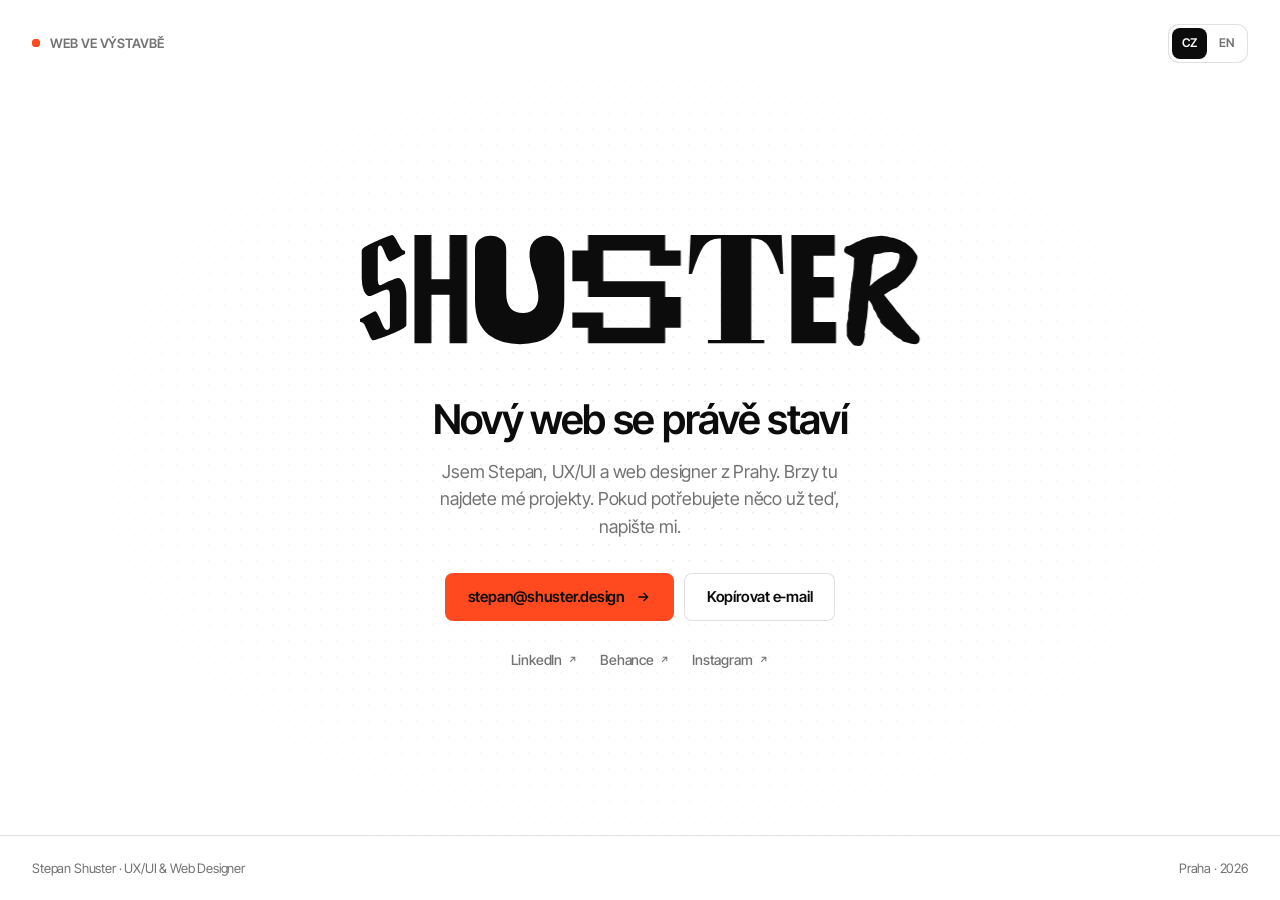
==== index.html @ be5eacfd "Maintenance page" ====
<!DOCTYPE html>
<html lang="cs">
<head>
<meta charset="UTF-8">
<meta name="viewport" content="width=device-width, initial-scale=1.0">
<meta name="theme-color" content="#ffffff">
<title>Stepan Shuster · UX/UI a web designer</title>
<meta name="description" content="Stepan Shuster, UX/UI a web designer z Prahy. Nový web se právě staví.">
<meta property="og:title" content="Stepan Shuster · UX/UI a web designer">
<meta property="og:description" content="Nový web se právě staví. Napište mi na stepan@shuster.design">
<meta property="og:url" content="https://shuster.design/">
<link rel="icon" type="image/svg+xml" href="data:image/svg+xml,<svg xmlns='http://www.w3.org/2000/svg' viewBox='0 0 100 100'><rect width='100' height='100' rx='22' fill='%23ff4a1f'/><text y='.85em' font-size='78' font-family='Arial Black,sans-serif' font-weight='900' fill='%230c0c0c' x='14'>S</text></svg>">
<link rel="preconnect" href="https://fonts.googleapis.com">
<link rel="preconnect" href="https://fonts.gstatic.com" crossorigin>
<link href="https://fonts.googleapis.com/css2?family=Inter+Tight:wght@400;500;600;700&display=swap" rel="stylesheet">
<style>
*,*::before,*::after{margin:0;padding:0;box-sizing:border-box}
:root{
  --bg:#fff;--fg:#0c0c0c;--fg-rgb:12,12,12;--dim:rgba(12,12,12,.58);--border:rgba(12,12,12,.12);
  --accent:#ff4a1f;--r:8px;--edge:32px;
  --dots:url("data:image/svg+xml,%3Csvg xmlns='http://www.w3.org/2000/svg' width='16' height='16'%3E%3Ccircle cx='1' cy='1' r='1' fill='%23a3a3a3' fill-opacity='.2'/%3E%3C/svg%3E");
  --spring:cubic-bezier(.3,1.5,.5,1);--out:cubic-bezier(.16,1,.3,1);
}
html,body{height:100%}
body{
  min-height:100svh;display:flex;flex-direction:column;
  background:radial-gradient(ellipse at center,rgba(255,255,255,0) 12%,#fff 70%),var(--dots),var(--bg);
  color:var(--fg);font-family:'Inter Tight',-apple-system,BlinkMacSystemFont,'Segoe UI',Helvetica,Arial,sans-serif;
  font-size:15px;line-height:1.55;letter-spacing:-.011em;-webkit-font-smoothing:antialiased;
}
::selection{background:var(--accent);color:var(--fg)}
a{color:inherit}

/* ═══ Верх: статус и язык ═══ */
.top{display:flex;justify-content:space-between;align-items:center;gap:16px;padding:24px var(--edge)}
.status{display:inline-flex;align-items:center;gap:10px;font-size:13px;font-weight:600;letter-spacing:-.005em;text-transform:uppercase;color:var(--dim)}
.status i{position:relative;width:8px;height:8px;border-radius:50%;background:var(--accent)}
.status i::after{content:'';position:absolute;inset:0;border-radius:50%;background:var(--accent);animation:ping 2s var(--out) infinite}
@keyframes ping{from{transform:scale(1);opacity:.6}to{transform:scale(3);opacity:0}}
.lang{display:flex;gap:2px;padding:3px;border:1px solid var(--border);border-radius:calc(var(--r) + 3px);background:rgba(255,255,255,.8);backdrop-filter:blur(8px)}
.lang button{font:inherit;font-size:12px;font-weight:600;color:var(--dim);background:none;border:0;border-radius:var(--r);padding:6px 10px;cursor:pointer;transition:color .25s,background .25s,transform .3s var(--spring)}
.lang button:hover{color:var(--fg)}
.lang button:active{transform:scale(.9)}
.lang button.on{color:#fff;background:var(--fg)}

/* ═══ Середина ═══ */
main{flex:1;display:flex;flex-direction:column;align-items:center;justify-content:center;text-align:center;padding:24px var(--edge) 40px}
.logo{font-size:min(calc(min(62vw,560px) / 5.168),14vh);color:var(--fg);line-height:1;margin-bottom:clamp(36px,6vh,64px);opacity:0;transform:translateY(12px);animation:rise .9s var(--out) .1s forwards}
/* стили логотипа те же, что в навбаре сайта */
.sh-logo{position:relative;display:block;width:5.168em;height:1em}
.sh-l{position:absolute;left:0;top:0;height:1em;will-change:transform}
.sh-on .sh-l{transition:transform .55s var(--out)}
.sh-l svg{display:block;height:1em;overflow:visible;fill:currentColor;transform-origin:50% 100%}

h1{font-size:clamp(26px,3.2vw,42px);font-weight:600;line-height:1.08;letter-spacing:-.032em;max-width:20ch}
.lede{margin-top:16px;max-width:42ch;font-size:clamp(16px,1.4vw,18px);line-height:1.55;color:var(--dim)}
h1,.lede,.actions,.links{opacity:0;transform:translateY(12px);animation:rise .9s var(--out) forwards}
h1{animation-delay:.25s}.lede{animation-delay:.35s}.actions{animation-delay:.45s}.links{animation-delay:.55s}
@keyframes rise{to{opacity:1;transform:none}}

.actions{display:flex;flex-wrap:wrap;justify-content:center;gap:10px;margin-top:32px}
.btn{display:inline-flex;align-items:center;justify-content:center;gap:10px;height:48px;padding:0 22px;border-radius:var(--r);font:inherit;font-size:15px;font-weight:600;letter-spacing:-.015em;text-decoration:none;cursor:pointer;border:1px solid transparent;transition:background .25s,color .25s,border-color .25s,transform .35s var(--spring)}
.btn svg{width:16px;height:16px;fill:none;stroke:currentColor;stroke-width:2}
.btn-solid{background:var(--accent);color:var(--fg)}
.btn-solid:hover{background:var(--fg);color:#fff}
.btn-ghost{background:#fff;color:var(--fg);border-color:var(--border)}
.btn-ghost:hover{border-color:rgba(var(--fg-rgb),.45)}
@media(hover:hover){.btn:hover{transform:scale(.95)}}
.btn:active{transform:scale(.91);transition-duration:.25s,.25s,.25s,.12s}
.btn-ghost.done{border-color:var(--fg)}

.links{display:flex;flex-wrap:wrap;justify-content:center;gap:6px 22px;margin-top:28px}
.links a{font-size:14px;font-weight:500;color:var(--dim);text-decoration:none;display:inline-flex;align-items:center;gap:5px;transition:color .2s}
.links a:hover{color:var(--fg)}
.links svg{width:11px;height:11px;fill:none;stroke:currentColor;stroke-width:2.2;transition:transform .3s var(--out)}
.links a:hover svg{transform:translate(2px,-2px)}

/* ═══ Низ ═══ */
footer{display:flex;justify-content:space-between;gap:16px;padding:22px var(--edge);font-size:13px;color:var(--dim);border-top:1px solid var(--border)}

@media(max-width:600px){
  :root{--edge:20px}
  .top{padding-top:18px}
  .logo{font-size:min(calc(84vw / 5.168),14vh)}
  .actions{width:100%;max-width:360px}
  .btn{width:100%}
  footer{flex-direction:column;align-items:center;text-align:center;gap:4px}
}
@media(max-height:560px) and (min-width:601px){.logo{margin-bottom:24px}main{padding-top:8px}}
@media(prefers-reduced-motion:reduce){
  *{animation-duration:.01s!important;animation-delay:0s!important}
  .status i::after{display:none}
}
</style>
</head>
<body>

<header class="top">
  <span class="status"><i></i><span data-cs="Web ve výstavbě" data-en="Under construction">Web ve výstavbě</span></span>
  <div class="lang" role="group" aria-label="Jazyk / Language">
    <button type="button" data-l="cs" class="on">CZ</button>
    <button type="button" data-l="en">EN</button>
  </div>
</header>

<main>
  <div class="logo" id="logo" role="img" aria-label="SHUSTER"></div>
  <h1 data-cs="Nový web se právě staví" data-en="A new website is on its way">Nový web se právě staví</h1>
  <p class="lede"
     data-cs="Jsem Stepan, UX/UI a web designer z Prahy. Brzy tu najdete mé projekty. Pokud potřebujete něco už teď, napište mi."
     data-en="I’m Stepan, a UX/UI and web designer based in Prague. My projects will be here soon. If you need something now, drop me a line.">Jsem Stepan, UX/UI a web designer z Prahy. Brzy tu najdete mé projekty. Pokud potřebujete něco už teď, napište mi.</p>
  <div class="actions">
    <a class="btn btn-solid" href="mailto:stepan@shuster.design">stepan@shuster.design
      <svg viewBox="0 0 24 24"><path d="M5 12h14M13 6l6 6-6 6"/></svg></a>
    <button class="btn btn-ghost" type="button" id="copy" data-cs="Kopírovat e‑mail" data-en="Copy email">Kopírovat e‑mail</button>
  </div>
  <nav class="links" aria-label="Profily">
    <a href="https://www.linkedin.com/in/shusterdesign/" target="_blank" rel="noopener">LinkedIn<svg viewBox="0 0 24 24"><path d="M7 17 17 7M8 7h9v9"/></svg></a>
    <a href="https://www.behance.net/shusters" target="_blank" rel="noopener">Behance<svg viewBox="0 0 24 24"><path d="M7 17 17 7M8 7h9v9"/></svg></a>
    <a href="https://www.instagram.com/stepamonstaxd/" target="_blank" rel="noopener">Instagram<svg viewBox="0 0 24 24"><path d="M7 17 17 7M8 7h9v9"/></svg></a>
  </nav>
</main>

<footer>
  <span>Stepan Shuster · UX/UI &amp; Web Designer</span>
  <span data-cs="Praha · 2026" data-en="Prague · 2026">Praha · 2026</span>
</footer>

<script src="logo.js"></script>
<script>
(function(){
  // логотип: буквы по одной меняют шрифт, как в навбаре и прелоадере сайта
  var el = document.getElementById('logo');
  var calm = window.matchMedia('(prefers-reduced-motion:reduce)').matches;
  if (window.ShusterLogo) calm ? ShusterLogo.mount(el) : ShusterLogo.spin(el, 150);

  // язык: чешский главный, английский по кнопке; выбор запоминается
  var btns = document.querySelectorAll('.lang button'), copyBtn = document.getElementById('copy');
  function setLang(l){
    document.documentElement.lang = l;
    document.querySelectorAll('[data-cs]').forEach(function(n){ n.textContent = n.getAttribute('data-' + l); });
    btns.forEach(function(b){ b.classList.toggle('on', b.dataset.l === l); });
    try { localStorage.setItem('lang', l); } catch(e){}
  }
  btns.forEach(function(b){ b.addEventListener('click', function(){ setLang(b.dataset.l); }); });
  var saved = null; try { saved = localStorage.getItem('lang'); } catch(e){}
  if (saved === 'en') setLang('en');

  // скопировать почту
  copyBtn.addEventListener('click', function(){
    var mail = 'stepan@shuster.design', l = document.documentElement.lang;
    function done(){
      copyBtn.textContent = l === 'en' ? 'Copied' : 'Zkopírováno';
      copyBtn.classList.add('done');
      setTimeout(function(){ copyBtn.textContent = copyBtn.getAttribute('data-' + document.documentElement.lang); copyBtn.classList.remove('done'); }, 1800);
    }
    if (navigator.clipboard && window.isSecureContext) navigator.clipboard.writeText(mail).then(done, fallback); else fallback();
    function fallback(){
      var t = document.createElement('textarea'); t.value = mail; t.style.cssText = 'position:fixed;opacity:0';
      document.body.appendChild(t); t.select(); try { document.execCommand('copy'); done(); } catch(e){} t.remove();
    }
  });
})();
</script>
</body>
</html>
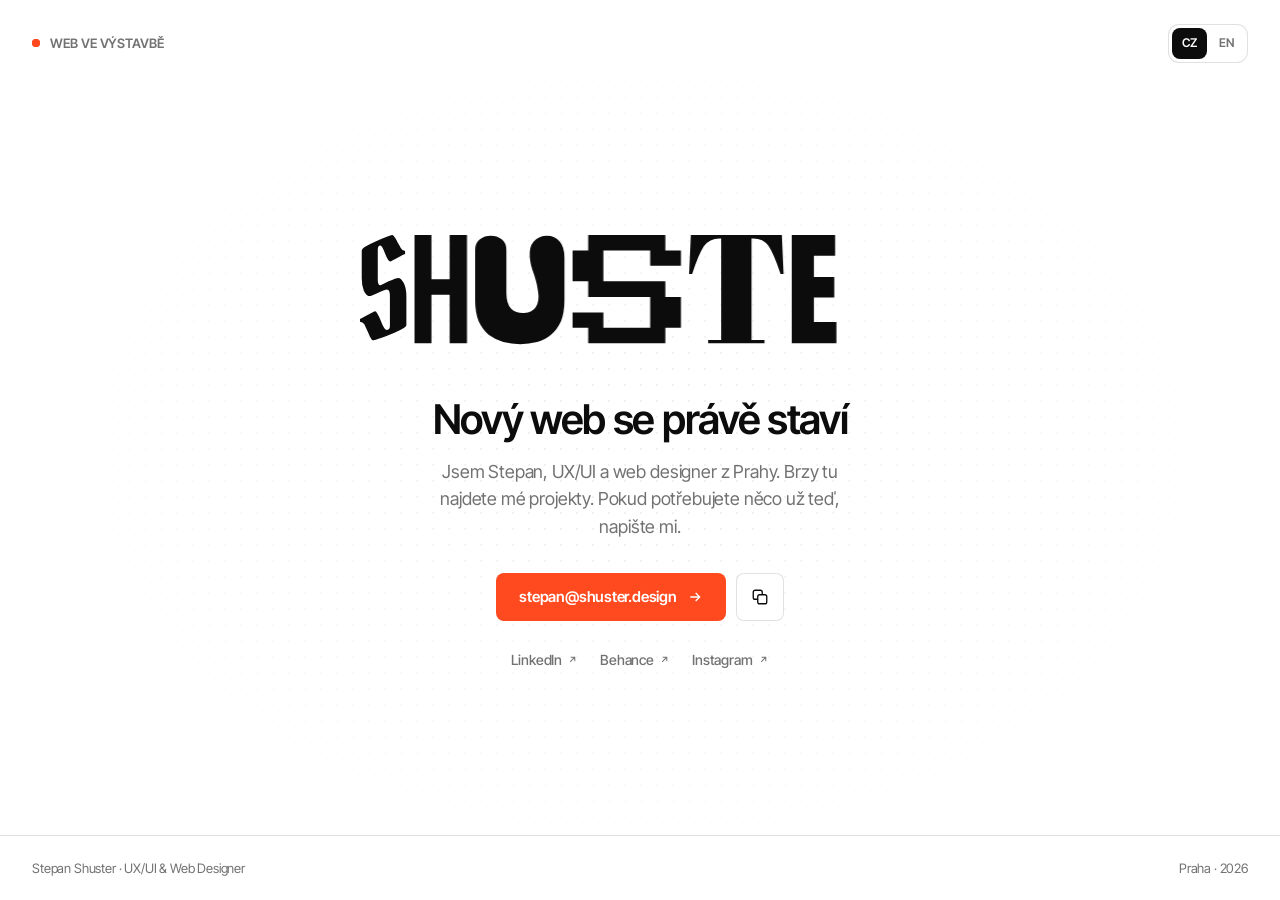
==== commit 4b1b5e87: "Copy icon, white button text, animated faviconCopy icon, white button text, animated favicon" ====
--- a/index.html
+++ b/index.html
@@ -9,7 +9,7 @@
 <meta property="og:title" content="Stepan Shuster · UX/UI a web designer">
 <meta property="og:description" content="Nový web se právě staví. Napište mi na stepan@shuster.design">
 <meta property="og:url" content="https://shuster.design/">
-<link rel="icon" type="image/svg+xml" href="data:image/svg+xml,<svg xmlns='http://www.w3.org/2000/svg' viewBox='0 0 100 100'><rect width='100' height='100' rx='22' fill='%23ff4a1f'/><text y='.85em' font-size='78' font-family='Arial Black,sans-serif' font-weight='900' fill='%230c0c0c' x='14'>S</text></svg>">
+<link rel="icon" id="favicon" type="image/svg+xml" href="data:image/svg+xml,<svg xmlns='http://www.w3.org/2000/svg' viewBox='0 0 100 100'><rect width='100' height='100' rx='24' fill='%230c0c0c'/><text x='50' y='72' text-anchor='middle' font-size='64' font-family='Arial Black,sans-serif' font-weight='900' fill='%23ffffff'>S</text></svg>">
 <link rel="preconnect" href="https://fonts.googleapis.com">
 <link rel="preconnect" href="https://fonts.gstatic.com" crossorigin>
 <link href="https://fonts.googleapis.com/css2?family=Inter+Tight:wght@400;500;600;700&display=swap" rel="stylesheet">
@@ -61,13 +61,26 @@
 .actions{display:flex;flex-wrap:wrap;justify-content:center;gap:10px;margin-top:32px}
 .btn{display:inline-flex;align-items:center;justify-content:center;gap:10px;height:48px;padding:0 22px;border-radius:var(--r);font:inherit;font-size:15px;font-weight:600;letter-spacing:-.015em;text-decoration:none;cursor:pointer;border:1px solid transparent;transition:background .25s,color .25s,border-color .25s,transform .35s var(--spring)}
 .btn svg{width:16px;height:16px;fill:none;stroke:currentColor;stroke-width:2}
-.btn-solid{background:var(--accent);color:var(--fg)}
+.btn-solid{background:var(--accent);color:#fff}
 .btn-solid:hover{background:var(--fg);color:#fff}
 .btn-ghost{background:#fff;color:var(--fg);border-color:var(--border)}
 .btn-ghost:hover{border-color:rgba(var(--fg-rgb),.45)}
 @media(hover:hover){.btn:hover{transform:scale(.95)}}
 .btn:active{transform:scale(.91);transition-duration:.25s,.25s,.25s,.12s}
 .btn-ghost.done{border-color:var(--fg)}
+/* копировать почту: квадратная кнопка с иконкой, подсказка над ней */
+.btn-icon{position:relative;width:48px;padding:0;flex:0 0 48px}
+.btn-icon svg{width:18px;height:18px;stroke-width:1.8;transition:opacity .2s,transform .3s var(--spring)}
+.btn-icon .ok{position:absolute;opacity:0;transform:scale(.6)}
+.btn-icon.done .cp{opacity:0;transform:scale(.6)}
+.btn-icon.done .ok{opacity:1;transform:none}
+.btn-icon::after{
+  content:attr(data-tip);position:absolute;bottom:calc(100% + 8px);left:50%;transform:translate(-50%,4px);
+  padding:6px 9px;border-radius:6px;background:var(--fg);color:#fff;font-size:12px;font-weight:500;white-space:nowrap;
+  opacity:0;pointer-events:none;transition:opacity .2s,transform .3s var(--out);
+}
+@media(hover:hover){.btn-icon:hover::after{opacity:1;transform:translate(-50%,0)}}
+.btn-icon.done::after{opacity:1;transform:translate(-50%,0)}
 
 .links{display:flex;flex-wrap:wrap;justify-content:center;gap:6px 22px;margin-top:28px}
 .links a{font-size:14px;font-weight:500;color:var(--dim);text-decoration:none;display:inline-flex;align-items:center;gap:5px;transition:color .2s}
@@ -82,8 +95,8 @@
   :root{--edge:20px}
   .top{padding-top:18px}
   .logo{font-size:min(calc(84vw / 5.168),14vh)}
-  .actions{width:100%;max-width:360px}
-  .btn{width:100%}
+  .actions{width:100%;max-width:360px;flex-wrap:nowrap}
+  .btn-solid{flex:1;min-width:0}
   footer{flex-direction:column;align-items:center;text-align:center;gap:4px}
 }
 @media(max-height:560px) and (min-width:601px){.logo{margin-bottom:24px}main{padding-top:8px}}
@@ -112,7 +125,11 @@
   <div class="actions">
     <a class="btn btn-solid" href="mailto:stepan@shuster.design">stepan@shuster.design
       <svg viewBox="0 0 24 24"><path d="M5 12h14M13 6l6 6-6 6"/></svg></a>
-    <button class="btn btn-ghost" type="button" id="copy" data-cs="Kopírovat e‑mail" data-en="Copy email">Kopírovat e‑mail</button>
+    <button class="btn btn-ghost btn-icon" type="button" id="copy" aria-label="Kopírovat e‑mail" data-tip="Kopírovat e‑mail"
+            data-tip-cs="Kopírovat e‑mail" data-tip-en="Copy email" data-done-cs="Zkopírováno" data-done-en="Copied">
+      <svg class="cp" viewBox="0 0 24 24"><rect x="9" y="9" width="12" height="12" rx="2.5"/><path d="M15 9V5.5A2.5 2.5 0 0 0 12.5 3h-7A2.5 2.5 0 0 0 3 5.5v7A2.5 2.5 0 0 0 5.5 15H9"/></svg>
+      <svg class="ok" viewBox="0 0 24 24"><path d="M5 12.5l4.5 4.5L19 7.5"/></svg>
+    </button>
   </div>
   <nav class="links" aria-label="Profily">
     <a href="https://www.linkedin.com/in/shusterdesign/" target="_blank" rel="noopener">LinkedIn<svg viewBox="0 0 24 24"><path d="M7 17 17 7M8 7h9v9"/></svg></a>
@@ -134,12 +151,34 @@
   var calm = window.matchMedia('(prefers-reduced-motion:reduce)').matches;
   if (window.ShusterLogo) calm ? ShusterLogo.mount(el) : ShusterLogo.spin(el, 150);
 
+  // фавиконка: белая S в чёрном скруглённом квадрате, шрифт S меняется по кругу
+  var fav = document.getElementById('favicon');
+  if (window.ShusterLogo && fav && !calm) {
+    var S = ShusterLogo.glyphs('S'), CAP = ShusterLogo.CAP, k = 0;
+    var BOX = 100, H = 58;                        // высота буквы в квадрате 100×100
+    var icons = S.map(function(g){
+      var sc = H / CAP, w = g[0] * sc;
+      if (w > 72) { sc = 72 / g[0]; w = 72; }     // широкие начертания ужимаем по ширине
+      var h = CAP * sc, x = (BOX - w) / 2, y = (BOX - h) / 2;
+      var svg = "<svg xmlns='http://www.w3.org/2000/svg' viewBox='0 0 100 100'>"
+        + "<rect width='100' height='100' rx='24' fill='#0c0c0c'/>"
+        + "<path fill='#fff' transform='translate(" + x.toFixed(2) + "," + y.toFixed(2) + ") scale(" + sc.toFixed(4) + ")' d='" + g[1] + "'/></svg>";
+      return 'data:image/svg+xml,' + encodeURIComponent(svg);
+    });
+    fav.href = icons[0];
+    setInterval(function(){
+      k = (k + 1) % icons.length; fav.href = icons[k];   // во фоновой вкладке браузер сам замедлит до раза в секунду
+    }, 600);
+  }
+
   // язык: чешский главный, английский по кнопке; выбор запоминается
   var btns = document.querySelectorAll('.lang button'), copyBtn = document.getElementById('copy');
   function setLang(l){
     document.documentElement.lang = l;
     document.querySelectorAll('[data-cs]').forEach(function(n){ n.textContent = n.getAttribute('data-' + l); });
     btns.forEach(function(b){ b.classList.toggle('on', b.dataset.l === l); });
+    copyBtn.setAttribute('aria-label', copyBtn.getAttribute('data-tip-' + l));
+    if (!copyBtn.classList.contains('done')) copyBtn.setAttribute('data-tip', copyBtn.getAttribute('data-tip-' + l));
     try { localStorage.setItem('lang', l); } catch(e){}
   }
   btns.forEach(function(b){ b.addEventListener('click', function(){ setLang(b.dataset.l); }); });
@@ -150,9 +189,13 @@
   copyBtn.addEventListener('click', function(){
     var mail = 'stepan@shuster.design', l = document.documentElement.lang;
     function done(){
-      copyBtn.textContent = l === 'en' ? 'Copied' : 'Zkopírováno';
+      copyBtn.setAttribute('data-tip', copyBtn.getAttribute('data-done-' + l));
       copyBtn.classList.add('done');
-      setTimeout(function(){ copyBtn.textContent = copyBtn.getAttribute('data-' + document.documentElement.lang); copyBtn.classList.remove('done'); }, 1800);
+      clearTimeout(copyBtn._t);
+      copyBtn._t = setTimeout(function(){
+        copyBtn.classList.remove('done');
+        copyBtn.setAttribute('data-tip', copyBtn.getAttribute('data-tip-' + document.documentElement.lang));
+      }, 1800);
     }
     if (navigator.clipboard && window.isSecureContext) navigator.clipboard.writeText(mail).then(done, fallback); else fallback();
     function fallback(){
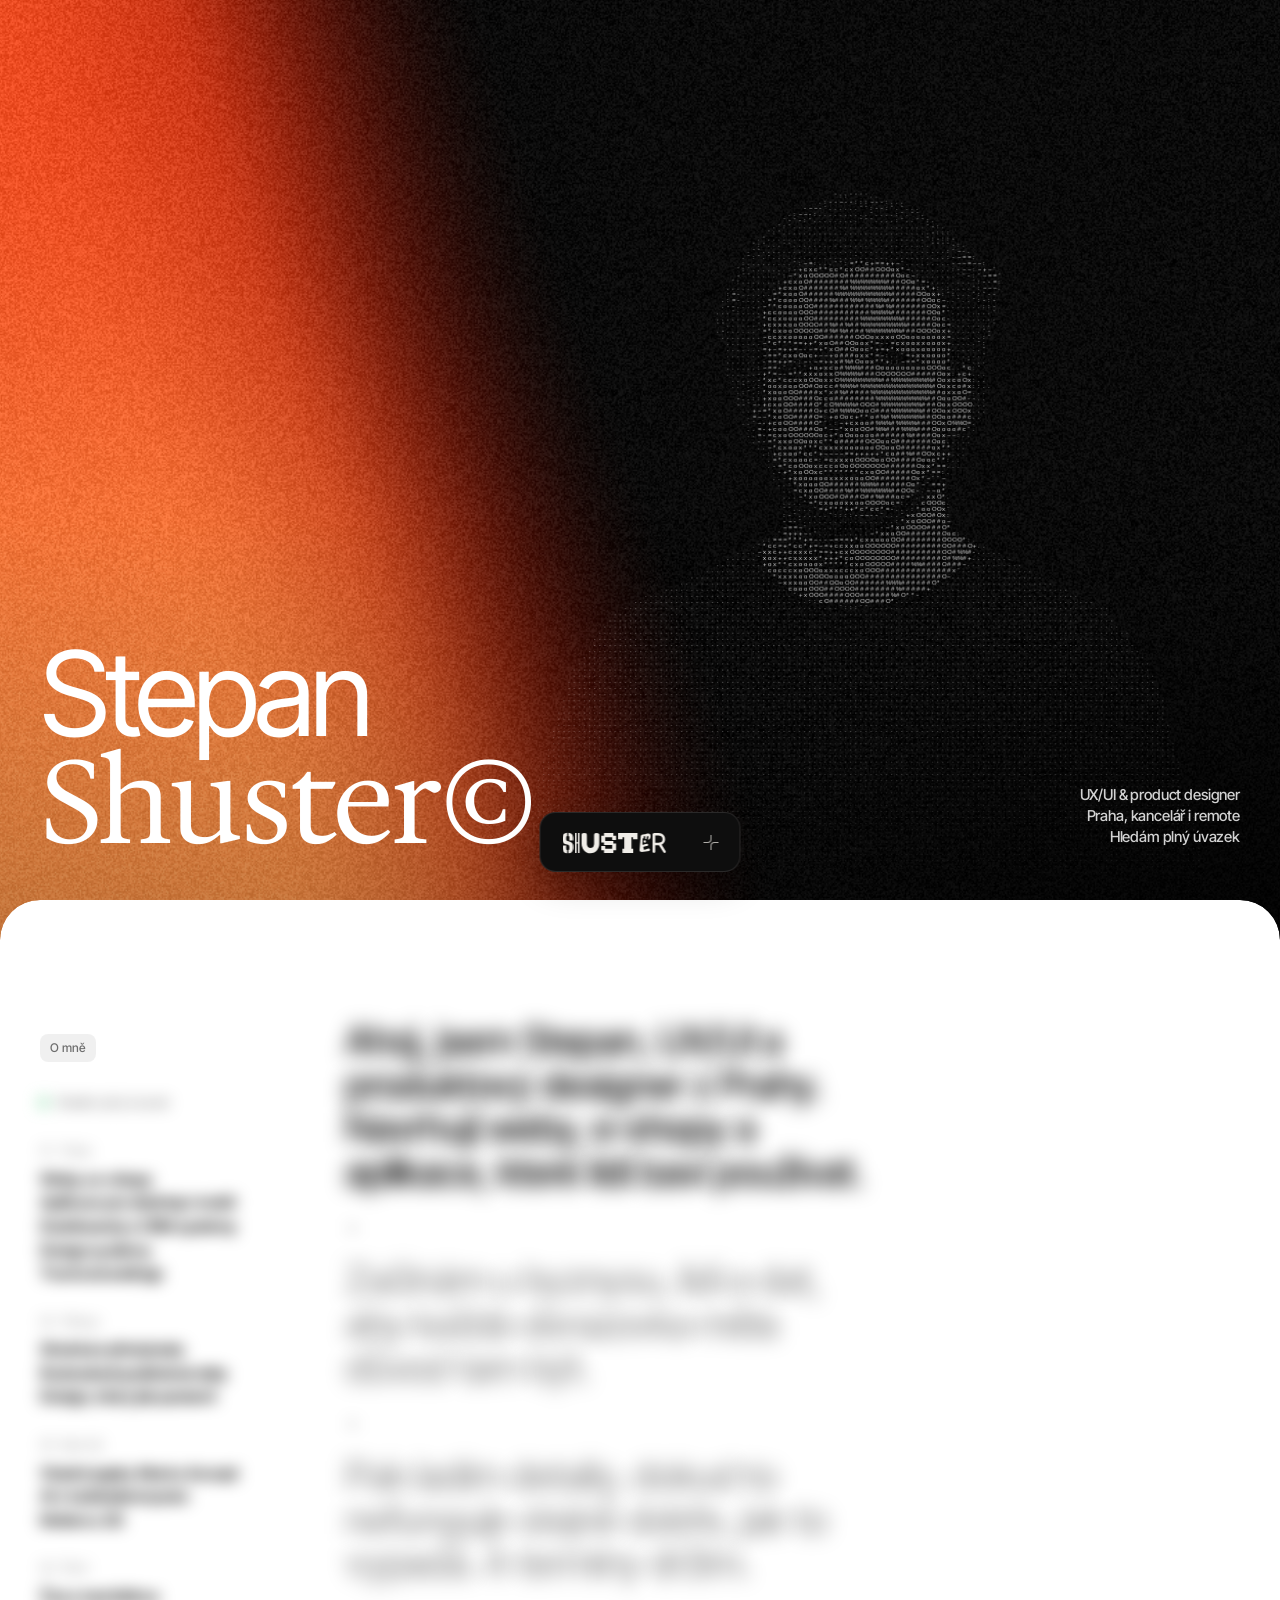
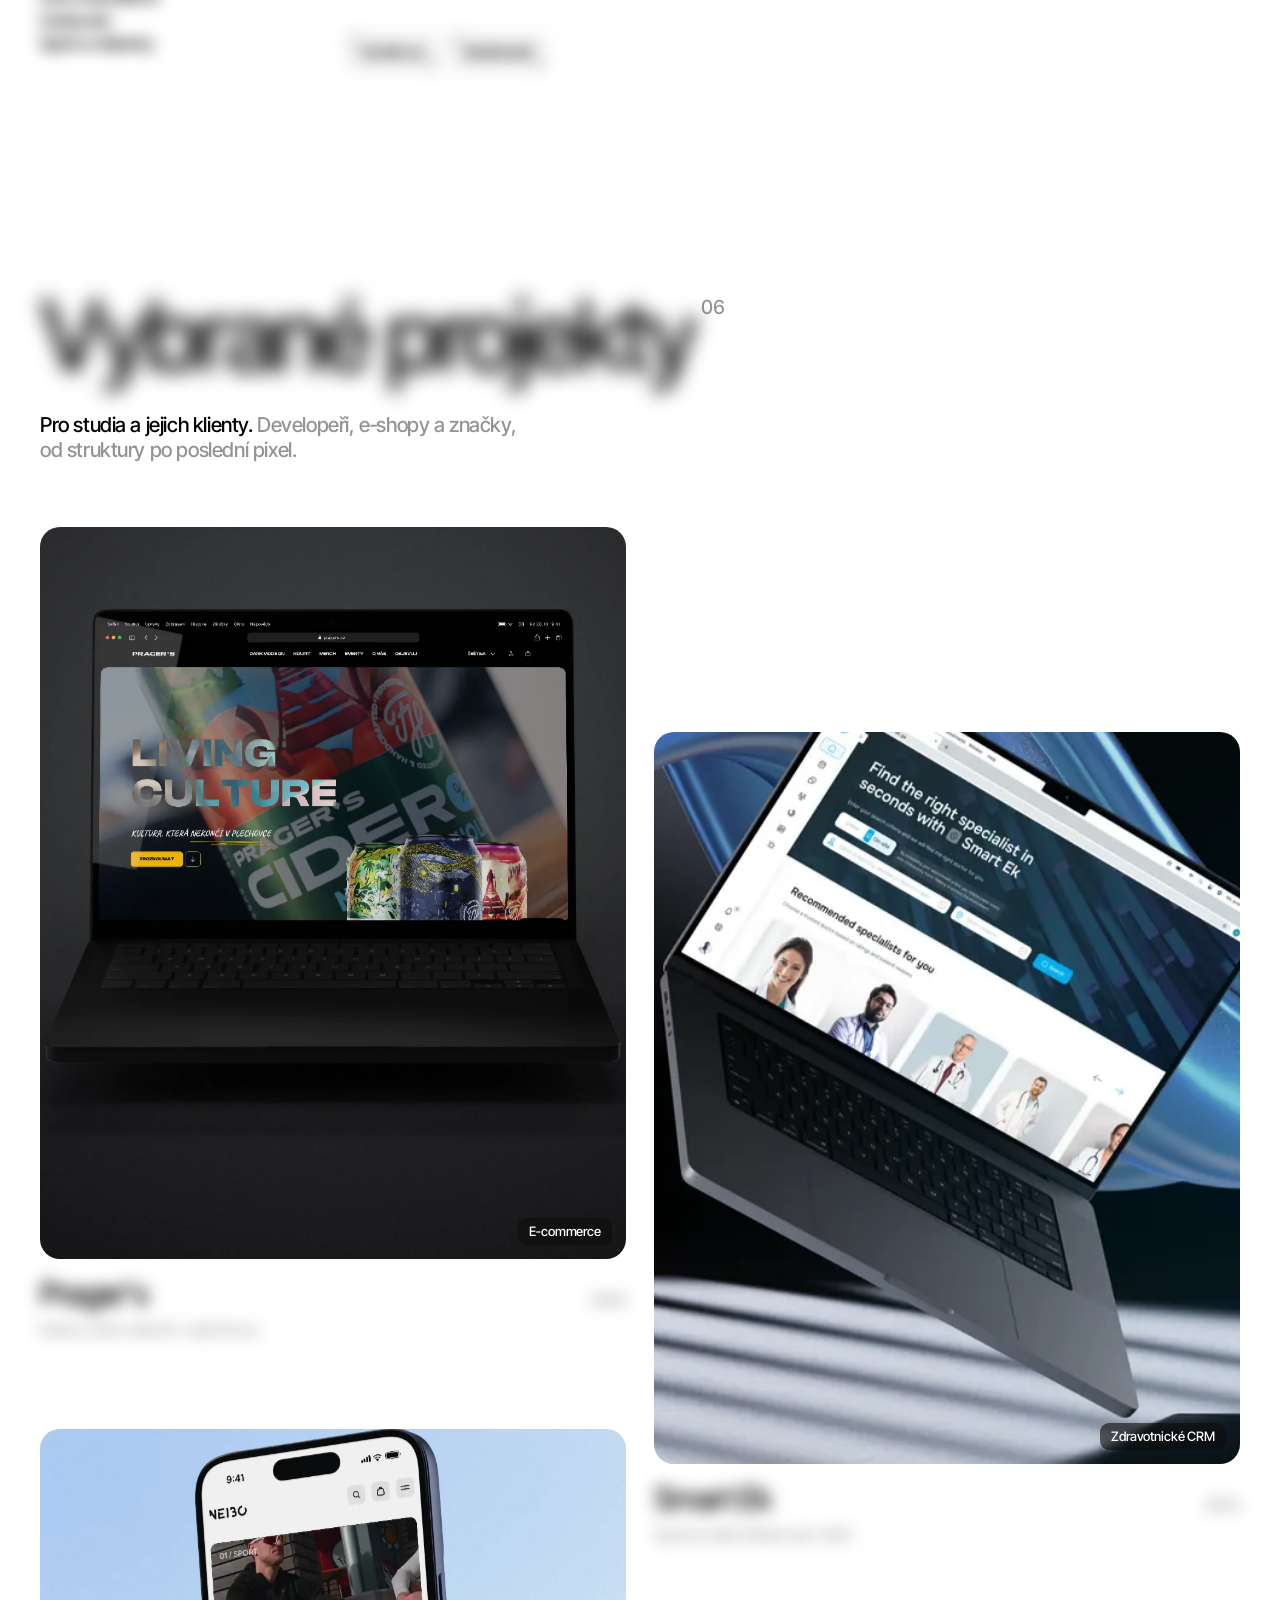
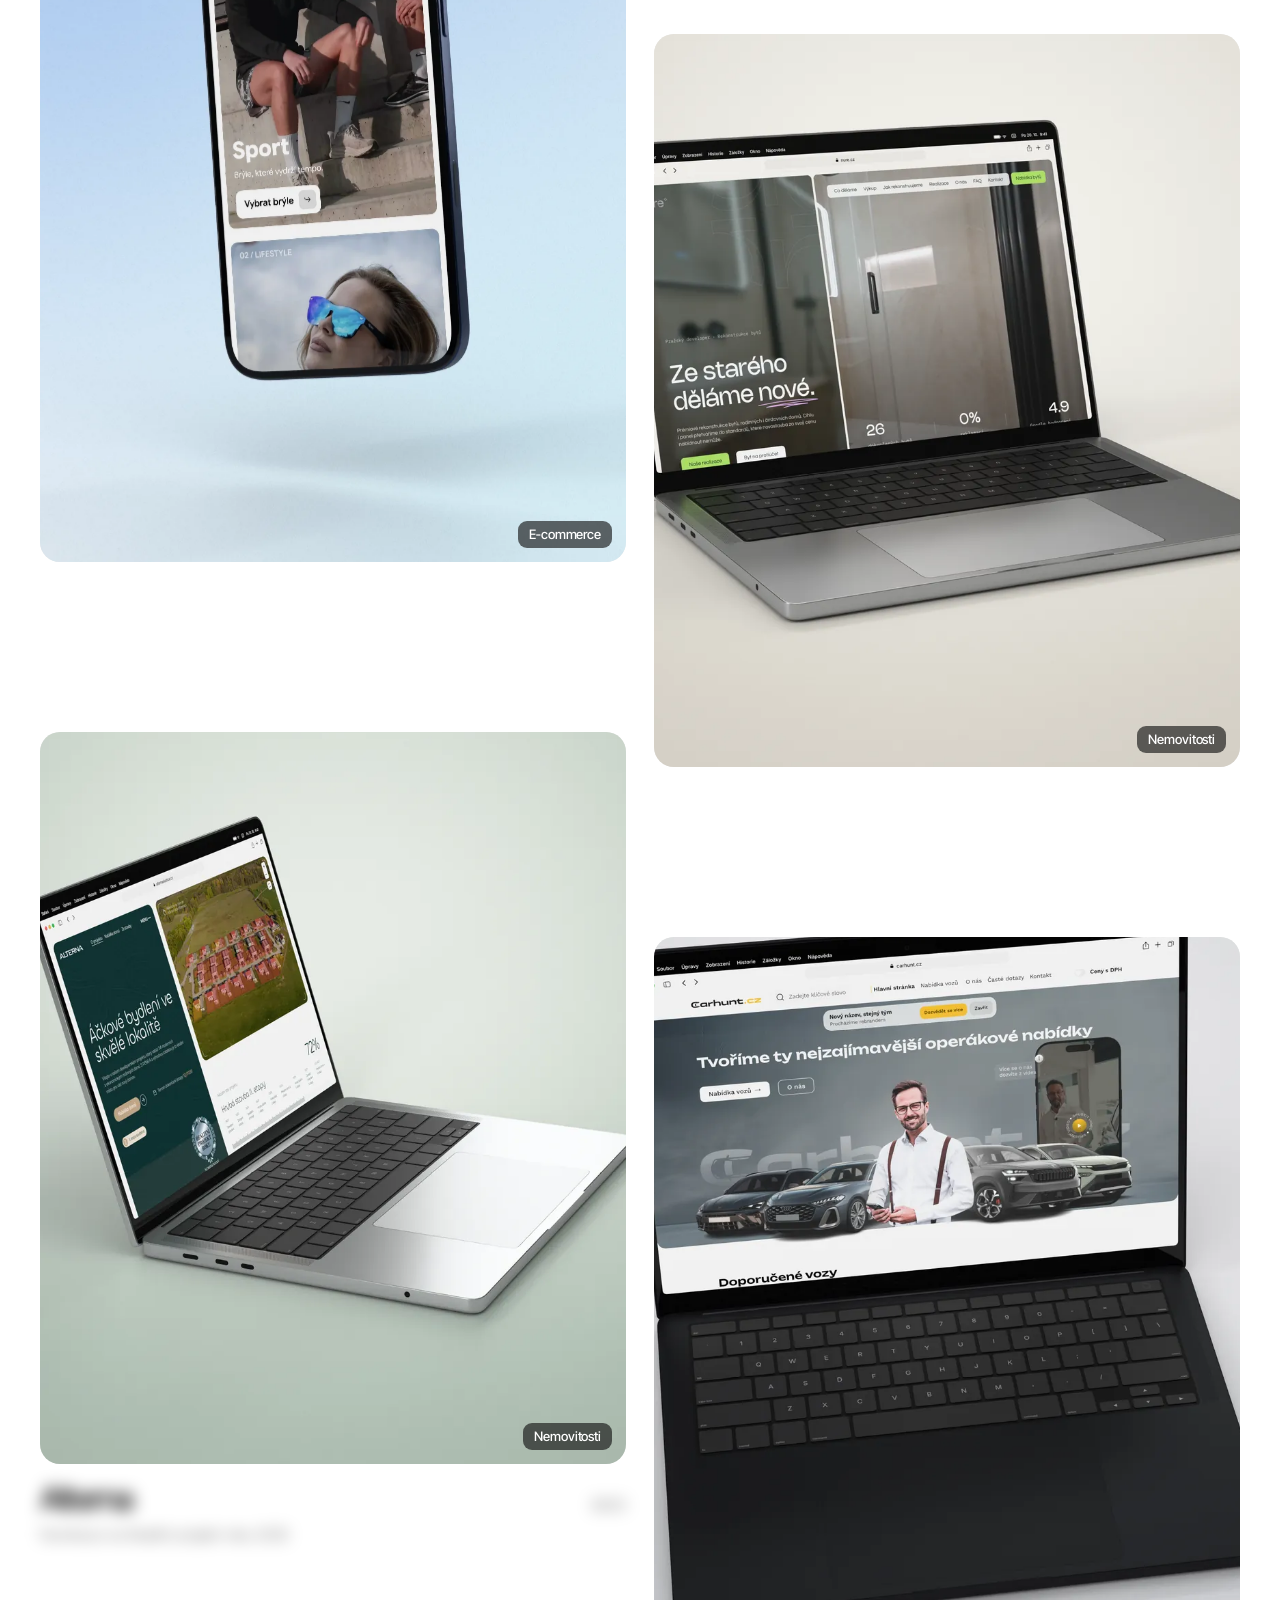
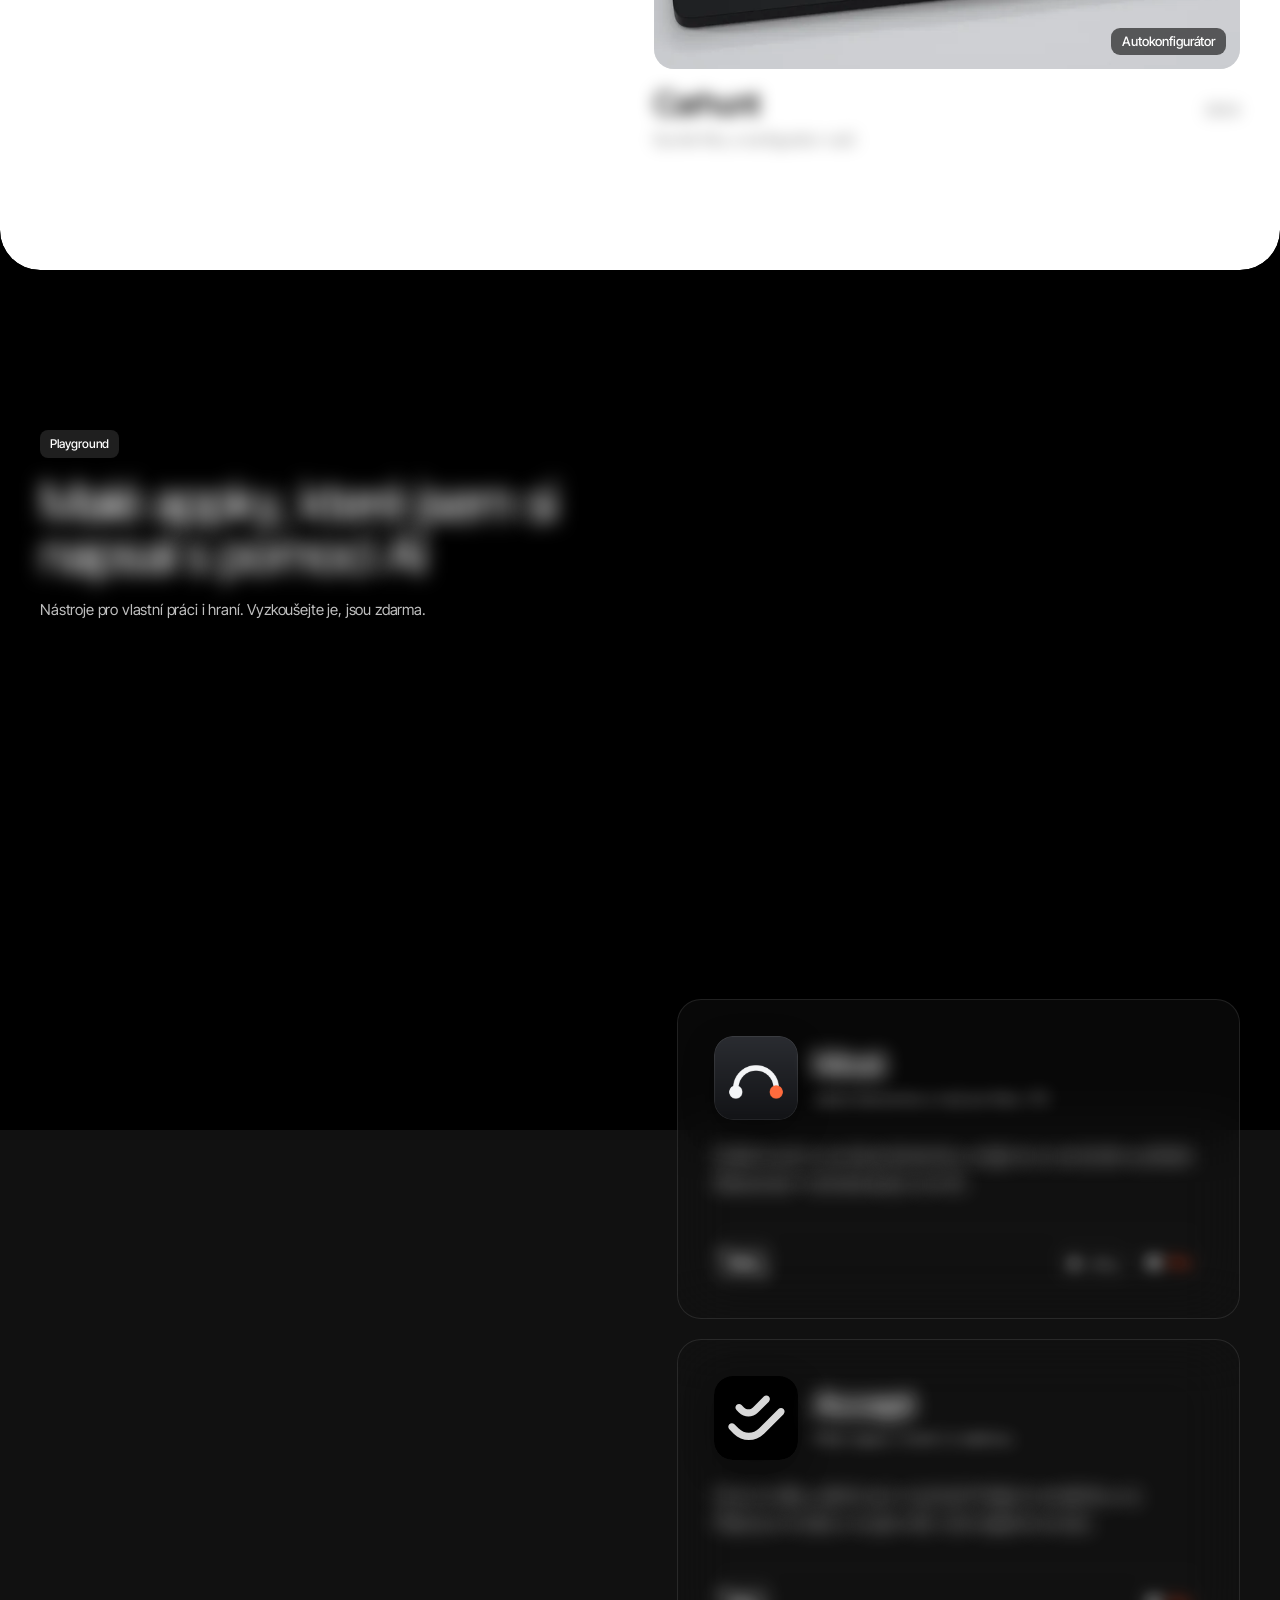
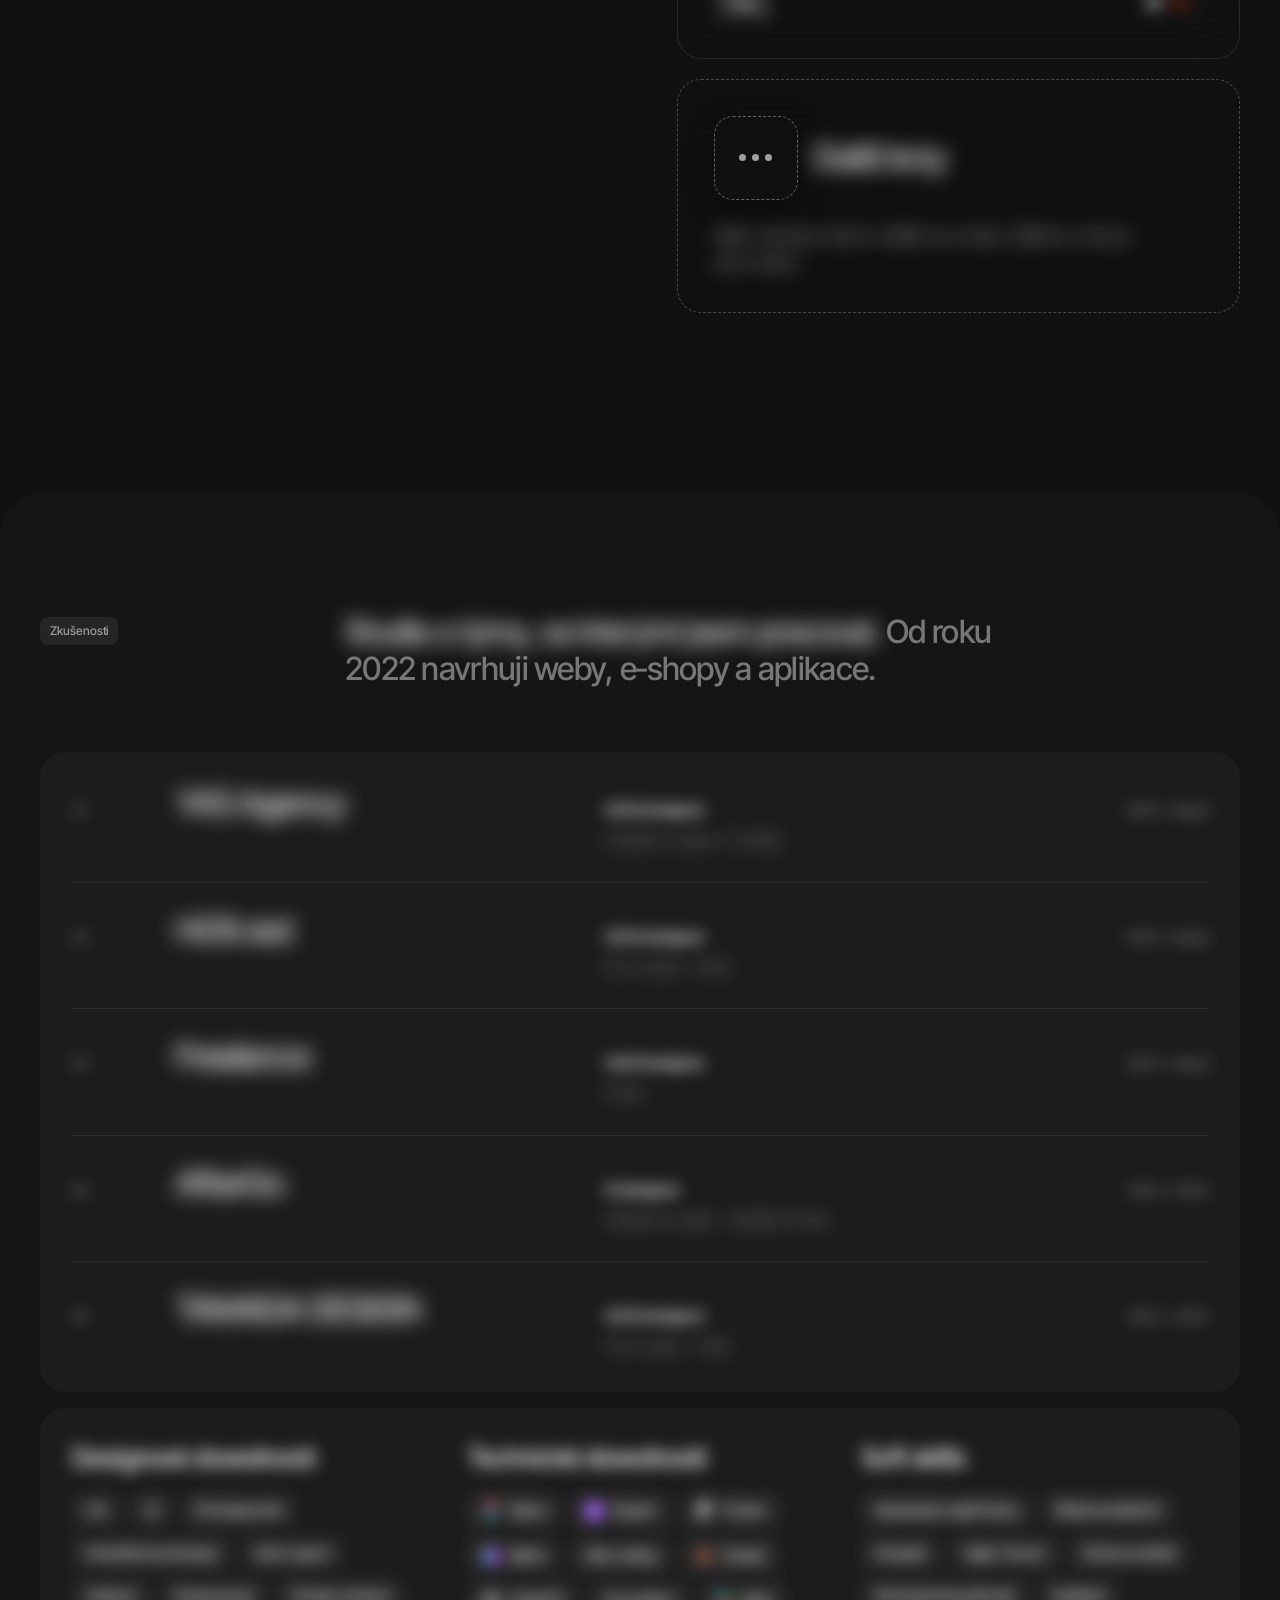
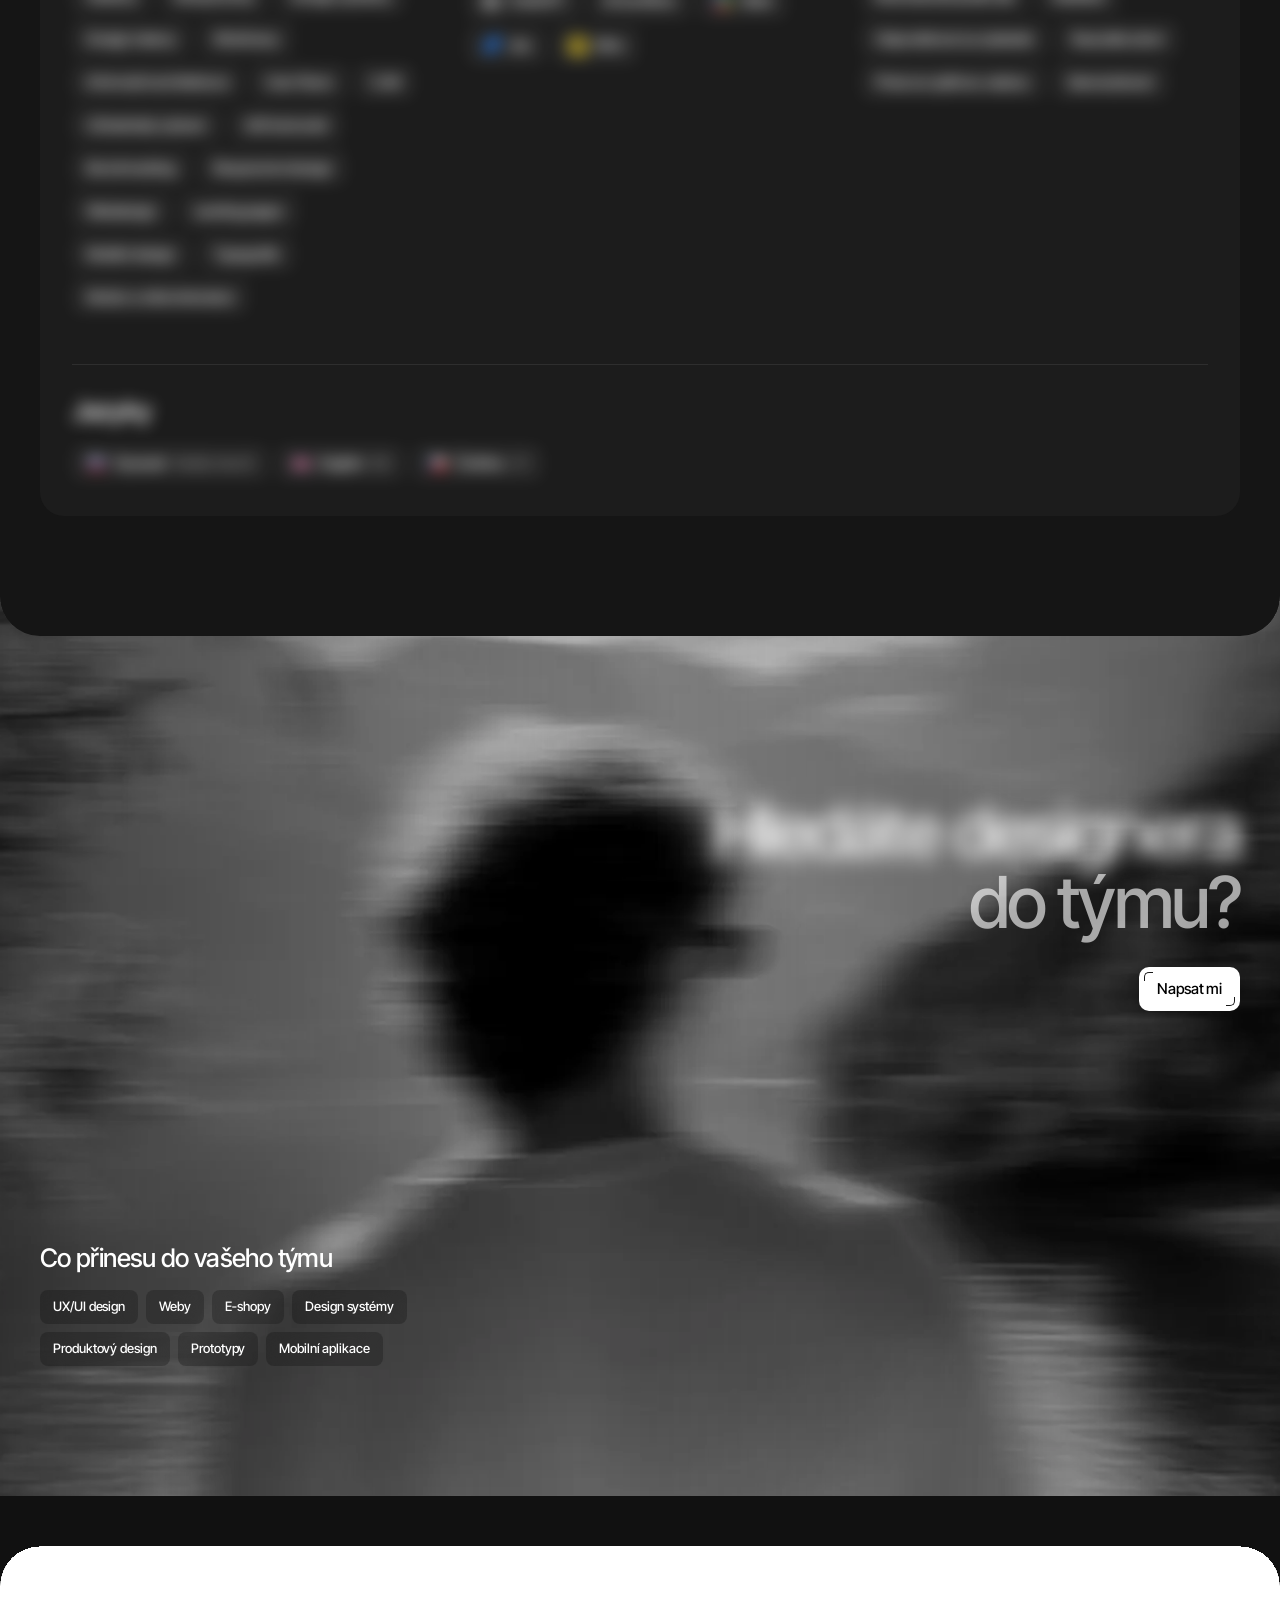
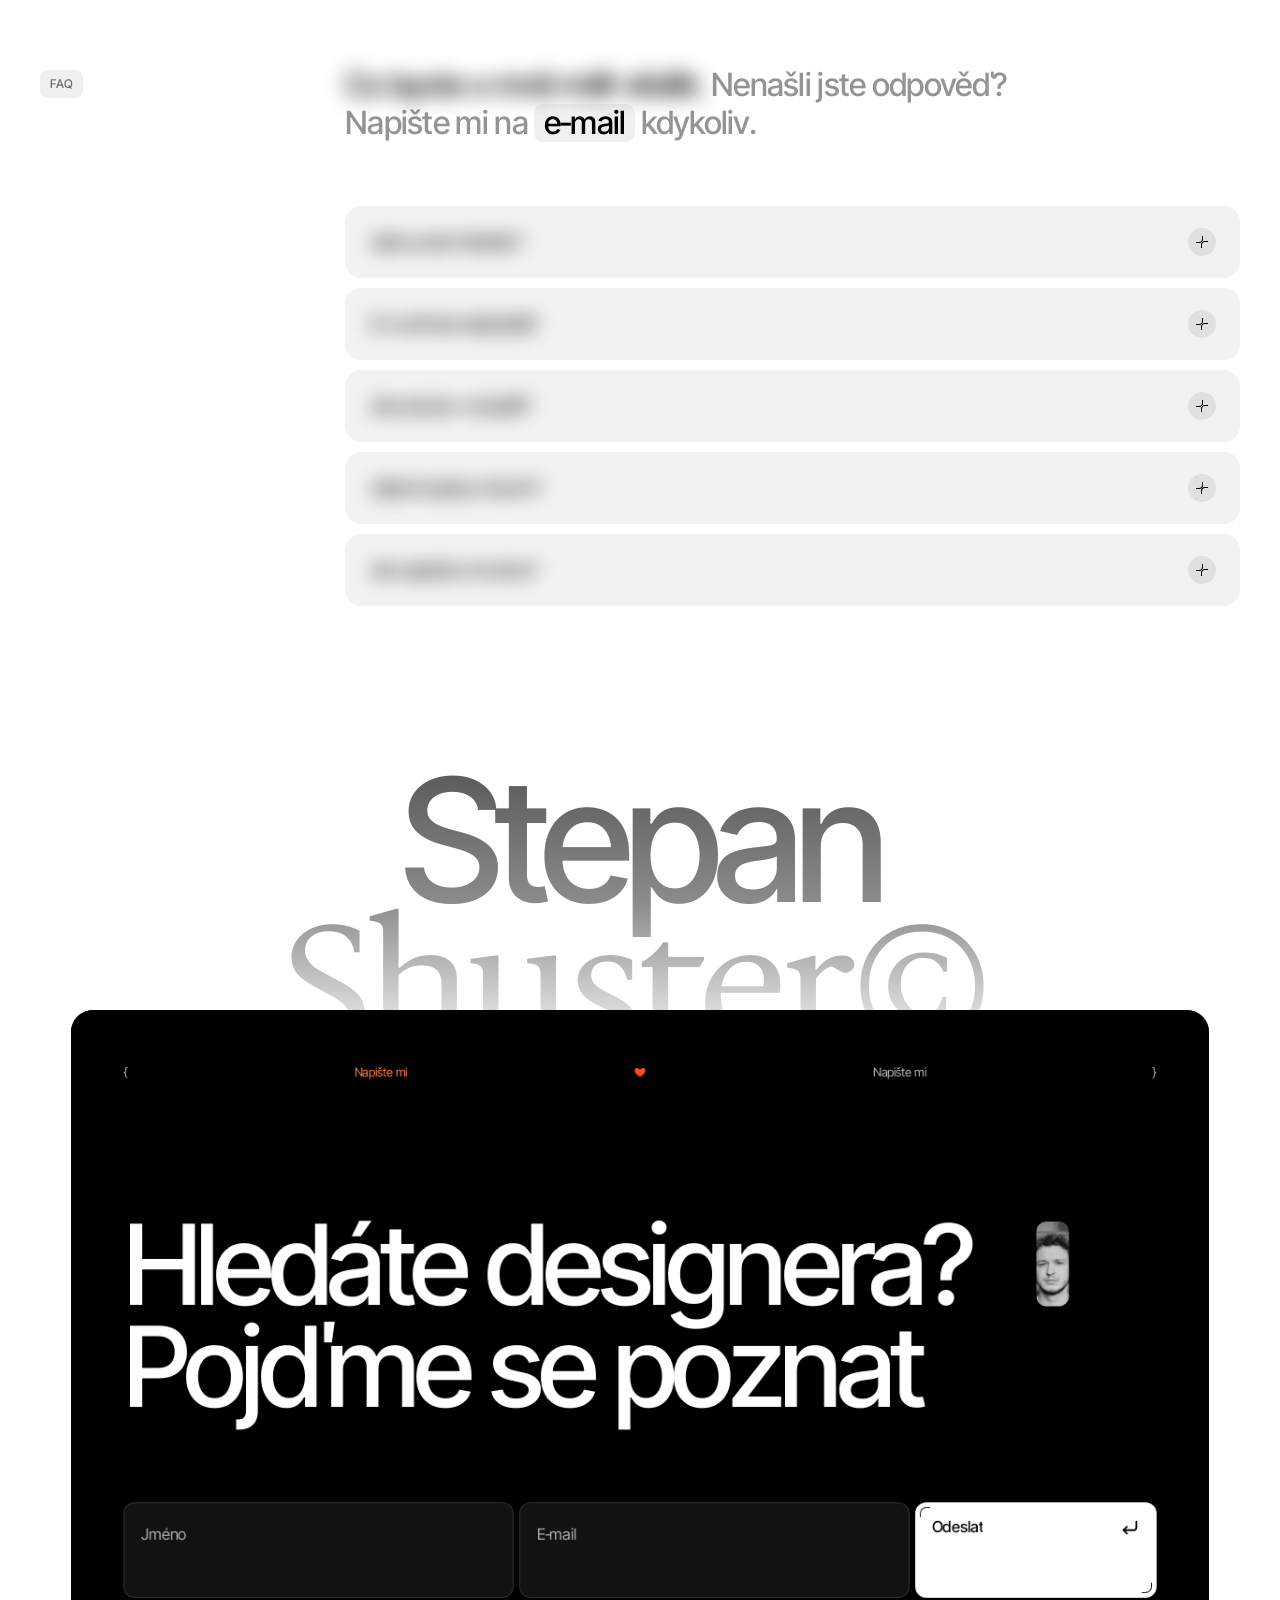
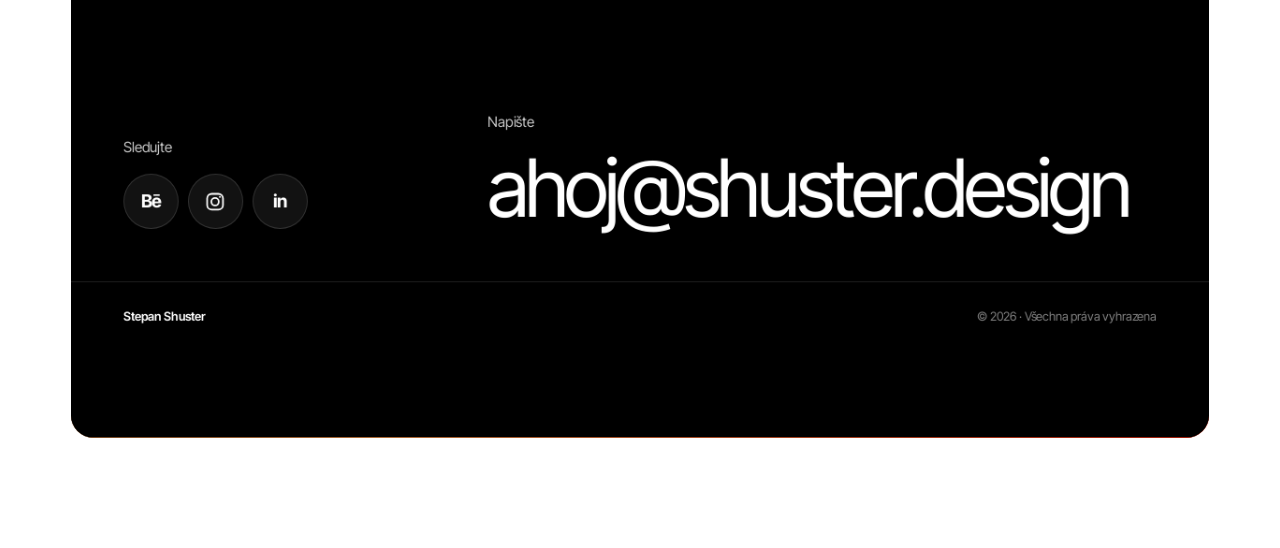
==== commit e50d8f51: "Launch portfolio" ====
--- a/index.html
+++ b/index.html
@@ -1,209 +1,1584 @@
 <!DOCTYPE html>
-<html lang="cs">
+<html lang="cs" data-lang="cs">
 <head>
 <meta charset="UTF-8">
 <meta name="viewport" content="width=device-width, initial-scale=1.0">
 <meta name="theme-color" content="#ffffff">
-<title>Stepan Shuster · UX/UI a web designer</title>
-<meta name="description" content="Stepan Shuster, UX/UI a web designer z Prahy. Nový web se právě staví.">
-<meta property="og:title" content="Stepan Shuster · UX/UI a web designer">
-<meta property="og:description" content="Nový web se právě staví. Napište mi na stepan@shuster.design">
+<!-- переход между страницами: чёрный экран с первого кадра, без белой вспышки (подробно в assets/transition.js) -->
+<style>html.pt-in{background:#0a0a0a}html.pt-in::before{content:'';position:fixed;inset:0;z-index:2147483000;background:#0a0a0a;pointer-events:none}html.pt-in.pt-open::before{display:none}@view-transition{navigation:auto}::view-transition-group(root),::view-transition-old(root),::view-transition-new(root){animation:none}</style>
+<script>try{if(sessionStorage.getItem('pt')){sessionStorage.removeItem('pt');document.documentElement.className+=' pt-in';var tc=document.querySelector('meta[name=theme-color]');if(tc){tc.setAttribute('data-c',tc.content);tc.content='#0a0a0a';}}}catch(e){}</script>
+<title>Stepan Shuster · UX/UI a produktový designer, Praha</title>
+<meta name="description" content="Portfolio UX/UI a produktového designera z Prahy. Navrhuji weby, e‑shopy a aplikace ve Figmě od struktury a wireframů po design systém a předání vývojářům. Hledám práci na plný úvazek.">
+<meta name="author" content="Stepan Shuster">
+<link rel="canonical" href="https://shuster.design/">
+<meta property="og:type" content="website">
+<meta property="og:site_name" content="Stepan Shuster">
+<meta property="og:locale" content="cs_CZ">
+<meta property="og:locale:alternate" content="en_US">
 <meta property="og:url" content="https://shuster.design/">
-<link rel="icon" id="favicon" type="image/svg+xml" href="data:image/svg+xml,<svg xmlns='http://www.w3.org/2000/svg' viewBox='0 0 100 100'><rect width='100' height='100' rx='24' fill='%230c0c0c'/><text x='50' y='72' text-anchor='middle' font-size='64' font-family='Arial Black,sans-serif' font-weight='900' fill='%23ffffff'>S</text></svg>">
+<meta property="og:title" content="Stepan Shuster · UX/UI a produktový designer, Praha">
+<meta property="og:description" content="Portfolio UX/UI a produktového designera z Prahy. Navrhuji weby, e‑shopy a aplikace ve Figmě od struktury a wireframů po design systém a předání vývojářům. Hledám práci na plný úvazek.">
+<meta property="og:image" content="https://shuster.design/media/common/og.png">
+<meta property="og:image:width" content="1200">
+<meta property="og:image:height" content="630">
+<meta name="twitter:card" content="summary_large_image">
+<link rel="alternate" type="text/plain" href="https://shuster.design/llms.txt" title="LLM summary">
+<script>
+/* Обновление страницы всегда открывает её с начала, с hero: браузер не восстанавливает прокрутку.
+   Переход по ссылке с якорем (например index.html#contact из кейса) работает как раньше. */
+(function(){
+  try{ if('scrollRestoration' in history) history.scrollRestoration='manual'; }catch(e){}
+  var nav=performance.getEntriesByType&&performance.getEntriesByType('navigation')[0];
+  /* «Назад» из кейса: без загрузочной анимации и сразу на секцию «Проекты», а не на hero */
+  var ret=null;try{ret=sessionStorage.getItem('home-ret');}catch(e){}
+  if(nav&&nav.type==='back_forward'&&ret){
+    document.documentElement.className+=' pt-in';
+    var toRet=function(){var w=document.getElementById(ret);if(!w)return;window.scrollTo(0,w.getBoundingClientRect().top+window.scrollY);if(window._syncScrollTarget)window._syncScrollTarget();};
+    document.addEventListener('DOMContentLoaded',toRet);addEventListener('load',toRet);
+  }
+  /* уходим в кейс: запоминаем, куда вернуться */
+  document.addEventListener('click',function(e){
+    var a=e.target&&e.target.closest?e.target.closest('a[href]'):null;if(!a)return;
+    var h=a.getAttribute('href')||'';if(h.charAt(0)==='#'||a.target==='_blank')return;
+    try{if(/case\.html/.test(h))sessionStorage.setItem('home-ret','works');else sessionStorage.removeItem('home-ret');}catch(err){}
+  },true);
+  if(nav&&nav.type==='reload'){
+    if(location.hash) try{ history.replaceState(null,'',location.pathname+location.search); }catch(e){}
+    var top=function(){ window.scrollTo(0,0); if(window._syncScrollTarget) window._syncScrollTarget(); };
+    top(); document.addEventListener('DOMContentLoaded',top); addEventListener('load',top);
+  }
+})();
+</script>
+<script>
+/* Автонастройка под железо. Анимации (градиент, символы, футер) отдают сюда время кадров.
+   Если кадры стабильно дольше 22 мс (меньше ~45 fps), качество снижается на ступень:
+   1 — WebGL в меньшем разрешении; 2 — ещё меньше, без размытия под стеклом и в появлении текста.
+   На нормальном железе всё остаётся в полном качестве. Ступень помнится до конца сессии. */
+(function(){
+  var K='perf-lv',lv=0;try{lv=+sessionStorage.getItem(K)||0;}catch(e){}
+  var hc=navigator.hardwareConcurrency||8,dm=navigator.deviceMemory||8;if(!lv&&(hc<=2||dm<=2))lv=1;
+  var subs=[],last=0,buf=[],bad=0,from=performance.now()+3500,root=document.documentElement;
+  var P=window.PERF={level:lv,scale:function(){return [1,.75,.55][P.level];},on:function(f){subs.push(f);},
+    tick:function(now){
+      if(now===last)return;var d=now-last;last=now;
+      if(now<from||d>250||document.hidden||P.level>=2)return;
+      buf.push(d);if(buf.length<90)return;
+      buf.sort(function(a,b){return a-b;});var med=buf[45];buf=[];
+      if(med>22){if(++bad>=2){bad=0;set(P.level+1);}}else bad=0;
+    }};
+  function set(v){P.level=v;try{sessionStorage.setItem(K,v);}catch(e){}apply();from=performance.now()+1500;subs.forEach(function(f){f(v);});}
+  function apply(){root.classList.toggle('perf-lite',P.level>=2);}
+  apply();
+})();
+// язык выставляется до отрисовки: сохранённый или чешский по умолчанию
+(function(){var l='cs';var q=(location.search.match(/[?&]lang=(cs|en)(?:&|$)/)||[])[1];if(q){l=q;try{localStorage.setItem('lang',q);}catch(e){}}else try{l=localStorage.getItem('lang')||'cs';}catch(e){}document.documentElement.setAttribute('data-lang',l);document.documentElement.lang=l;})();
+window.SEO={cs:{t:"Stepan Shuster · UX/UI a produktový designer, Praha",d:"Portfolio UX/UI a produktového designera z Prahy. Navrhuji weby, e‑shopy a aplikace ve Figmě od struktury a wireframů po design systém a předání vývojářům. Hledám práci na plný úvazek."},en:{t:"Stepan Shuster · UX/UI and product designer, Prague",d:"Portfolio of a UX/UI and product designer from Prague. I design websites, e‑shops and apps in Figma, from structure and wireframes to design systems and developer handoff. Open to full‑time roles."}};
+</script>
+<script type="application/ld+json">{"@context": "https://schema.org", "@graph": [{"@type": "Person", "@id": "https://shuster.design/#stepan", "name": "Stepan Shuster", "jobTitle": "UX/UI and product designer", "url": "https://shuster.design/", "email": "mailto:ahoj@shuster.design", "image": "https://shuster.design/photos/about/01.jpg", "address": {"@type": "PostalAddress", "addressLocality": "Praha", "addressCountry": "CZ"}, "knowsLanguage": ["cs", "en", "ru"], "knowsAbout": ["UX design", "UI design", "Web design", "E‑commerce design", "App design", "Dashboard design", "CRM design", "Design systems", "Branding", "Figma", "Wireframing", "Prototyping", "Information architecture", "Real estate websites"], "sameAs": ["https://www.linkedin.com/in/shusterdesign/", "https://www.behance.net/shusters", "https://www.instagram.com/stepamonstaxd/"]}, {"@type": "ProfessionalService", "@id": "https://shuster.design/#service", "name": "Stepan Shuster · UX/UI design", "url": "https://shuster.design/", "provider": {"@id": "https://shuster.design/#stepan"}, "areaServed": ["CZ", "EU"], "address": {"@type": "PostalAddress", "addressLocality": "Praha", "addressCountry": "CZ"}, "description": "Portfolio UX/UI a produktového designera z Prahy. Navrhuji weby, e‑shopy a aplikace ve Figmě od struktury a wireframů po design systém a předání vývojářům. Hledám práci na plný úvazek.", "serviceType": ["UX/UI design webů", "Design e‑shopů", "Design mobilních aplikací", "Design systémy", "Wireframy a prototypy"]}, {"@type": "WebSite", "@id": "https://shuster.design/#web", "url": "https://shuster.design/", "name": "Stepan Shuster", "inLanguage": ["cs", "en"], "publisher": {"@id": "https://shuster.design/#stepan"}}]}</script>
+<link rel="icon" type="image/svg+xml" href="data:image/svg+xml,<svg xmlns='http://www.w3.org/2000/svg' viewBox='0 0 100 100'><rect width='100' height='100' rx='22' fill='%23ff4a1f'/><text y='.85em' font-size='78' font-family='Arial Black,sans-serif' font-weight='900' fill='%230c0c0c' x='14'>S</text></svg>">
+<link rel="icon" type="image/png" sizes="96x96" href="/media/common/favicon-96.png">
+<link rel="apple-touch-icon" href="/apple-touch-icon.png">
 <link rel="preconnect" href="https://fonts.googleapis.com">
-<link rel="preconnect" href="https://fonts.gstatic.com" crossorigin>
-<link href="https://fonts.googleapis.com/css2?family=Inter+Tight:wght@400;500;600;700&display=swap" rel="stylesheet">
+<link rel="stylesheet" href="assets/transition.css?v=20261102c">
+<link rel="stylesheet" href="assets/navbar.css?v=20261031d">
+<link rel="stylesheet" href="assets/reveal.css?v=20261025a">
+<link rel="preconnect" href="https://api.fontshare.com" crossorigin>
+<link href="https://api.fontshare.com/v2/css?f[]=switzer@400,500,600&display=swap" rel="stylesheet">
+<link href="https://fonts.googleapis.com/css2?family=Hedvig+Letters+Serif:opsz@12..24&family=Inter+Tight:wght@400..700&display=swap" rel="stylesheet">
 <style>
-*,*::before,*::after{margin:0;padding:0;box-sizing:border-box}
-:root{
-  --bg:#fff;--fg:#0c0c0c;--fg-rgb:12,12,12;--dim:rgba(12,12,12,.58);--border:rgba(12,12,12,.12);
-  --accent:#ff4a1f;--r:8px;--edge:32px;
-  --dots:url("data:image/svg+xml,%3Csvg xmlns='http://www.w3.org/2000/svg' width='16' height='16'%3E%3Ccircle cx='1' cy='1' r='1' fill='%23a3a3a3' fill-opacity='.2'/%3E%3C/svg%3E");
-  --spring:cubic-bezier(.3,1.5,.5,1);--out:cubic-bezier(.16,1,.3,1);
-}
-html,body{height:100%}
-body{
-  min-height:100svh;display:flex;flex-direction:column;
-  background:radial-gradient(ellipse at center,rgba(255,255,255,0) 12%,#fff 70%),var(--dots),var(--bg);
-  color:var(--fg);font-family:'Inter Tight',-apple-system,BlinkMacSystemFont,'Segoe UI',Helvetica,Arial,sans-serif;
-  font-size:15px;line-height:1.55;letter-spacing:-.011em;-webkit-font-smoothing:antialiased;
-}
-::selection{background:var(--accent);color:var(--fg)}
-a{color:inherit}
-
-/* ═══ Верх: статус и язык ═══ */
-.top{display:flex;justify-content:space-between;align-items:center;gap:16px;padding:24px var(--edge)}
-.status{display:inline-flex;align-items:center;gap:10px;font-size:13px;font-weight:600;letter-spacing:-.005em;text-transform:uppercase;color:var(--dim)}
-.status i{position:relative;width:8px;height:8px;border-radius:50%;background:var(--accent)}
-.status i::after{content:'';position:absolute;inset:0;border-radius:50%;background:var(--accent);animation:ping 2s var(--out) infinite}
-@keyframes ping{from{transform:scale(1);opacity:.6}to{transform:scale(3);opacity:0}}
-.lang{display:flex;gap:2px;padding:3px;border:1px solid var(--border);border-radius:calc(var(--r) + 3px);background:rgba(255,255,255,.8);backdrop-filter:blur(8px)}
-.lang button{font:inherit;font-size:12px;font-weight:600;color:var(--dim);background:none;border:0;border-radius:var(--r);padding:6px 10px;cursor:pointer;transition:color .25s,background .25s,transform .3s var(--spring)}
-.lang button:hover{color:var(--fg)}
-.lang button:active{transform:scale(.9)}
-.lang button.on{color:#fff;background:var(--fg)}
-
-/* ═══ Середина ═══ */
-main{flex:1;display:flex;flex-direction:column;align-items:center;justify-content:center;text-align:center;padding:24px var(--edge) 40px}
-.logo{font-size:min(calc(min(62vw,560px) / 5.168),14vh);color:var(--fg);line-height:1;margin-bottom:clamp(36px,6vh,64px);opacity:0;transform:translateY(12px);animation:rise .9s var(--out) .1s forwards}
-/* стили логотипа те же, что в навбаре сайта */
-.sh-logo{position:relative;display:block;width:5.168em;height:1em}
-.sh-l{position:absolute;left:0;top:0;height:1em;will-change:transform}
-.sh-on .sh-l{transition:transform .55s var(--out)}
-.sh-l svg{display:block;height:1em;overflow:visible;fill:currentColor;transform-origin:50% 100%}
-
-h1{font-size:clamp(26px,3.2vw,42px);font-weight:600;line-height:1.08;letter-spacing:-.032em;max-width:20ch}
-.lede{margin-top:16px;max-width:42ch;font-size:clamp(16px,1.4vw,18px);line-height:1.55;color:var(--dim)}
-h1,.lede,.actions,.links{opacity:0;transform:translateY(12px);animation:rise .9s var(--out) forwards}
-h1{animation-delay:.25s}.lede{animation-delay:.35s}.actions{animation-delay:.45s}.links{animation-delay:.55s}
-@keyframes rise{to{opacity:1;transform:none}}
-
-.actions{display:flex;flex-wrap:wrap;justify-content:center;gap:10px;margin-top:32px}
-.btn{display:inline-flex;align-items:center;justify-content:center;gap:10px;height:48px;padding:0 22px;border-radius:var(--r);font:inherit;font-size:15px;font-weight:600;letter-spacing:-.015em;text-decoration:none;cursor:pointer;border:1px solid transparent;transition:background .25s,color .25s,border-color .25s,transform .35s var(--spring)}
-.btn svg{width:16px;height:16px;fill:none;stroke:currentColor;stroke-width:2}
-.btn-solid{background:var(--accent);color:#fff}
-.btn-solid:hover{background:var(--fg);color:#fff}
-.btn-ghost{background:#fff;color:var(--fg);border-color:var(--border)}
-.btn-ghost:hover{border-color:rgba(var(--fg-rgb),.45)}
-@media(hover:hover){.btn:hover{transform:scale(.95)}}
-.btn:active{transform:scale(.91);transition-duration:.25s,.25s,.25s,.12s}
-.btn-ghost.done{border-color:var(--fg)}
-/* копировать почту: квадратная кнопка с иконкой, подсказка над ней */
-.btn-icon{position:relative;width:48px;padding:0;flex:0 0 48px}
-.btn-icon svg{width:18px;height:18px;stroke-width:1.8;transition:opacity .2s,transform .3s var(--spring)}
-.btn-icon .ok{position:absolute;opacity:0;transform:scale(.6)}
-.btn-icon.done .cp{opacity:0;transform:scale(.6)}
-.btn-icon.done .ok{opacity:1;transform:none}
-.btn-icon::after{
-  content:attr(data-tip);position:absolute;bottom:calc(100% + 8px);left:50%;transform:translate(-50%,4px);
-  padding:6px 9px;border-radius:6px;background:var(--fg);color:#fff;font-size:12px;font-weight:500;white-space:nowrap;
-  opacity:0;pointer-events:none;transition:opacity .2s,transform .3s var(--out);
-}
-@media(hover:hover){.btn-icon:hover::after{opacity:1;transform:translate(-50%,0)}}
-.btn-icon.done::after{opacity:1;transform:translate(-50%,0)}
-
-.links{display:flex;flex-wrap:wrap;justify-content:center;gap:6px 22px;margin-top:28px}
-.links a{font-size:14px;font-weight:500;color:var(--dim);text-decoration:none;display:inline-flex;align-items:center;gap:5px;transition:color .2s}
-.links a:hover{color:var(--fg)}
-.links svg{width:11px;height:11px;fill:none;stroke:currentColor;stroke-width:2.2;transition:transform .3s var(--out)}
-.links a:hover svg{transform:translate(2px,-2px)}
-
-/* ═══ Низ ═══ */
-footer{display:flex;justify-content:space-between;gap:16px;padding:22px var(--edge);font-size:13px;color:var(--dim);border-top:1px solid var(--border)}
-
-@media(max-width:600px){
-  :root{--edge:20px}
-  .top{padding-top:18px}
-  .logo{font-size:min(calc(84vw / 5.168),14vh)}
-  .actions{width:100%;max-width:360px;flex-wrap:nowrap}
-  .btn-solid{flex:1;min-width:0}
-  footer{flex-direction:column;align-items:center;text-align:center;gap:4px}
-}
-@media(max-height:560px) and (min-width:601px){.logo{margin-bottom:24px}main{padding-top:8px}}
-@media(prefers-reduced-motion:reduce){
-  *{animation-duration:.01s!important;animation-delay:0s!important}
-  .status i::after{display:none}
-}
+  *,*::before,*::after{margin:0;padding:0;box-sizing:border-box}
+  :root{color-scheme:light;--bg:#fff;--bg-rgb:255,255,255;--surface:#fff;--fg:#0c0c0c;--fg-rgb:12,12,12;--fg-dim:rgba(12,12,12,.58);--border:rgba(12,12,12,.12);--accent:#ff4a1f;--on-accent:#fff;--r:8px;--dots:none;--font-display:'Inter Tight', -apple-system, BlinkMacSystemFont, 'Segoe UI', Helvetica, Arial, sans-serif;--font-body:'Inter Tight', -apple-system, BlinkMacSystemFont, 'Segoe UI', Helvetica, Arial, sans-serif;--font-mono:'Inter Tight', -apple-system, BlinkMacSystemFont, 'Segoe UI', Helvetica, Arial, sans-serif}
+body{background:var(--bg);color:var(--fg);font-family:var(--font-body);font-size:15px;font-weight:400;line-height:1.55;letter-spacing:-.011em;overflow-x:hidden;-webkit-font-smoothing:antialiased}
+::selection{background:var(--accent);color:var(--on-accent)}
+
+
+  /* ═══ LOADER ═══ */
+  .loader-bg{position:fixed;inset:0;background:var(--surface);z-index:198;transition:opacity .8s cubic-bezier(.16,1,.3,1)}
+  .loader-bg.exit{opacity:0}
+  html.is-loading,html.is-loading body{overflow:hidden;overscroll-behavior:none}
+  .loader-text-wrap{position:fixed;inset:0;z-index:202;pointer-events:none;transition:opacity .7s cubic-bezier(.16,1,.3,1)}
+  .loader-text-wrap.exit{opacity:0}
+  .loader-ascii{position:absolute;inset:0;width:100%;height:100%;pointer-events:none}
+  /* под конец сборки силуэта тёмная заливка уходит, а градиент проявляется из размытия */
+  .loader-bg.gone{opacity:0;transition:none}
+  .hero-media{transition:opacity 1.6s cubic-bezier(.45,0,.2,1)}
+  .hero-media.grain>canvas{transition:opacity .6s,transform 2.2s cubic-bezier(.2,.7,.2,1)!important}
+  html.ld-veil .hero-media{opacity:0}
+  html.ld-veil .hero-media.grain>canvas{transform:scale(1.12)}
+  html.ld-hold .hero-ascii,html.ld-hold .hero-title{visibility:hidden}
+  .hero{background:#0a0a0a}
+
+
+  /* Логотип в прелоадере: буквы меняют шрифт, как в навбаре. Потом он улетает
+     во вторую строку заголовка и растворяется, а заголовок набирается буквами */
+  .loader-logo{
+    position:absolute;left:50%;top:50%;
+    font-size:calc(min(70vw,620px) / 5.168);   /* 5.168em это ширина слова */
+    color:var(--fg);line-height:1;
+    transform:translate(-50%,-50%);opacity:0;
+    transition:opacity .6s cubic-bezier(.16,1,.3,1);
+    will-change:transform,opacity;
+  }
+  .loader-logo.on{opacity:1}
+  .loader-logo.fly{
+    transition:transform .8s cubic-bezier(.65,0,.25,1),opacity .45s cubic-bezier(.4,0,.2,1) .4s;
+  }
+  @media(max-width:600px){.loader-logo{font-size:calc(82vw / 5.168)}}
+
+  .loader-text{
+    position:absolute;z-index:2;
+    font-family:var(--font-display);
+    font-weight:800;line-height:.9;letter-spacing:-.04em;text-transform:uppercase;text-align:center;
+  }
+  .loader-text-line{display:block;white-space:nowrap}
+  .loader-text-letter{display:inline-block;text-align:left;opacity:0;transition:opacity .06s}
+  .loader-text-letter.vis{opacity:1}
+
+
+  /* HERO */
+  .hero{min-height:100vh;display:flex;flex-direction:column;justify-content:center;align-items:center;padding:0 40px 88px;position:sticky;top:0;overflow:hidden;z-index:1;background:var(--surface);will-change:filter,transform}
+  /* имя капсом по центру, под ним три короткие строки */
+  .hero-content{position:relative;z-index:2;max-width:100%;display:flex;flex-direction:column;align-items:center;gap:24px;text-align:center}
+  .hero-label{display:flex;flex-direction:column;font-family:var(--font-body);font-size:16px;font-weight:600;line-height:1.1;letter-spacing:-.02em;text-transform:uppercase;color:rgba(var(--fg-rgb),.5);opacity:0;transform:translateY(12px)}
+  .hero-label.show{animation:fadeUp .6s forwards}
+  .hero-title{font-family:var(--font-display);font-size:clamp(88px,8.34vw,150px);font-weight:800;line-height:.9;letter-spacing:-.04em;text-transform:uppercase;overflow:visible}
+  .title-line{display:block;width:max-content;max-width:100%;margin:0 auto;padding-right:.04em;will-change:transform}
+  @keyframes fadeUp{to{opacity:1;transform:translateY(0)}}
+
+
+
+
+  /* всё, что идёт после hero, лежит на одном полотне с точками: сетка общая,
+     без швов между секциями, и это же полотно закрывает собой липкий hero */
+  .page-body{position:relative;z-index:4;background:var(--bg);clip-path:inset(0)}
+  /* радиальный градиент в цвет фона стоит на экране и гасит точки к его краям;
+     clip-path выше не даёт ему вылезти на hero, пока тот ещё виден */
+  .page-body::before{content:'';position:fixed;inset:0;z-index:-1;pointer-events:none;background:radial-gradient(ellipse at center,rgba(var(--bg-rgb),0) 12%,rgb(var(--bg-rgb)) 70%)}
+  section{padding:120px 40px;position:relative}
+  .section-header{display:flex;align-items:baseline;justify-content:space-between;margin-bottom:60px;border-top:1px solid var(--border);padding-top:24px}
+  .section-eyebrow{font-family:var(--font-mono);font-size:13px;font-weight:500;letter-spacing:-.011em;color:var(--fg-dim);margin-bottom:10px}
+  .section-title{font-family:var(--font-display);font-size:clamp(30px,4.2vw,56px);font-weight:600;letter-spacing:-.032em;line-height:1.02}
+  .btn-outline{font-family:var(--font-body);font-size:13px;font-weight:600;letter-spacing:-.011em;color:var(--fg);text-decoration:none;border:1px solid var(--border);border-radius:var(--r);padding:10px 20px;transition:background .25s,color .25s;white-space:nowrap}
+  .btn-outline:hover{background:var(--fg);color:var(--bg)}
+
+  .hero::after{content:'';position:absolute;inset:0;z-index:3;background:var(--bg);opacity:0;pointer-events:none;transition:none}
+
+  /* ═══ PROJECTS ═══ */
+  .projects{padding:80px 40px 80px;position:relative}
+  @media(max-width:1024px){
+    .projects{padding:60px 28px 60px}
+  }
+  @media(max-width:768px){
+    .projects{padding:48px 20px 48px}
+  }
+  @media(max-width:480px){
+    .projects{padding:40px 16px 40px}
+  }
+
+  /* ═══ О МНЕ: слева списки, справа крупное высказывание с 3D-объектами ═══ */
+  .ab{overflow:clip}
+  .ab-grid{display:grid;grid-template-columns:repeat(8,minmax(0,1fr));column-gap:20px;align-items:start}
+  .ab-side{grid-column:1/3;display:flex;flex-direction:column;gap:36px;padding-top:14px}
+  .ab-status{display:inline-flex;align-items:center;gap:9px;font-size:13px;font-weight:500;letter-spacing:-.011em;color:var(--fg-dim)}
+  .ab-status::before{content:'';width:7px;height:7px;border-radius:50%;background:#5fd08a;box-shadow:0 0 0 4px rgba(95,208,138,.14);animation:pulseDot 2.6s cubic-bezier(.16,1,.3,1) infinite}
+  .ab-lists{display:flex;flex-direction:column;gap:28px}
+  .ab-label{display:flex;gap:8px;font-size:12px;font-weight:500;letter-spacing:-.005em;color:var(--fg-dim);margin-bottom:8px}
+  .ab-label span{color:var(--accent);font-variant-numeric:tabular-nums}
+  .ab-group ul{list-style:none;display:flex;flex-direction:column;gap:2px}
+  .ab-group li{font-size:16px;font-weight:600;letter-spacing:-.015em;line-height:1.35}
+  .ab-statement{grid-column:3/9;position:relative;display:flex;flex-direction:column;align-items:flex-start;gap:clamp(14px,1.6vw,22px);--fs:clamp(30px,3.9vw,56px)}
+  .ab-p{font-family:var(--font-display);font-size:var(--fs);font-weight:600;line-height:1.08;letter-spacing:-.035em;max-width:13.6em;text-wrap:pretty}
+  .ab-p--lead{font-weight:700}
+  .ab-plus{font-size:calc(var(--fs)*.6);font-weight:500;line-height:1;color:var(--fg-mute,rgba(12,12,12,.3))}
+  .ab-cta{margin-top:clamp(16px,2vw,28px);display:flex;flex-wrap:wrap;gap:8px}
+  .ab-btn{display:inline-flex;align-items:center;gap:8px;height:40px;padding:0 16px;font-size:14px;font-weight:600;letter-spacing:-.011em;text-decoration:none;color:var(--fg);background:rgba(var(--fg-rgb),.05);border-radius:var(--r);transition:background .25s,color .25s,transform .35s cubic-bezier(.3,1.5,.5,1)}
+  .ab-btn{--hx-tint:rgba(0,0,0,.07)}
+  .ab-btn:active{transform:scale(.92)}
+  /* якорь объекта стоит в тексте рядом со словом, картинка висит вокруг него */
+  .ab-o{position:relative;display:inline-block;width:0;height:0;vertical-align:middle;pointer-events:none}
+  .ab-o img{position:absolute;left:0;top:0;width:var(--w);max-width:none;height:auto;z-index:1;
+    transform:translate(-50%,-50%) translate(var(--x),var(--y)) translate(var(--mx,0px),calc(var(--py,0px) + var(--my,0px))) rotate(calc(var(--r0) + var(--pr,0deg) + var(--mr,0deg)));will-change:transform;filter:drop-shadow(0 .25em .35em rgba(12,12,12,.12))}
+  .ab-o--airplane img{--w:2.3em;--x:1.55em;--y:-.05em;--r0:-10deg}
+  .ab-o--gamepad img{--w:1.9em;--x:1.25em;--y:.05em;--r0:10deg}
+  .ab-o--keycap img{--w:1.45em;--x:-.95em;--y:.1em;--r0:-14deg;z-index:2}
+  .ab-o--football img{--w:1.85em;--x:1.35em;--y:.2em;--r0:0deg}
+  @media(max-width:1024px){
+    .ab-grid{grid-template-columns:minmax(0,1fr);row-gap:56px}
+    .ab-side{grid-column:1;order:2;padding-top:0}
+    .ab-lists{display:grid;grid-template-columns:repeat(4,minmax(0,1fr));gap:24px 20px}
+    .ab-statement{grid-column:1;order:1;--fs:clamp(30px,6vw,52px)}
+    /* текст во всю ширину: объекты встают в строку как буквы, ничего не перекрывают */
+    .ab-o{width:auto;height:auto;vertical-align:-.12em;margin:0 .08em}
+    .ab-o img{position:static;width:1.15em;transform:translate(var(--mx,0px),var(--my,0px)) rotate(calc(var(--r0) + var(--pr,0deg) + var(--mr,0deg)));filter:drop-shadow(0 .12em .18em rgba(12,12,12,.14))}
+    .ab-o--airplane img,.ab-o--football img{width:1.2em}
+    .ab-o--keycap{margin:0 .18em 0 0}
+  }
+  @media(max-width:768px){
+    .ab-lists{grid-template-columns:1fr 1fr}
+    .ab-statement{--fs:clamp(28px,8.4vw,44px)}
+    .ab-p{max-width:none}
+  }
+  .ab-o img{transition:opacity .8s .3s,scale 1.1s .3s cubic-bezier(.3,1.45,.5,1)}
+  .rv-words:not(.rv-on) .ab-o img{opacity:0;scale:.4}
+  @media(prefers-reduced-motion:reduce){.ab-status::before{animation:none}}
+  .about-grid{display:grid;grid-template-columns:1fr 1fr;gap:80px;align-items:start}
+  .about-text p{font-size:clamp(18px,1.85vw,23px);line-height:1.5;letter-spacing:-.018em;color:rgba(var(--fg-rgb),.62);font-weight:400;max-width:20em}
+
+  /* Статус, кнопки */
+  .about-status{display:inline-flex;align-items:center;gap:9px;font-family:var(--font-mono);font-size:13px;font-weight:500;letter-spacing:-.011em;color:var(--fg-dim);margin-bottom:26px}
+  .about-status::before{content:'';width:7px;height:7px;border-radius:50%;background:#5fd08a;box-shadow:0 0 0 4px rgba(95,208,138,.14);animation:pulseDot 2.6s cubic-bezier(.16,1,.3,1) infinite}
+  @keyframes pulseDot{0%,100%{box-shadow:0 0 0 4px rgba(95,208,138,.14)}50%{box-shadow:0 0 0 7px rgba(95,208,138,.05)}}
+  .about-cta{display:flex;flex-wrap:wrap;gap:12px;margin-top:36px}
+  .btn-solid{display:inline-flex;align-items:center;gap:11px;font-family:var(--font-body);font-size:14px;font-weight:600;letter-spacing:-.011em;text-decoration:none;border:1px solid var(--accent);border-radius:var(--r);padding:13px 24px;background:var(--accent);color:var(--on-accent);transition:background .25s cubic-bezier(.16,1,.3,1),color .25s cubic-bezier(.16,1,.3,1),border-color .25s cubic-bezier(.16,1,.3,1)}
+  .btn-solid:hover{background:var(--fg);border-color:var(--fg);color:var(--bg)}
+  .btn-solid svg{width:15px;height:15px;fill:none;stroke:currentColor;stroke-width:2;stroke-linecap:round;stroke-linejoin:round;transition:transform .4s cubic-bezier(.16,1,.3,1)}
+  .btn-solid:hover svg{transform:translateY(3px)}
+  .btn-ghost{display:inline-flex;align-items:center;font-family:var(--font-body);font-size:14px;font-weight:600;letter-spacing:-.011em;text-decoration:none;border:1px solid var(--border);border-radius:var(--r);padding:13px 24px;color:var(--fg);transition:background .25s,color .25s}
+  .btn-ghost:hover{background:var(--fg);color:var(--bg)}
+  @media(prefers-reduced-motion:reduce){.about-status::before{animation:none}}
+  .about-meta{display:grid;grid-template-columns:1fr 1fr;gap:2px;margin-top:48px}
+  .meta-cell{border:1px solid var(--border);padding:22px}
+  .meta-label{font-family:var(--font-mono);font-size:12px;font-weight:500;letter-spacing:-.011em;color:var(--fg-dim);margin-bottom:8px}
+  .meta-val{font-family:var(--font-display);font-size:19px;font-weight:600;letter-spacing:-.02em}
+  .about-photo{position:relative}
+  .about-photo-placeholder{width:100%;max-width:400px;margin-left:auto;aspect-ratio:4/5;border:1px solid var(--border);border-radius:var(--r);position:relative;overflow:hidden;background:rgba(var(--fg-rgb),.03)}
+  .about-photo-placeholder img{position:absolute;inset:0;width:100%;height:100%;object-fit:cover;filter:grayscale(20%)}
+  .about-slides img{visibility:hidden}.about-slides img.is-on{visibility:visible}
+  .about-slides-count{position:absolute;left:14px;bottom:12px;z-index:2;font-family:var(--font-mono);font-size:11px;font-weight:500;letter-spacing:-.011em;color:#fff;mix-blend-mode:difference;pointer-events:none;font-variant-numeric:tabular-nums}
+  .about-photo-inner{position:absolute;inset:0;display:flex;flex-direction:column;align-items:center;justify-content:center;gap:8px}
+  .about-photo-label{font-family:var(--font-mono);font-size:12px;font-weight:500;letter-spacing:-.011em;color:var(--fg-dim)}
+  .about-photo-hint{font-family:var(--font-mono);font-size:12px;letter-spacing:-.011em;color:rgba(var(--fg-rgb),.2)}
+
+  /* ═══ SKILLS ═══ */
+  .skills{margin-top:96px;border-top:1px solid var(--border);padding-top:46px}
+  .skills-cols{display:grid;grid-template-columns:repeat(3,1fr);gap:54px 48px}
+  .sk-title{font-family:var(--font-display);font-size:clamp(20px,2.1vw,28px);font-weight:600;letter-spacing:-.032em;line-height:1;margin-bottom:22px}
+  .sk-chips{display:flex;flex-wrap:wrap;gap:9px}
+  .sk-chip{display:inline-flex;align-items:center;gap:9px;padding:9px 15px;border-radius:var(--r);background:rgba(var(--fg-rgb),.05);color:var(--fg);font-family:var(--font-body);font-size:14px;font-weight:500;letter-spacing:-.011em;line-height:1.15;white-space:nowrap;transition:background .35s cubic-bezier(.16,1,.3,1)}
+  .sk-chip:hover{background:rgba(var(--fg-rgb),.1)}
+  .sk-mark{width:18px;height:18px;flex:0 0 18px;border-radius:4px;display:grid;place-items:center;font-size:10px;font-weight:700;letter-spacing:0;line-height:1;color:#fff}
+  .sk-logo{width:18px;height:18px;flex:0 0 18px;display:block}
+  .sk-chip--invert .sk-logo{fill:var(--fg)}
+  .sk-flag{font-size:15px;line-height:1}
+  .sk-lv{color:var(--fg-dim);font-weight:500}
+  .skills-langs{margin-top:50px;padding-top:32px;border-top:1px solid var(--border)}
+
+  @media(max-width:1100px){.skills-cols{grid-template-columns:repeat(2,1fr);gap:44px 40px}}
+  @media(max-width:768px){
+    .skills{margin-top:64px;padding-top:36px}
+    .skills-cols{grid-template-columns:1fr;gap:36px}
+    .sk-chip{font-size:13px;padding:8px 13px;gap:8px}
+    .skills-langs{margin-top:36px;padding-top:26px}
+    .about-photo-placeholder{max-width:none;margin-left:0}
+  }
+
+  /* ═══ PLAYGROUND: свои приложения карточками, как в App Store ═══ */
+  .pg-grid{display:grid;grid-template-columns:repeat(3,minmax(0,1fr));gap:18px}
+  .pg-card{display:flex;flex-direction:column;gap:18px;padding:24px;border:1px solid var(--border);border-radius:16px;background:var(--surface)}
+  .pg-card.reveal{transition:border-color .3s,box-shadow .45s cubic-bezier(.16,1,.3,1),opacity .7s,transform .7s}
+  @media(hover:hover){.pg-card:not(.pg-card--next):hover{border-color:rgba(var(--fg-rgb),.22);box-shadow:0 18px 44px rgba(var(--fg-rgb),.07)}.pg-card:hover .pg-top .pg-icon{transform:scale(1.04) rotate(-2deg)}}
+  .pg-top{display:flex;align-items:center;gap:16px;min-width:0}
+  .pg-icon{flex:0 0 72px;width:72px;height:72px;border-radius:22.5%;display:block;object-fit:cover;box-shadow:0 6px 18px rgba(var(--fg-rgb),.12),0 0 0 .5px rgba(var(--fg-rgb),.08);transition:transform .5s cubic-bezier(.3,1.4,.5,1)}
+  .pg-id{min-width:0}
+  .pg-name{font-family:var(--font-display);font-size:24px;font-weight:600;letter-spacing:-.03em;line-height:1.1}
+  .pg-sub{margin-top:5px;font-size:14px;line-height:1.4;color:var(--fg-dim)}
+  .pg-desc{font-size:15px;line-height:1.55;color:var(--fg);flex:1}
+  .pg-foot{display:flex;align-items:center;justify-content:space-between;gap:8px;flex-wrap:wrap;padding-top:16px;border-top:1px solid var(--border)}
+  .pg-more{display:inline-flex;align-items:center;padding:9px 14px;font:inherit;font-size:14px;font-weight:600;letter-spacing:-.011em;color:var(--fg);background:var(--surface);border:1px solid var(--border);border-radius:var(--r);cursor:pointer;transition:border-color .25s,transform .35s cubic-bezier(.3,1.5,.5,1),padding-right .6s cubic-bezier(.65,0,.25,1)}
+  .pg-more{--hx-tint:rgba(255,255,255,.1);--pl:19px;--pg:-.65px}
+  /* уголки складываются в плюс справа от подписи: ┘ и ┌ с зазором --pg вокруг центра (--pl от правого края) */
+  .pg-more .hx-c{transition:left .6s cubic-bezier(.65,0,.25,1),right .6s cubic-bezier(.65,0,.25,1),top .6s cubic-bezier(.65,0,.25,1),bottom .6s cubic-bezier(.65,0,.25,1),transform .6s cubic-bezier(.65,0,.25,1),border-radius .6s cubic-bezier(.65,0,.25,1)}
+  @media(hover:hover){
+    .pg-more.hx:hover,.pg-card:hover .pg-more.hx{padding-right:38px}
+    .pg-more.hx:hover .hx-c1,.pg-card:hover .pg-more.hx .hx-c1{left:calc(100% - var(--pl) - var(--pg) - var(--hx-s));top:calc(50% - var(--pg) - var(--hx-s));transform:rotate(180deg);border-top-left-radius:4px}
+    .pg-more.hx:hover .hx-c2,.pg-card:hover .pg-more.hx .hx-c2{right:calc(var(--pl) - var(--pg) - var(--hx-s));bottom:calc(50% - var(--pg) - var(--hx-s));transform:rotate(180deg);border-bottom-right-radius:4px}
+  }
+  @media(hover:none){
+    .pg-more.hx{padding-right:38px}
+    .pg-more.hx .hx-c1{left:calc(100% - var(--pl) - var(--pg) - var(--hx-s));top:calc(50% - var(--pg) - var(--hx-s));transform:rotate(180deg);border-top-left-radius:4px}
+    .pg-more.hx .hx-c2{right:calc(var(--pl) - var(--pg) - var(--hx-s));bottom:calc(50% - var(--pg) - var(--hx-s));transform:rotate(180deg);border-bottom-right-radius:4px}
+  }
+  .pg-more:active{transform:scale(.91);transition-duration:.25s,.12s,.6s}
+  .pg-gets{display:flex;gap:6px;flex-wrap:wrap}
+  .pg-get{display:inline-flex;align-items:center;gap:6px;height:38px;padding:0 11px;font-size:13px;font-weight:600;letter-spacing:-.011em;color:var(--fg);text-decoration:none;border:1px solid var(--border);border-radius:var(--r);background:var(--surface);transition:background .25s,border-color .25s,color .25s,transform .35s cubic-bezier(.3,1.5,.5,1)}
+  .pg-get svg{width:15px;height:15px;flex:0 0 auto}
+  .pg-get em{font-style:normal;font-weight:500;color:var(--fg-dim)}
+  .pg-get.is-main{background:var(--fg);border-color:var(--fg);color:var(--bg)}
+  .pg-get.is-main em{color:rgba(var(--bg-rgb),.6)}
+  a.pg-get:hover{border-color:var(--accent);background:var(--accent);color:var(--on-accent)}
+  a.pg-get:hover em{color:var(--on-accent)}
+  @media(hover:hover){a.pg-get:hover{transform:scale(.95)}}
+  .pg-get.is-off{cursor:default;color:rgba(var(--fg-rgb),.42);background:transparent;border-style:dashed}
+  .pg-get.is-off.is-main{color:rgba(var(--fg-rgb),.55);background:rgba(var(--fg-rgb),.04);border-color:rgba(var(--fg-rgb),.2)}
+  .pg-get .pg-soon{font-size:11px;font-weight:600;color:var(--accent);margin-left:2px}
+  /* последняя карточка: «скоро будет ещё» */
+  .pg-card--next{background:transparent;border-style:dashed}
+  .pg-icon--next{display:flex;align-items:center;justify-content:center;gap:6px;border:1.5px dashed rgba(var(--fg-rgb),.22);box-shadow:none;background:transparent}
+  .pg-icon--next i{width:7px;height:7px;border-radius:50%;background:rgba(var(--fg-rgb),.28);animation:pgDot 1.4s ease-in-out infinite}
+  .pg-icon--next i:nth-child(2){animation-delay:.18s}.pg-icon--next i:nth-child(3){animation-delay:.36s}
+  @keyframes pgDot{0%,60%,100%{transform:none;opacity:.5}30%{transform:translateY(-4px);opacity:1}}
+  .pg-card--next .pg-desc{color:var(--fg-dim)}
+
+  /* окно с подробностями */
+  /* страницу под окном не прячем через overflow:hidden: на iOS это ломало липкий фон с градиентом. Прокрутку держат обработчики в playground.js */
+  html.pg-lock{overscroll-behavior:none}
+  html.pg-lock .cur-dot{z-index:10001}   /* точка курсора остаётся над окном */
+  /* подробности приложения: лист снизу, примерно половина ширины экрана, чёрная подложка с лёгким размытием */
+  .pg-modal{position:fixed;inset:0;z-index:10000;display:flex;align-items:flex-end;justify-content:center;padding:0;background:rgba(0,0,0,.5);-webkit-backdrop-filter:blur(6px);backdrop-filter:blur(6px);opacity:0;visibility:hidden;transition:opacity .45s cubic-bezier(.16,1,.3,1),visibility 0s .55s}
+  .pg-modal.on{opacity:1;visibility:visible;transition-delay:0s}
+  .pg-sheet{position:relative;width:min(100%,max(560px,50vw));max-height:min(86vh,920px);max-height:min(86dvh,920px);overflow-y:auto;overscroll-behavior:contain;background:var(--bg);border-radius:24px 24px 0 0;box-shadow:0 -24px 80px rgba(0,0,0,.28);transform:translateY(100%);--bg:#141414;--bg-rgb:20,20,20;--surface:#1c1c1c;--fg:#f2f0ed;--fg-rgb:242,240,237;--fg-dim:rgba(242,240,237,.56);--border:rgba(255,255,255,.1);color:var(--fg);color-scheme:dark;border-top:1px solid rgba(255,255,255,.08);transition:transform .55s cubic-bezier(.16,1,.3,1)}
+  .pg-modal.on .pg-sheet{transform:none}
+  .pg-sheet.drag{transition:none}
+  .pg-grab{position:sticky;top:0;z-index:3;display:flex;justify-content:center;height:22px;margin-bottom:-22px;touch-action:none;cursor:grab}
+  .pg-grab::before{content:'';width:40px;height:4px;margin-top:10px;border-radius:2px;background:rgba(var(--fg-rgb),.18)}
+  .pg-sheet-in{padding:36px 40px calc(40px + env(safe-area-inset-bottom))}
+  @media(max-width:1024px){.pg-sheet{width:min(100%,max(560px,70vw))}}
+  .pg-x{position:sticky;top:14px;float:right;margin:14px 14px 0 0;width:36px;height:36px;border-radius:50%;border:0;background:rgba(var(--fg-rgb),.06);cursor:pointer;z-index:2;transition:background .2s,transform .35s cubic-bezier(.3,1.5,.5,1)}
+  /* крестик = наш плюс из двух уголков, повёрнутый на 45° */
+  .pg-x{transform:rotate(45deg);--s:7px;--g:.65px}
+  .pg-x::before,.pg-x::after{content:'';position:absolute;left:50%;top:50%;width:var(--s);height:var(--s);border:1.5px solid var(--fg)}
+  .pg-x::before{margin:calc(var(--g) - var(--s)) 0 0 calc(var(--g) - var(--s));border-top:0;border-left:0;border-bottom-right-radius:4px}
+  .pg-x::after{margin:calc(0px - var(--g)) 0 0 calc(0px - var(--g));border-bottom:0;border-right:0;border-top-left-radius:4px}
+  .pg-x:hover{background:rgba(var(--fg-rgb),.12);transform:rotate(45deg) scale(.92)}
+  .pg-head{display:flex;align-items:center;gap:20px;padding-right:44px}
+  .pg-icon--big{flex-basis:96px;width:96px;height:96px}
+  .pg-head .pg-name{font-size:32px}
+  .pg-gets--big{margin-top:24px}
+  .pg-gets--big .pg-get{height:44px;padding:0 16px;font-size:14px}
+  .pg-facts{display:grid;grid-template-columns:repeat(auto-fit,minmax(110px,1fr));margin-top:28px;border-top:1px solid var(--border);border-bottom:1px solid var(--border)}
+  .pg-facts:empty{display:none}
+  .pg-fact{padding:14px 12px 14px 0}
+  .pg-fact+.pg-fact{padding-left:14px;border-left:1px solid var(--border)}
+  .pg-fact-k{font-size:12px;font-weight:500;color:var(--fg-dim)}
+  .pg-fact-v{margin-top:5px;font-size:15px;font-weight:600;letter-spacing:-.015em;line-height:1.3}
+  .pg-about{margin-top:26px;font-size:17px;line-height:1.55;letter-spacing:-.015em}
+  .pg-feat-k{margin-top:28px;font-size:12px;font-weight:500;color:var(--fg-dim)}
+  .pg-feats{list-style:none;margin-top:10px}
+  .pg-feats li{position:relative;padding:11px 0 11px 26px;font-size:15px;line-height:1.45;border-top:1px solid var(--border)}
+  .pg-feats li::before{content:'';position:absolute;left:2px;top:17px;width:10px;height:6px;border-left:2px solid var(--accent);border-bottom:2px solid var(--accent);transform:rotate(-45deg)}
+  .pg-note{margin-top:22px;padding:14px 16px;font-size:14px;line-height:1.5;color:var(--fg-dim);background:rgba(var(--fg-rgb),.04);border-radius:var(--r)}
+
+  @media(max-width:1024px){.pg-grid{grid-template-columns:repeat(2,minmax(0,1fr))}}
+  @media(max-width:640px){
+    .pg-grid{grid-template-columns:1fr;gap:12px}
+    .pg-card{padding:20px;gap:16px;border-radius:14px}
+    .pg-icon{flex-basis:60px;width:60px;height:60px}
+    .pg-name{font-size:21px}
+    /* на телефоне окно выезжает листом снизу */
+    .pg-sheet{width:100%;max-height:92vh;max-height:92dvh;border-radius:20px 20px 0 0}
+    .pg-sheet-in{padding:24px 20px calc(28px + env(safe-area-inset-bottom))}
+    .pg-icon--big{flex-basis:76px;width:76px;height:76px}
+    .pg-head{gap:16px}
+    .pg-head .pg-name{font-size:26px}
+    .pg-gets--big .pg-get{flex:1 1 100%;justify-content:center}
+    .pg-facts{grid-template-columns:1fr 1fr}
+    .pg-fact:nth-child(odd){padding-left:0;border-left:0}
+    .pg-fact:nth-child(n+3){border-top:1px solid var(--border)}
+  }
+  @media(prefers-reduced-motion:reduce){.pg-icon--next i{animation:none}.pg-sheet,.pg-modal{transition-duration:.01s}}
+
+  /* ═══ FAQ: как работаю со студиями ═══ */
+  .faq-list{border-top:1px solid var(--border)}
+  .faq-item{border-bottom:1px solid var(--border)}
+  .faq-item.reveal{transition:border-color .45s cubic-bezier(.16,1,.3,1),opacity .7s,transform .7s}
+  .faq-item.is-open{border-bottom-color:var(--accent)}
+  @media(hover:hover){.faq-item:hover{border-bottom-color:var(--accent)}}
+  .faq-item summary{-webkit-tap-highlight-color:transparent;-webkit-user-select:none;user-select:none;display:flex;align-items:center;justify-content:space-between;gap:24px;padding:26px 0;cursor:pointer;list-style:none}
+  .faq-item summary::-webkit-details-marker{display:none}
+  .faq-q{font-family:var(--font-display);font-size:clamp(20px,2.2vw,30px);font-weight:600;letter-spacing:-.03em;line-height:1.15}
+  .faq-item i{position:relative;flex:0 0 32px;height:32px;border-radius:var(--r);background:var(--accent);transition:transform .6s cubic-bezier(.65,0,.25,1)}
+  /* плюс из двух уголков (как у «Více»): ┘ и ┌ с зазором в центре; при открытии зазор раскрывается, плюс поворачивается в крестик и зазор возвращается */
+  .faq-item i{color:var(--on-accent);--s:7px;--g:.65px}
+  .faq-item i::before,.faq-item i::after{content:'';position:absolute;left:50%;top:50%;width:var(--s);height:var(--s);border:1.5px solid currentColor;animation:fq0 .6s cubic-bezier(.65,0,.25,1)}
+  .faq-item i::before{margin:calc(var(--g) - var(--s)) 0 0 calc(var(--g) - var(--s));border-top:0;border-left:0;border-bottom-right-radius:4px}
+  .faq-item i::after{margin:calc(0px - var(--g)) 0 0 calc(0px - var(--g));border-bottom:0;border-right:0;border-top-left-radius:4px;animation-name:fq1}
+  .faq-item.is-open i::before{animation-name:fq2}
+  .faq-item.is-open i::after{animation-name:fq3}
+  @keyframes fq0{45%{transform:translate(-1.2px,-1.2px)}}@keyframes fq2{45%{transform:translate(-1.2px,-1.2px)}}
+  @keyframes fq1{45%{transform:translate(1.2px,1.2px)}}@keyframes fq3{45%{transform:translate(1.2px,1.2px)}}
+  @media(prefers-reduced-motion:reduce){.faq-item i::before,.faq-item i::after{animation:none}}
+  .faq-item.is-open i{transform:rotate(45deg)}
+  .faq-a{max-width:none;padding:0 0 28px;font-size:17px;line-height:1.6;color:var(--fg-dim)}
+  /* ответ: высота растёт с лёгким перелётом (как меню дока), текст проявляется чуть позже снизу */
+  .faq-body{overflow:hidden;height:0;transition:height .38s cubic-bezier(.4,0,.2,1)}
+  .faq-item.is-open .faq-body{transition:height .55s cubic-bezier(.16,1,.3,1)}
+  .faq-a{opacity:0;transform:translateY(10px);transition:opacity .2s,transform .3s cubic-bezier(.4,0,.2,1)}
+  .faq-item.is-open .faq-a{opacity:1;transform:none;transition:opacity .45s cubic-bezier(.16,1,.3,1) .1s,transform .6s cubic-bezier(.3,1.28,.5,1) .1s}
+  @media(prefers-reduced-motion:reduce){.faq-body,.faq-a{transition:none!important}}
+  @media(max-width:600px){.faq-item summary{padding:20px 0;gap:16px}.faq-item i{flex-basis:28px;height:28px}.faq-a{font-size:16px;padding-bottom:22px}}
+  .sr-only{position:absolute!important;width:1px;height:1px;padding:0;margin:-1px;overflow:hidden;clip:rect(0 0 0 0);white-space:nowrap;border:0}
+
+  /* ═══ EXPERIENCE: строки приходят из content/experience.json ═══ */
+  .xp-list{border-top:1px solid var(--border)}
+  .xp{display:grid;grid-template-columns:64px minmax(0,1fr) minmax(0,1.2fr) minmax(96px,auto);gap:10px 40px;align-items:baseline;padding:30px 0;border-bottom:1px solid var(--border)}
+  .xp.reveal{transition:border-color .45s cubic-bezier(.16,1,.3,1),opacity .7s,transform .7s}
+  .xp:hover{border-bottom-color:var(--accent)}
+  .xp-num{font-size:13px;font-weight:500;color:var(--fg-dim);font-variant-numeric:tabular-nums}
+  .xp-co{font-family:var(--font-display);font-size:clamp(24px,2.6vw,38px);font-weight:600;letter-spacing:-.034em;line-height:1.05;color:var(--fg);text-decoration:none;justify-self:start}
+  a.xp-co{display:inline-flex;align-items:baseline;gap:.22em}
+  a.xp-co svg{width:.5em;height:.5em;flex:0 0 auto;fill:none;stroke:currentColor;stroke-width:2.2;stroke-linecap:round;stroke-linejoin:round;opacity:.35;transition:opacity .25s,transform .35s cubic-bezier(.3,1.5,.5,1)}
+  a.xp-co:hover svg{opacity:1;transform:translate(.08em,-.08em)}
+  .xp-role{font-size:15px;font-weight:600;letter-spacing:-.011em;line-height:1.35}
+  .xp-text{margin-top:8px;font-size:15px;line-height:1.55;color:var(--fg-dim);max-width:46ch}
+  .xp-when{font-size:13px;font-weight:500;color:var(--fg-dim);white-space:nowrap;font-variant-numeric:tabular-nums;text-align:right}
+  @media(max-width:900px){.xp{grid-template-columns:40px minmax(0,1fr) auto;gap:12px 20px;padding:26px 0}.xp-body{grid-column:2/-1}.xp-when{grid-column:3;grid-row:1}}
+  @media(max-width:600px){.xp{grid-template-columns:minmax(0,1fr) auto;gap:10px 16px;padding:22px 0}.xp-num{display:none}.xp-body{grid-column:1/-1}.xp-when{grid-column:2}.xp-text{max-width:none}}
+
+  .showcase{padding:0 40px 120px;position:relative}
+  .showcase-title{font-family:var(--font-display);font-size:clamp(56px,10.5vw,150px);font-weight:600;line-height:1;letter-spacing:-.04em;display:flex;justify-content:space-between;overflow:hidden}
+  .showcase-title span{display:block;opacity:0;transform:translateY(100%);transition:opacity .9s cubic-bezier(.16,1,.3,1),transform .9s cubic-bezier(.16,1,.3,1)}
+  .showcase-title.visible span{opacity:1;transform:translateY(0)}
+  .showcase-title span:nth-child(2){transition-delay:.1s}
+  .showcase-video{width:100%;aspect-ratio:16/9;object-fit:cover;margin-top:4px;display:block;border-radius:var(--r)}
+
+
+  .contact-inner{display:grid;grid-template-columns:1fr 1fr;gap:80px;align-items:start}
+  .contact-left h2{font-family:var(--font-display);font-size:clamp(40px,6vw,82px);font-weight:600;line-height:1.02;letter-spacing:-.035em;margin-bottom:24px}
+  .contact-left p{color:var(--fg-dim);font-size:16px;line-height:1.6;font-weight:400;max-width:400px}
+  .contact-email{margin-top:40px}
+  .contact-email-label{font-family:var(--font-mono);font-size:12px;font-weight:500;letter-spacing:-.011em;color:var(--fg-dim);margin-bottom:8px}
+  .contact-email a{color:var(--fg);text-decoration:none;font-size:17px;font-weight:500;border-bottom:1px solid var(--border);padding-bottom:2px;transition:border-color .2s}
+  .contact-email a:hover{border-color:var(--accent)}
+  .contact-form{display:flex;flex-direction:column;gap:2px}
+  .form-field{border:1px solid var(--border);border-radius:var(--r);background:var(--surface);color:var(--fg);font-family:var(--font-body);font-size:15px;padding:15px 18px;outline:none;transition:border-color .2s;appearance:none;-webkit-appearance:none}
+  .form-field::placeholder{color:rgba(var(--fg-rgb),.4)}
+  .form-field:focus{border-color:var(--accent)}
+  select.form-field{cursor:pointer}
+  textarea.form-field{resize:vertical;min-height:110px}
+  .form-submit{background:var(--accent);color:var(--on-accent);border:none;border-radius:var(--r);font-family:var(--font-body);font-size:14px;font-weight:600;letter-spacing:-.011em;padding:15px 30px;cursor:pointer;transition:background .25s,color .25s;align-self:flex-start;margin-top:10px}
+  .form-submit:hover{background:var(--fg);color:var(--bg)}
+
+  /* кнопки при наведении чуть сжимаются, при нажатии сильнее (как док перед открытием) */
+  .btn-solid,.btn-ghost,.btn-outline,.form-submit{transition:background .25s,color .25s,border-color .25s,transform .35s cubic-bezier(.3,1.5,.5,1)}
+  @media(hover:hover){.btn-solid:hover,.btn-ghost:hover,.btn-outline:hover,.form-submit:hover{transform:scale(.95)}}
+  .btn-solid:active,.btn-ghost:active,.btn-outline:active,.form-submit:active{transform:scale(.91);transition-duration:.25s,.25s,.25s,.12s}
+  @media(prefers-reduced-motion:reduce){.btn-solid,.btn-ghost,.btn-outline,.form-submit{transform:none!important}}
+
+  footer{border-top:1px solid var(--border);padding:44px 40px;display:grid;grid-template-columns:auto 1fr auto;align-items:center;gap:40px;position:relative}
+  .footer-name{font-family:var(--font-mono);font-size:13px;font-weight:600;letter-spacing:-.011em}
+  .footer-copy{font-family:var(--font-mono);font-size:13px;font-weight:400;color:var(--fg-dim);text-align:center}
+  .footer-links{display:flex;gap:24px}
+  .footer-links a{color:var(--fg-dim);text-decoration:none;font-family:var(--font-mono);font-size:13px;font-weight:500;letter-spacing:-.011em;transition:color .2s}
+  .footer-links a:hover{color:var(--fg)}
+
+  .reveal{opacity:0;transform:translateY(24px);transition:opacity .7s,transform .7s}
+  .reveal.visible{opacity:1;transform:translateY(0)}
+
+  ::-webkit-scrollbar{width:3px}::-webkit-scrollbar-track{background:var(--bg)}::-webkit-scrollbar-thumb{background:rgba(var(--fg-rgb),.18)}
+
+  .gravity-section{position:relative;border-top:1px solid var(--border);overflow:hidden;cursor:grab;min-height:20vh;background-color:var(--bg);z-index:4}
+  .gravity-section::after{content:'';position:absolute;inset:0;z-index:0;pointer-events:none;background-image:linear-gradient(rgba(var(--fg-rgb),1) 1px,transparent 1px),linear-gradient(90deg,rgba(var(--fg-rgb),1) 1px,transparent 1px);background-size:48px 48px;-webkit-mask-image:linear-gradient(115deg,rgba(0,0,0,.005) 0%,rgba(0,0,0,.005) 20%,rgba(0,0,0,.045) 38%,rgba(0,0,0,.08) 50%,rgba(0,0,0,.045) 62%,rgba(0,0,0,.005) 80%,rgba(0,0,0,.005) 100%);mask-image:linear-gradient(115deg,rgba(0,0,0,.005) 0%,rgba(0,0,0,.005) 20%,rgba(0,0,0,.045) 38%,rgba(0,0,0,.08) 50%,rgba(0,0,0,.045) 62%,rgba(0,0,0,.005) 80%,rgba(0,0,0,.005) 100%);-webkit-mask-size:300% 300%;mask-size:300% 300%;animation:gridLineSweep 6s linear infinite}
+  @keyframes gridLineSweep{0%{-webkit-mask-position:160% 160%;mask-position:160% 160%}100%{-webkit-mask-position:-60% -60%;mask-position:-60% -60%}}
+  .gravity-section:active{cursor:grabbing}
+  .gravity-header{position:absolute;top:28px;left:40px;z-index:3;pointer-events:none}
+  #gravityCanvas{display:block;max-width:100%;touch-action:none;position:relative;z-index:2;background:transparent}
+  @media(max-width:768px){.gravity-section::after{background-size:32px 32px}.gravity-header{top:20px;left:20px}}
+  @media(max-width:480px){.gravity-section::after{background-size:24px 24px}.gravity-header{top:16px;left:16px}}
+
+
+  @media(max-width:1024px){.hero{padding:0 28px 96px}.hero-title{font-size:clamp(72px,11.7vw,112px)}section{padding:90px 28px}.showcase{padding:0 28px 90px}.about-grid{grid-template-columns:1fr;gap:56px}.about-text p{max-width:100%}.about-photo-placeholder{margin-left:0}.contact-inner{grid-template-columns:1fr;gap:48px}footer{grid-template-columns:1fr 1fr;gap:20px}.footer-copy{grid-column:1/-1;order:3;text-align:left}}
+  @media(max-width:768px){section{padding:72px 20px}.showcase{padding:0 20px 72px}.hero{padding:0 20px 96px}.section-header{flex-wrap:wrap;gap:16px}.about-grid{grid-template-columns:1fr;gap:40px}.about-meta{grid-template-columns:1fr 1fr}.showcase-title{font-size:clamp(56px,16vw,100px)}.contact-inner{grid-template-columns:1fr;gap:40px}.contact-left h2{font-size:clamp(44px,12vw,72px)}.form-submit{width:100%;text-align:center;padding:18px}footer{grid-template-columns:1fr;gap:20px;padding:32px 20px}.footer-copy{text-align:left}.footer-links{flex-wrap:wrap;gap:16px}}
+  @media(max-width:600px){.hero-title{font-size:clamp(44px,15.4vw,88px)}.hero-content{gap:20px}}
+  @media(max-width:480px){.hero{padding:0 16px 92px}section{padding:56px 16px}.showcase{padding:0 16px 56px}.about-meta{grid-template-columns:1fr}footer{padding:28px 16px}.footer-links{gap:12px}}
+
+  /* ═══════════════════════════════════════════════════════════
+     РЕДИЗАЙН: чередование слоёв. Видео на весь экран → светлая
+     скруглённая панель → фото со стеклянными карточками → тёмная
+     панель → фото с крупной фразой → светлая панель с контактами.
+     Панели наезжают на медиа, медиа «стоят» на месте (sticky).
+     ═══════════════════════════════════════════════════════════ */
+  :root{
+    --font-display:'Switzer','Inter Tight',-apple-system,BlinkMacSystemFont,'Segoe UI',Helvetica,Arial,sans-serif;
+    --font-body:var(--font-display);--font-mono:var(--font-display);
+    --font-serif:'Hedvig Letters Serif',Georgia,'Times New Roman',serif;
+    --pn-light:#fff;--pn-dark:#151515;--card-dark:#1c1c1c;
+    --pr:40px;            /* скругление панелей */
+    --edge:40px;          /* поля */
+  }
+  body{background:var(--pn-light);font-size:16px;letter-spacing:-.01em}
+
+  /* ── прелоадер: тёмный, чтобы уйти прямо в видео ── */
+  .loader-bg{background:#0c0c0c}
+  .loader-logo{color:#fff}
+  .loader-text{color:#fff;font-weight:400;text-transform:none;letter-spacing:-.035em;line-height:.95;text-align:left}
+  #lt2{font-family:var(--font-serif);font-style:normal;letter-spacing:-.01em}
+
+  /* ── HERO: шоурил на весь экран ── */
+  /* hero чуть выше экрана: нижние углы первой панели лежат на видео, а не выглядывают на первом экране */
+  .hero{background:#0c0c0c;color:#fff;justify-content:flex-end;align-items:stretch;min-height:calc(100vh + var(--pr));min-height:calc(100svh + var(--pr));padding:0 var(--edge) calc(44px + var(--pr))}
+  .hero::after{background:#000}
+  .hero-media{position:absolute;inset:0;z-index:0;overflow:hidden;transform:scale(1.04);transform-origin:50% 60%;will-change:transform}
+  .hero-video{width:100%;height:100%;object-fit:cover;display:block}
+  .hero-media::after{content:'';position:absolute;inset:0;background:linear-gradient(180deg,rgba(0,0,0,.28) 0%,rgba(0,0,0,0) 28%,rgba(0,0,0,.14) 50%,rgba(0,0,0,.74) 100%)}
+  .hero-content{width:100%;display:grid;grid-template-columns:minmax(0,1fr) auto;align-items:end;gap:24px 40px;text-align:left}
+  .hero-title{font-weight:400;text-transform:none;font-size:clamp(64px,9.2vw,156px);line-height:.92;letter-spacing:-.045em;color:#fff}
+  .title-line{margin:0}
+  .title-line--accent{font-family:var(--font-serif);font-style:normal;font-weight:400;letter-spacing:-.015em;padding-right:.08em}
+  .hero-label{color:rgba(255,255,255,.82);text-transform:none;font-weight:500;font-size:15px;line-height:1.4;letter-spacing:-.01em;text-align:right;padding-bottom:.6em}
+
+  /* ── общее полотно: прозрачное, слои рисуют себя сами ── */
+  .page-body{background:none;clip-path:none}
+  .page-body::before{display:none}
+
+  /* панель */
+  .pn{position:relative;z-index:2;border-radius:var(--pr);clip-path:inset(0 round var(--pr));isolation:isolate}
+  .pn--light{background:var(--pn-light);color:#000;--fg:#000;--fg-rgb:0,0,0;--fg-dim:rgba(0,0,0,.5);--border:rgba(0,0,0,.1)}
+  .pn--dark{background:var(--pn-dark);color:#fff;--fg:#fff;--fg-rgb:255,255,255;--fg-dim:rgba(255,255,255,.5);--border:rgba(255,255,255,.1)}
+  .pn--first{margin-top:calc(var(--pr) * -1)}
+  .pn--last{border-radius:var(--pr) var(--pr) 0 0;clip-path:inset(0 round var(--pr) var(--pr) 0 0);padding-bottom:var(--edge)}
+  .pn section{padding:120px var(--edge)}
+
+  /* чип раздела, как маленькая плашка */
+  .chip.chip{display:inline-flex;align-items:center;align-self:flex-start;height:28px;padding:0 10px;border-radius:8px;font-family:var(--font-body);font-size:12px;font-weight:500;line-height:1;letter-spacing:-.005em;background:rgba(0,0,0,.06);color:rgba(0,0,0,.55);white-space:nowrap}
+  .chip--dark.chip--dark{background:rgba(255,255,255,.07);color:rgba(255,255,255,.55)}
+  .chip--glass.chip--glass{background:rgba(255,255,255,.12);color:#fff;-webkit-backdrop-filter:blur(14px);backdrop-filter:blur(14px)}
+
+  /* вступление раздела: чип слева, высказывание справа */
+  .pn-intro{display:grid;grid-template-columns:repeat(8,minmax(0,1fr));column-gap:20px;align-items:start;margin-bottom:64px}
+  .pn-intro-side{grid-column:1/3;display:flex;flex-direction:column;gap:14px;align-items:flex-start;padding-top:4px}
+  .pn-say{grid-column:3/9;font-size:clamp(24px,2.5vw,36px);font-weight:500;line-height:1.18;letter-spacing:-.022em;max-width:21em;text-wrap:pretty}
+  .pn-say .section-title{font:inherit;letter-spacing:inherit;line-height:inherit}
+  .pn-dim{color:rgba(0,0,0,.42)}
+  .pn--dark .pn-dim{color:rgba(255,255,255,.42)}
+  .pn-pill{display:inline-block;padding:0 .3em;border-radius:.28em;background:rgba(0,0,0,.06);color:#000;text-decoration:none;transition:background .25s,color .25s}
+  .pn-pill:hover{background:#000;color:#fff}
+  .projects-count{font-size:12px;color:rgba(0,0,0,.4)}
+
+  /* «О мне» в тоне панели */
+  .pn .ab{padding-bottom:40px}
+  .ab-side{gap:30px}
+  .ab-label span{color:rgba(0,0,0,.4)}
+  .ab-statement{--fs:clamp(28px,3.1vw,46px)}
+  .ab-p{font-weight:500;letter-spacing:-.03em;line-height:1.1}
+  .ab-p--lead{font-weight:500;color:#000}
+  .ab-p:not(.ab-p--lead){color:rgba(0,0,0,.42)}
+  .ab-plus{color:rgba(0,0,0,.22)}
+  .ab-btn{background:rgba(0,0,0,.05)}
+
+  /* проекты: отдельная секция с крупным заголовком, без линий и повторов */
+  .pn .projects{padding-top:clamp(120px,14vw,200px)}
+  .wk-head{margin-bottom:clamp(44px,5vw,72px)}
+  .wk-title.section-title{font-size:clamp(52px,7.6vw,128px);font-weight:500;line-height:.92;letter-spacing:-.05em;color:#000;text-wrap:balance}
+  .wk-n{display:inline-block;vertical-align:top;margin:.35em 0 0 .4em;font-size:.2em;font-weight:500;line-height:1;letter-spacing:-.01em;color:rgba(0,0,0,.42);font-variant-numeric:tabular-nums}
+  .wk-say{margin-top:clamp(20px,2.4vw,32px);max-width:24em;font-size:clamp(18px,1.6vw,24px);font-weight:500;line-height:1.25;letter-spacing:-.02em;text-wrap:pretty}
+  @media(max-width:768px){.wk-title.section-title{font-size:13vw}.wk-n{font-size:.24em}}
+  /* проекты: две колонки вертикальных карточек, правая ниже; картинка с параллаксом,
+     на ховере размывается и в центре играет видео скролла сайта */
+  .projects-grid{--pj-shift:clamp(120px,16vw,280px);display:grid;grid-template-columns:repeat(2,minmax(0,1fr));column-gap:clamp(16px,2.2vw,36px);row-gap:clamp(64px,7vw,120px);align-items:start;padding-bottom:var(--pj-shift)}
+  .pj:nth-child(even){margin:var(--pj-shift) 0 calc(var(--pj-shift) * -1)}
+  .pj{display:block;color:inherit;text-decoration:none;opacity:0;transform:translateY(40px);transition:opacity .9s cubic-bezier(.16,1,.3,1),transform .9s cubic-bezier(.16,1,.3,1)}
+  .pj.visible{opacity:1;transform:none}
+  .pj-img{position:relative;overflow:hidden;aspect-ratio:4/5;border-radius:20px;background:#ececec;isolation:isolate;cursor:pointer}
+  .pj-media{position:absolute;left:-6%;top:-6%;width:112%;max-width:none;height:112%;object-fit:cover;will-change:transform;transition:filter .6s cubic-bezier(.16,1,.3,1),scale .8s cubic-bezier(.16,1,.3,1)}
+  .pj-tag{position:absolute;right:14px;bottom:14px;z-index:3;padding:7px 11px;border-radius:9px;font-size:13px;font-weight:500;letter-spacing:-.01em;line-height:1;color:#fff;background:rgba(14,14,14,.62)}
+  .pj-pv{position:absolute;left:11%;right:11%;top:50%;z-index:2;aspect-ratio:16/9;border-radius:12px;overflow:hidden;background:#111;box-shadow:0 30px 70px rgba(0,0,0,.35);opacity:0;transform:translateY(-50%) scale(.9);transition:opacity .45s cubic-bezier(.16,1,.3,1),transform .7s cubic-bezier(.16,1,.3,1);pointer-events:none}
+  .pj-pv video{display:block;width:100%;height:100%;object-fit:cover;object-position:top}
+  /* мобильная версия сайта: окошко как экран телефона */
+  .pj-pv--tall{left:50%;right:auto;height:80%;aspect-ratio:804/1748;border-radius:24px;transform:translate(-50%,-50%) scale(.9)}
+  /* у курсора: оранжевый бокс, плюс из двух уголков (как в FAQ). Бокс выпрыгивает с поворотом, уголки съезжаются в плюс */
+  .pj-lb{position:absolute;left:0;top:0;z-index:4;pointer-events:none}
+  .pj-lb-t{display:block;transition:transform .45s cubic-bezier(.2,1.5,.4,1)}
+  .pj-lb-b{display:grid;place-items:center;width:56px;height:56px;border-radius:14px;background:var(--accent);color:#fff;box-shadow:0 12px 32px rgba(255,74,31,.32);opacity:0;transform:scale(.1) rotate(-40deg);transition:transform .75s cubic-bezier(.3,1.5,.45,1),opacity .2s}
+  .pj-lb-b i{position:relative;width:0;height:0;--s:11px;--g:1px}
+  .pj-lb-b i::before,.pj-lb-b i::after{content:'';position:absolute;left:0;top:0;width:var(--s);height:var(--s);border:2px solid currentColor;transition:transform .6s .1s cubic-bezier(.65,0,.25,1)}
+  .pj-lb-b i::before{margin:calc(var(--g) - var(--s)) 0 0 calc(var(--g) - var(--s));border-top:0;border-left:0;border-bottom-right-radius:5px;transform:translate(-11px,-11px) rotate(-90deg)}
+  .pj-lb-b i::after{margin:calc(0px - var(--g)) 0 0 calc(0px - var(--g));border-bottom:0;border-right:0;border-top-left-radius:5px;transform:translate(11px,11px) rotate(-90deg)}
+  /* ховер включает скрипт классом is-on (по координатам мыши, в том числе во время скролла) */
+  .pj-img.is-on .pj-media{filter:blur(16px) brightness(.85);scale:1.06}
+  .pj-img.is-on .pj-pv{opacity:1;transform:translateY(-50%) scale(1)}
+  .pj-img.is-on .pj-pv--tall{transform:translate(-50%,-50%) scale(1)}
+  .pj-img.is-on .pj-lb-b{opacity:1;transform:none}
+  .pj-img.is-on .pj-lb-b i::before,.pj-img.is-on .pj-lb-b i::after{transform:none}
+  @media(prefers-reduced-motion:reduce){.pj-lb-b,.pj-lb-b i::before,.pj-lb-b i::after,.pj-lb-t{transition:opacity .2s}}
+  .pj-img.is-on:has(.pj-pv) .pj-media{filter:blur(18px) brightness(.8)}
+  .pj-cap{display:grid;grid-template-columns:minmax(0,1fr) auto;align-items:baseline;column-gap:16px;margin-top:18px}
+  .pj-cap-name{font-size:clamp(26px,2.5vw,40px);font-weight:500;letter-spacing:-.04em;line-height:1.05}
+  .pj-cap-year{font-size:14px;font-weight:500;color:rgba(0,0,0,.5);font-variant-numeric:tabular-nums}
+  .pj-claim{grid-column:1/-1;margin-top:8px;font-size:clamp(15px,1.1vw,17px);line-height:1.4;letter-spacing:-.01em;color:rgba(0,0,0,.5)}
+  @media(max-width:768px){
+    .projects-grid{grid-template-columns:minmax(0,1fr);row-gap:56px;padding-bottom:0}
+    .pj:nth-child(even){margin:0}
+    .pj-img{border-radius:16px}
+    .pj-tag{right:10px;bottom:10px;font-size:12px;padding:6px 9px}
+    .pj-cap{margin-top:14px}
+  }
+  /* ── медиа-слой: картинка стоит на месте, контент едет поверх ── */
+  /* без padding: фон начинается с самого верха слоя и уходит под скруглённые углы соседних панелей */
+  .ph{position:relative;z-index:1;margin:calc(var(--pr) * -1) 0;padding:0;color:#fff;background:#111}
+  .ph-bg{position:sticky;top:0;height:100vh;height:100lvh;margin-bottom:-100vh;margin-bottom:-100lvh;overflow:hidden;z-index:0}
+  .ph-bg picture{display:contents}
+  .ph-bg img{width:100%;height:100%;object-fit:cover;display:block;transform:scale(var(--phs,1.1));will-change:transform}
+  .ph-in{position:relative;z-index:1;padding:calc(160px + var(--pr)) var(--edge) calc(180px + var(--pr))}
+
+  /* стеклянные карточки playground */
+  .ph--glass .ph-head{position:sticky;top:120px;z-index:0;display:flex;flex-direction:column;align-items:flex-start;gap:18px;max-width:780px}
+  .ph-title.ph-title{font-size:clamp(36px,4.1vw,60px);font-weight:400;line-height:1;letter-spacing:-.035em;color:#fff}
+  .ph-sub{font-size:15px;line-height:1.45;color:rgba(255,255,255,.75);max-width:30em}
+  .ph--glass .pg-grid{position:relative;z-index:1;margin:42vh auto 0;max-width:1000px;grid-template-columns:1fr;gap:20px}
+  .ph .pg-card{min-height:320px;padding:36px;gap:22px;border-radius:24px;border:1px solid rgba(255,255,255,.1);background:rgba(18,18,18,.46);-webkit-backdrop-filter:blur(30px) saturate(1.15);backdrop-filter:blur(30px) saturate(1.15);color:#fff;--fg:#fff;--fg-rgb:255,255,255;--fg-dim:rgba(255,255,255,.6);--border:rgba(255,255,255,.14);--bg:#111;--bg-rgb:17,17,17}
+  @media(hover:hover){.ph .pg-card:not(.pg-card--next):hover{border-color:rgba(255,255,255,.22);box-shadow:0 30px 60px rgba(0,0,0,.25)}}
+  .ph .pg-icon{flex-basis:84px;width:84px;height:84px;box-shadow:0 10px 30px rgba(0,0,0,.35)}
+  .ph .pg-name{font-size:clamp(28px,2.6vw,38px);font-weight:500;letter-spacing:-.03em}
+  .ph .pg-sub{color:rgba(255,255,255,.6);font-size:15px}
+  .ph .pg-desc{color:rgba(255,255,255,.78);font-size:18px;line-height:1.5;text-wrap:pretty}
+  .ph .pg-card:not(.pg-card--next){cursor:pointer}
+  .ph .pg-more{background:rgba(255,255,255,.1);border-color:transparent;color:#fff}
+  .ph .pg-get{border-color:rgba(255,255,255,.2);color:#fff;background:transparent}
+  .ph .pg-get.is-main{background:#fff;border-color:#fff;color:#000}
+  .ph .pg-get.is-main em{color:rgba(0,0,0,.55)}
+  .ph .pg-card--next{background:rgba(18,18,18,.18);border-style:dashed;border-color:rgba(255,255,255,.25);min-height:0}
+  .ph .pg-icon--next{border-color:rgba(255,255,255,.35)}
+  /* десктоп: заголовок слева; карточка въезжает по центру (около 68% ширины)
+     и по мере скролла сужается и уезжает вправо в колонку. Наклон назад только на ховере. Описание сразу в финальной ширине: строки не прыгают */
+  .pg-row{display:block}
+  .ph .pg-card{transition:transform .6s cubic-bezier(.2,.8,.2,1),border-color .3s}
+  @media(hover:hover){
+    .ph .pg-card.pg-card:not(.pg-card--next):hover{transform:perspective(900px) translateY(-8px) rotateX(5deg);box-shadow:none}
+  }
+  @media(min-width:1025px){
+    .ph--glass .ph-in{--pgw:min(620px,44vw)}
+    .ph--glass .ph-head{max-width:calc(100% - var(--pgw) - 72px)}
+    .ph--glass .pg-grid{max-width:none;margin:42vh 0 0}
+    .pg-row{pointer-events:none}
+    .pg-row>.pg-card{pointer-events:auto;width:var(--pgw);margin-left:calc(100% - var(--pgw))}
+    .ph .pg-desc{max-width:calc(var(--pgw) - 74px)}
+  }
+  .ph .pg-icon--next i{background:rgba(255,255,255,.6)}
+  .ph .pg-card--next .pg-desc{color:rgba(255,255,255,.6)}
+
+  /* фото с крупной фразой: фраза справа сверху, услуги слева снизу */
+  .ph--photo .ph-bg::after{content:'';position:absolute;inset:0;background:linear-gradient(90deg,rgba(0,0,0,.42) 0%,rgba(0,0,0,.06) 45%,rgba(0,0,0,.34) 100%)}
+  .ph-split{min-height:110vh;display:grid;grid-template-columns:minmax(0,1fr) minmax(0,1fr);grid-template-rows:auto 1fr auto;column-gap:40px}
+  .ph-say{grid-column:2;grid-row:1;display:flex;flex-direction:column;align-items:flex-end;text-align:right}
+  .ph-big{display:block;font-size:clamp(44px,5.6vw,88px);font-weight:500;line-height:.98;letter-spacing:-.04em;color:#fff}
+  .ph-big.section-title{font-size:clamp(44px,5.6vw,88px);font-weight:500;line-height:.98;letter-spacing:-.04em}
+  .ph-big--dim{color:rgba(255,255,255,.62)}
+  .ph-btn{display:inline-flex;align-items:center;height:44px;padding:0 18px;margin-top:30px;border-radius:10px;background:#fff;color:#000;font-size:15px;font-weight:500;letter-spacing:-.015em;text-decoration:none;transition:transform .35s cubic-bezier(.3,1.5,.5,1),background .25s,color .25s}
+  .ph-btn{--hx-tint:rgba(0,0,0,.08)}
+  .ph-chips{grid-column:1;grid-row:3;display:flex;flex-direction:column;gap:18px;max-width:460px}
+  .ph-chips-t{font-size:clamp(22px,2vw,30px);font-weight:500;line-height:1.15;letter-spacing:-.025em;color:#fff}
+  .ph-chip-row{display:flex;flex-wrap:wrap;gap:8px}
+  .ph-chip-row .chip{height:34px;padding:0 13px;font-size:13px;background:rgba(0,0,0,.22);color:#fff}
+
+  /* тёмная панель: опыт и навыки */
+  .dk-card{position:relative;background:var(--card-dark);border-radius:24px;padding:4px 32px;margin-top:16px}
+  .pn--dark .xp-list{border-top:0}
+  .pn--dark .xp{border-bottom-color:rgba(255,255,255,.08)}
+  .pn--dark .xp:last-child{border-bottom:0}
+  .pn--dark .xp:hover{border-bottom-color:rgba(255,255,255,.08)}
+  .pn--dark .xp-co{color:#fff;font-weight:500}
+  .dk-card--skills{padding:36px 32px}
+  .pn--dark .skills{margin-top:0;border-top:0;padding-top:0}
+  .pn--dark .sk-title{font-weight:500;color:#fff}
+  .pn--dark .sk-chip{background:rgba(255,255,255,.06);color:#fff}
+  .pn--dark .sk-chip:hover{background:rgba(255,255,255,.12)}
+  .pn--dark .sk-chip--invert .sk-logo{fill:#fff}
+  .pn--dark .skills-langs{border-top-color:rgba(255,255,255,.08)}
+
+  /* последняя панель: FAQ карточками, большое имя, тёмная карточка с контактами */
+  .pn--last .faq-list{border-top:0;display:flex;flex-direction:column;gap:10px;margin-left:calc(25% + 5px)}
+  .pn--last .faq-item{border:0;border-radius:16px;background:rgba(0,0,0,.05);padding:0 24px;transition:background .3s}
+  .pn--last .faq-item.is-open{background:rgba(0,0,0,.08)}
+  @media(hover:hover){.pn--last .faq-item:hover{background:rgba(0,0,0,.08)}}
+  .pn--last .faq-item summary{padding:22px 0}
+  .pn--last .faq-q{font-size:clamp(17px,1.4vw,20px);font-weight:500;letter-spacing:-.015em}
+  .pn--last .faq-item i{flex-basis:28px;height:28px;border-radius:50%;background:rgba(0,0,0,.08)}
+  .pn--last .faq-item i{color:#000;--s:6.5px}
+  .pn--last .faq-a{font-size:16px;color:rgba(0,0,0,.55);padding-bottom:24px}
+
+  .big-word{display:flex;flex-direction:column;align-items:center;padding:40px var(--edge) 0;font-size:clamp(64px,13.4vw,232px);font-weight:500;line-height:.86;letter-spacing:-.055em;text-align:center;
+    background:linear-gradient(180deg,#4a4a4a 0%,#8a8a8a 52%,#c9c9c9 78%,var(--pn-light) 100%);-webkit-background-clip:text;background-clip:text;color:transparent;user-select:none}
+  .big-word span:last-child{font-family:var(--font-serif);font-style:normal;font-weight:400;letter-spacing:-.025em;padding-right:.06em}
+
+  .dk-card--contact{margin:-.6em var(--edge) 0;margin-top:clamp(-60px,-4vw,-24px);padding:0;color:#fff;--fg:#fff;--fg-rgb:255,255,255;--fg-dim:rgba(255,255,255,.55);--border:rgba(255,255,255,.12);--surface:rgba(255,255,255,.05);--bg:#1c1c1c;--bg-rgb:28,28,28}
+  .dk-card--contact #contact{padding:56px;border:0!important}
+  .dk-card--contact .contact-left h2{font-weight:500;font-size:clamp(40px,4.6vw,68px);letter-spacing:-.04em;line-height:1}
+  .dk-card--contact .contact-left p{color:rgba(255,255,255,.6)}
+  .dk-card--contact .form-field{background:rgba(255,255,255,.05);border-color:rgba(255,255,255,.1);color:#fff}
+  .dk-card--contact .form-field::placeholder{color:rgba(255,255,255,.4)}
+  .dk-card--contact select.form-field option{color:#000}
+  .dk-card--contact .form-submit{background:#fff;color:#0a0a0a}.dk-card--contact .form-submit:hover{background:#0a0a0a;color:#fff}
+  .dk-foot{border-top:1px solid rgba(255,255,255,.1);padding:26px 56px}
+  .dk-foot .footer-name{color:#fff}
+  .dk-foot .footer-copy,.dk-foot .footer-links a{color:rgba(255,255,255,.5)}
+  .dk-foot .footer-links a:hover{color:#fff}
+
+  @media(max-width:1024px){
+    :root{--pr:32px;--edge:28px}
+    .pn section{padding:96px var(--edge)}
+    .pn-intro{grid-template-columns:minmax(0,1fr);row-gap:20px;margin-bottom:44px}
+    .pn-intro-side,.pn-say{grid-column:1}
+    .pn--last .faq-list{margin-left:0}
+    .ph-in{padding:calc(130px + var(--pr)) var(--edge) calc(150px + var(--pr))}
+    .ph-split{grid-template-columns:minmax(0,1fr);min-height:100vh}
+    .ph-say{grid-column:1;align-items:flex-start;text-align:left}
+    .ph-chips{grid-column:1}
+    .dk-card--contact #contact{padding:40px}
+    .dk-foot{padding:24px 40px}
+  }
+  @media(max-width:768px){
+    :root{--pr:24px;--edge:20px}
+    .pn section{padding:72px var(--edge)}
+    .hero-content{grid-template-columns:minmax(0,1fr)}
+    .hero-label{text-align:left;padding-bottom:0}
+    .ph-in{padding:calc(110px + var(--pr)) var(--edge) calc(130px + var(--pr))}
+    .ph--glass .ph-head{top:96px}
+    .ph--glass .pg-grid{margin-top:34vh}
+    .ph .pg-card{padding:22px;min-height:0}
+    .ph .pg-icon{flex-basis:64px;width:64px;height:64px}
+    .ph .pg-desc{font-size:16px}
+    .dk-card{padding:2px 20px;border-radius:20px}
+    .dk-card--skills{padding:26px 20px}
+    .dk-card--contact{margin:-20px auto 0;border-radius:20px}
+    .dk-card--contact #contact{padding:28px 20px}
+    .dk-foot{padding:20px}
+    .big-word{font-size:17vw;padding-top:24px}
+  }
+
+  /* зернистый градиент вместо видео, фото и чёрного */
+  .grain{position:absolute;inset:0;overflow:hidden}
+  .hero-media.grain::after{background:radial-gradient(60% 55% at 100% 100%,rgba(0,0,0,.55),rgba(0,0,0,0) 70%),linear-gradient(180deg,rgba(0,0,0,0) 55%,rgba(0,0,0,.22) 100%)}
+  .ph-bg .grain{position:absolute;inset:0}
+  .dk-card--contact{overflow:hidden;isolation:isolate;margin-left:auto!important;margin-right:auto!important;transform-origin:50% 0;width:95vw}
+  .dk-grain{z-index:-1}
+  .dk-card--contact #contact,.dk-card--contact .dk-foot{position:relative}
+  .dk-foot{border-top-color:rgba(255,255,255,.12)}
+  .hero-ascii{position:absolute;inset:0;z-index:1;pointer-events:none}
+  /* градиент чёрный → красный → оранжевый: текст в хиро белый, лоадер тёмный */
+  .loader-bg{background:#0a0a0a}
+  .ab-chip-m.ab-chip-m{display:none}
+  @media(max-width:1024px){.ab-side .chip{display:none}.ab-chip-m.ab-chip-m{display:inline-flex;margin-bottom:6px}}
+  @media(max-width:768px){.hero{padding-bottom:calc(108px + var(--pr))}.hero-label{color:rgba(255,255,255,.82)}}
+  @media(max-width:480px){:root{--pr:20px;--edge:16px}}
+  /* ── контакт: крупный заголовок с фото, форма в одну строку, соцсети и почта ── */
+  .ct{display:flex;flex-direction:column;container-type:inline-size}
+  .dk-card--contact{will-change:transform}
+  /* слабое железо (ступень 2): без размытия под стеклом и в появлении текста, остальное как есть */
+  html.perf-lite .ph .pg-card{-webkit-backdrop-filter:none;backdrop-filter:none;background:rgba(18,18,18,.74)}
+  html.perf-lite .chip--glass.chip--glass{-webkit-backdrop-filter:none;backdrop-filter:none;background:rgba(40,40,40,.62)}
+  html.perf-lite .rv-w,html.perf-lite .rv-soft.rv-soft,html.perf-lite .ct-line{filter:none!important}
+  .ct-top{display:grid;grid-template-columns:auto 1fr auto 1fr auto;align-items:center;font-family:var(--font-mono);font-size:13px;letter-spacing:-.01em;color:rgba(255,255,255,.7)}
+  .ct-top .ct-tag{justify-self:center}.ct-tag--a{color:#ff7a3d}
+  .ct-heart{width:14px;height:14px;fill:#ff4a1f}
+  .ct-big{margin:clamp(72px,11vw,180px) 0 0;font-family:var(--font-display);font-weight:500;font-size:9.6vw;font-size:10.8cqi;line-height:.92;letter-spacing:-.05em;color:#fff}
+  .ct-line{display:block;opacity:0;transform:translateY(.35em);filter:blur(10px);transition:opacity .9s cubic-bezier(.16,1,.3,1),transform .9s cubic-bezier(.16,1,.3,1),filter .9s}
+  .ct-line+.ct-line{transition-delay:.12s}
+  .ct.in .ct-line{opacity:1;transform:none;filter:none}
+  /* градиент через background-clip:text красится только внутри рамки строки: с плотным трекингом и низким
+     line-height края букв выходят за неё и срезаются. Расширяем рамку полями и тут же гасим их отрицательными отступами */
+  .ct-t{padding:.12em .1em .2em;margin:-.12em -.1em -.2em;--gx:-50em;--gy:0;background:radial-gradient(circle at var(--gx) var(--gy),#ff6a2b 0,#ff6a2b .45em,#fff 1.7em);-webkit-background-clip:text;background-clip:text;color:transparent;-webkit-box-decoration-break:clone;box-decoration-break:clone}
+  .ct-big{--o:0}
+  .ct-face{display:inline-block;height:.86em;width:.92em;object-fit:cover;border-radius:.1em;vertical-align:-.06em;margin-left:.1em;clip-path:inset(0 calc(50% - var(--o)*50%) round .1em);transform:scale(calc(.82 + var(--o)*.18));opacity:min(1,calc(var(--o)*4))}
+  .ct-face--m{display:none;margin:0 .14em 0 0}
+  html[data-lang=en] .ct-big{font-size:10vw;font-size:11.6cqi}
+  .ct-form{display:grid;grid-template-columns:1fr 1fr minmax(180px,.62fr);gap:6px;margin-top:clamp(48px,7vw,120px)}
+  /* поля и соцсети: белое матовое стекло без backdrop-filter. Размытие внутри карточки, которая зумится
+     на скролле, пересчитывалось каждый кадр и давало фризы и мигание; на мягком градиенте его и так почти не видно */
+  .ct-field{position:relative;display:block;height:clamp(64px,8vw,120px);background:rgba(255,255,255,.07);border:1px solid rgba(255,255,255,.14);border-radius:12px;transition:background .25s,border-color .25s;cursor:text}
+  .ct-field:hover{background:rgba(255,255,255,.1)}
+  .ct-field:focus-within{border-color:rgba(255,255,255,.45);background:rgba(255,255,255,.12)}
+  .ct-field.err{border-color:#ff4a1f}
+  .ct-field input{position:absolute;inset:0;width:100%;height:100%;padding:16px 18px clamp(16px,4vw,64px);background:none;border:0;outline:0;color:#fff;font:inherit;font-family:var(--font-body);font-size:clamp(16px,1.3vw,20px);letter-spacing:-.01em;border-radius:inherit}
+  .ct-field input::placeholder{color:rgba(255,255,255,.66)}
+  .ct-send{display:flex;justify-content:space-between;align-items:flex-start;padding:16px 18px;height:clamp(64px,8vw,120px);background:#fff;color:#0a0a0a;border:0;border-radius:12px;font-family:var(--font-body);font-size:clamp(16px,1.3vw,20px);font-weight:500;letter-spacing:-.01em;cursor:pointer;transition:background .25s,color .25s,transform .35s cubic-bezier(.3,1.5,.5,1)}
+  .ct-send svg{width:22px;height:22px;flex:none;transition:transform .35s cubic-bezier(.16,1,.3,1)}
+  .ct-send{--hx-tint:rgba(0,0,0,.07)}
+  @media(hover:hover){.ct-send:hover svg{transform:translateX(-4px)}}
+  .ct-send:active{transform:scale(.97)}
+  .ct-hp{position:absolute;left:-9999px;width:1px;height:1px;opacity:0}
+  .ct-send.is-busy{opacity:.6;pointer-events:none}
+  .ct-note{grid-column:1/-1;margin:6px 0 0;min-height:1.4em;font-size:14px;color:rgba(255,255,255,.7)}
+  .ct-bottom{display:grid;grid-template-columns:minmax(0,1fr) minmax(0,2fr);gap:32px;align-items:end;margin-top:clamp(48px,7vw,120px)}
+  .ct-col{display:flex;flex-direction:column;gap:16px;min-width:0}
+  .ct-col--mail{container-type:inline-size}
+  .ct-label{font-size:clamp(15px,1.2vw,18px);color:rgba(255,255,255,.78)}
+  .ct-soc{display:flex;gap:10px}
+  .ct-ico{display:grid;place-items:center;width:clamp(52px,4.6vw,72px);aspect-ratio:1;border-radius:50%;background:rgba(255,255,255,.07);border:1px solid rgba(255,255,255,.14);color:#fff;text-decoration:none;font-family:var(--font-display);font-size:clamp(17px,1.5vw,22px);letter-spacing:-.04em;transition:background .25s,color .25s,transform .35s cubic-bezier(.3,1.5,.5,1)}
+  .ct-ico svg{width:42%;height:42%}
+  @media(hover:hover){.ct-ico:hover{background:#fff;color:#0a0a0a;transform:scale(.94)}}
+  .ct-mail{display:block;font-family:var(--font-display);font-weight:400;font-size:6vw;font-size:12cqi;line-height:1;letter-spacing:-.05em;color:#fff;text-decoration:none;white-space:nowrap;transition:opacity .25s}
+  /* ховер: поверх «ahoj» снизу вверх проявляется жирная копия (обводка глифов, ширина та же, строка не прыгает),
+     собака один раз делает полный оборот */
+  .ct-m1{position:relative;display:inline-block}
+  .ct-m1::after{content:attr(data-t);position:absolute;left:0;top:0;-webkit-text-stroke:.035em currentColor;clip-path:inset(110% -5% -25% -5%);transition:clip-path .55s cubic-bezier(.65,0,.25,1);pointer-events:none}
+  .ct-at{display:inline-block;transform-origin:50% 56%}
+  @media(hover:hover){
+    .ct-mail:hover{opacity:.75}
+    .ct-mail:hover .ct-m1::after{clip-path:inset(-15% -5% -25% -5%)}
+    .ct-mail:hover .ct-at{transform:rotate(360deg);transition:transform .8s cubic-bezier(.65,0,.25,1)}
+  }
+  .dk-card--contact .dk-foot{display:flex;justify-content:space-between;gap:16px}
+  @media(max-width:768px){
+    .ct-top{grid-template-columns:auto 1fr auto auto}.ct-top .ct-tag:not(.ct-tag--a){display:none}.ct-top .ct-heart{justify-self:end;margin-right:12px}
+    .ct-big{font-size:9.6vw;font-size:11.7cqi;line-height:.94}html[data-lang=en] .ct-big{font-size:11vw;font-size:13.6cqi}
+    .ct-face--d{display:none}.ct-face--m{display:inline-block}
+    .ct-form{grid-template-columns:1fr}
+    .ct-send{align-items:center}
+    .ct-bottom{grid-template-columns:1fr;gap:40px}
+    .ct-mail{font-size:11vw;font-size:12cqi}
+    .dk-card--contact .dk-foot{flex-direction:column;align-items:flex-start;gap:6px}.dk-card--contact .dk-foot .footer-copy{text-align:left}
+  }
+  @media(prefers-reduced-motion:reduce){.ct-line{opacity:1;transform:none;filter:none;transition:none}}
+  /* ── планшет и телефон: стекло карточек приложений плотнее. Safari иногда сбрасывает размытие
+     под фоном, и без него полупрозрачная карточка не читается поверх заголовка ── */
+  @media(max-width:1024px){
+    .ph .pg-card{background:rgba(20,18,17,.82)}
+    .ph .pg-card--next{background:rgba(20,18,17,.6)}
+  }
 </style>
 </head>
 <body>
 
-<header class="top">
-  <span class="status"><i></i><span data-cs="Web ve výstavbě" data-en="Under construction">Web ve výstavbě</span></span>
-  <div class="lang" role="group" aria-label="Jazyk / Language">
-    <button type="button" data-l="cs" class="on">CZ</button>
-    <button type="button" data-l="en">EN</button>
+<!-- LOADER -->
+<div class="loader-bg" id="loaderBg"></div>
+<div class="loader-text-wrap" id="loaderTextWrap">
+  <div class="loader-logo" id="loaderLogo"></div>
+  <div class="loader-text" id="loaderText">
+    <span class="loader-text-line" id="lt1"></span>
+    <span class="loader-text-line" id="lt2"></span>
   </div>
-</header>
-
-<main>
-  <div class="logo" id="logo" role="img" aria-label="SHUSTER"></div>
-  <h1 data-cs="Nový web se právě staví" data-en="A new website is on its way">Nový web se právě staví</h1>
-  <p class="lede"
-     data-cs="Jsem Stepan, UX/UI a web designer z Prahy. Brzy tu najdete mé projekty. Pokud potřebujete něco už teď, napište mi."
-     data-en="I’m Stepan, a UX/UI and web designer based in Prague. My projects will be here soon. If you need something now, drop me a line.">Jsem Stepan, UX/UI a web designer z Prahy. Brzy tu najdete mé projekty. Pokud potřebujete něco už teď, napište mi.</p>
-  <div class="actions">
-    <a class="btn btn-solid" href="mailto:stepan@shuster.design">stepan@shuster.design
-      <svg viewBox="0 0 24 24"><path d="M5 12h14M13 6l6 6-6 6"/></svg></a>
-    <button class="btn btn-ghost btn-icon" type="button" id="copy" aria-label="Kopírovat e‑mail" data-tip="Kopírovat e‑mail"
-            data-tip-cs="Kopírovat e‑mail" data-tip-en="Copy email" data-done-cs="Zkopírováno" data-done-en="Copied">
-      <svg class="cp" viewBox="0 0 24 24"><rect x="9" y="9" width="12" height="12" rx="2.5"/><path d="M15 9V5.5A2.5 2.5 0 0 0 12.5 3h-7A2.5 2.5 0 0 0 3 5.5v7A2.5 2.5 0 0 0 5.5 15H9"/></svg>
-      <svg class="ok" viewBox="0 0 24 24"><path d="M5 12.5l4.5 4.5L19 7.5"/></svg>
-    </button>
+</div>
+
+<section class="hero" id="home">
+  <div class="hero-media grain" aria-hidden="true" data-grain='{"light":"#fa9a4e","mid":"#e8290e","dark":"#0a0a0a","angle":0,"position":0.13,"curve":-0.15,"softness":0.16,"grain":0.3,"mouse":0.85,"seed":7,"m":{"angle":270,"position":0.12,"curve":0.0}}'></div>
+  <div class="hero-ascii" aria-hidden="true" data-ascii='{"src":"media/hero/stepan-cut.webp?v=3","depth":"media/hero/stepan-depth.png","turn":-16,"relief":0.5,"focus":[0.51,0.28],"at":[0.66,1.16],"height":0.98,"fontSize":6,"chars":" .`:-~=+*cxoO#%@","contrast":1.3,"brightnessBoost":1.08,"posterize":48,"floor":0.12,"colors":["#ffffff","#d6d6d6"],"flowStrength":3,"mouseStrength":16,"m":{"at":[0.56,0.86],"height":0.58,"fontSize":5}}'></div>
+  <div class="hero-content">
+    <h1 class="hero-title" id="heroTitle">
+      <span class="title-line">Stepan</span>
+      <span class="title-line title-line--accent">Shuster©</span>
+      <span class="sr-only" data-en=", UX/UI and product designer in Prague, open to full‑time roles" data-cs=", UX/UI a produktový designer z Prahy, hledá práci na plný úvazek">, UX/UI a produktový designer z Prahy, hledá práci na plný úvazek</span>
+    </h1>
+    <div class="hero-label" id="heroLabel">
+      <span data-en="UX/UI &amp; product designer" data-cs="UX/UI &amp; product designer">UX/UI &amp; product designer</span>
+      <span data-en="Prague, office or remote" data-cs="Praha, kancelář i remote">Praha, kancelář i remote</span>
+      <span data-en="Open to full‑time roles" data-cs="Hledám plný úvazek">Hledám plný úvazek</span>
+    </div>
   </div>
-  <nav class="links" aria-label="Profily">
-    <a href="https://www.linkedin.com/in/shusterdesign/" target="_blank" rel="noopener">LinkedIn<svg viewBox="0 0 24 24"><path d="M7 17 17 7M8 7h9v9"/></svg></a>
-    <a href="https://www.behance.net/shusters" target="_blank" rel="noopener">Behance<svg viewBox="0 0 24 24"><path d="M7 17 17 7M8 7h9v9"/></svg></a>
-    <a href="https://www.instagram.com/stepamonstaxd/" target="_blank" rel="noopener">Instagram<svg viewBox="0 0 24 24"><path d="M7 17 17 7M8 7h9v9"/></svg></a>
-  </nav>
-</main>
-
-<footer>
-  <span>Stepan Shuster · UX/UI &amp; Web Designer</span>
-  <span data-cs="Praha · 2026" data-en="Prague · 2026">Praha · 2026</span>
-</footer>
-
-<script src="logo.js"></script>
+</section>
+
+<div class="page-body">
+<div class="pn pn--light pn--first">
+<section id="about" class="ab"><div class="ab-grid"><div class="ab-side"><span class="chip" data-en="About" data-cs="O mně">O mně</span><div class="ab-status" data-en="Open to full‑time roles" data-cs="Hledám plný úvazek">Hledám plný úvazek</div><div class="ab-lists"><div class="ab-group"><h3 class="ab-label"><span>01</span><span data-en="Work" data-cs="Práce">Práce</span></h3><ul><li><span data-en="Websites and e‑shops" data-cs="Weby a e‑shopy">Weby a e‑shopy</span></li><li><span data-en="Desktop and mobile apps" data-cs="Aplikace pro desktop i&nbsp;mobil">Aplikace pro desktop i&nbsp;mobil</span></li><li><span data-en="Dashboards and CRM systems" data-cs="Dashboardy a&nbsp;CRM systémy">Dashboardy a&nbsp;CRM systémy</span></li><li><span data-en="Design systems" data-cs="Design systémy">Design systémy</span></li><li><span data-en="A bit of branding" data-cs="Trochu brandingu">Trochu brandingu</span></li></ul></div><div class="ab-group"><h3 class="ab-label"><span>02</span><span data-en="Approach" data-cs="Přístup">Přístup</span></h3><ul><li><span data-en="Structure before pixels" data-cs="Struktura před pixely">Struktura před pixely</span></li><li><span data-en="Decisions backed by data" data-cs="Rozhodnutí podložená daty">Rozhodnutí podložená daty</span></li><li><span data-en="Design that can be built" data-cs="Design, který jde postavit">Design, který jde postavit</span></li></ul></div><div class="ab-group"><h3 class="ab-label"><span>03</span><span data-en="Interests" data-cs="Baví mě">Baví mě</span></h3><ul><li><span data-en="My own apps, Most and Accept" data-cs="Vlastní appky Most a Accept">Vlastní appky Most a Accept</span></li><li><span data-en="AI in everyday work" data-cs="AI v každodenní práci">AI v každodenní práci</span></li><li><span data-en="Motion and 3D" data-cs="Motion a 3D">Motion a 3D</span></li></ul></div><div class="ab-group"><h3 class="ab-label"><span>04</span><span data-en="Life" data-cs="Život">Život</span></h3><ul><li><span data-en="Time with my wife" data-cs="Čas s manželkou">Čas s manželkou</span></li><li><span data-en="Travelling" data-cs="Cestování">Cestování</span></li><li><span data-en="Sport and video games" data-cs="Sport a videohry">Sport a videohry</span></li></ul></div></div></div><div class="ab-statement"><span class="chip ab-chip-m" data-en="About" data-cs="O mně">O mně</span><h2 class="ab-p ab-p--lead" data-en="Hi, I'm Stepan, a UX/UI and product designer from Prague. I design websites, e‑shops and apps that people enjoy using.<span class=&quot;ab-o ab-o--gamepad rv-keep&quot; aria-hidden=&quot;true&quot;><img src=&quot;media/about/gamepad.webp&quot; alt=&quot;&quot; width=&quot;640&quot; height=&quot;640&quot; loading=&quot;lazy&quot; decoding=&quot;async&quot;></span>" data-cs="Ahoj, jsem Stepan, UX/UI a produktový designer z Prahy. Navrhuji weby, e‑shopy a aplikace, které lidi baví používat.<span class=&quot;ab-o ab-o--gamepad rv-keep&quot; aria-hidden=&quot;true&quot;><img src=&quot;media/about/gamepad.webp&quot; alt=&quot;&quot; width=&quot;640&quot; height=&quot;640&quot; loading=&quot;lazy&quot; decoding=&quot;async&quot;></span>">Ahoj, jsem Stepan, UX/UI a produktový designer z Prahy. Navrhuji weby, e‑shopy a aplikace, které lidi baví používat.<span class="ab-o ab-o--gamepad rv-keep" aria-hidden="true"><img src="media/about/gamepad.webp" alt="" width="640" height="640" loading="lazy" decoding="async"></span></h2><span class="ab-plus" aria-hidden="true">+</span><p class="ab-p" data-en="<span class=&quot;ab-o ab-o--keycap rv-keep&quot; aria-hidden=&quot;true&quot;><img src=&quot;media/about/keycap.webp&quot; alt=&quot;&quot; width=&quot;640&quot; height=&quot;640&quot; loading=&quot;lazy&quot; decoding=&quot;async&quot;></span>I start with the business, the people and the data, so every screen has a reason to be there.<span class=&quot;ab-o ab-o--football rv-keep&quot; aria-hidden=&quot;true&quot;><img src=&quot;media/about/football.webp&quot; alt=&quot;&quot; width=&quot;640&quot; height=&quot;640&quot; loading=&quot;lazy&quot; decoding=&quot;async&quot;></span>" data-cs="<span class=&quot;ab-o ab-o--keycap rv-keep&quot; aria-hidden=&quot;true&quot;><img src=&quot;media/about/keycap.webp&quot; alt=&quot;&quot; width=&quot;640&quot; height=&quot;640&quot; loading=&quot;lazy&quot; decoding=&quot;async&quot;></span>Začínám u byznysu, lidí a dat, aby každá obrazovka měla důvod tam být.<span class=&quot;ab-o ab-o--football rv-keep&quot; aria-hidden=&quot;true&quot;><img src=&quot;media/about/football.webp&quot; alt=&quot;&quot; width=&quot;640&quot; height=&quot;640&quot; loading=&quot;lazy&quot; decoding=&quot;async&quot;></span>"><span class="ab-o ab-o--keycap rv-keep" aria-hidden="true"><img src="media/about/keycap.webp" alt="" width="640" height="640" loading="lazy" decoding="async"></span>Začínám u byznysu, lidí a dat, aby každá obrazovka měla důvod tam být.<span class="ab-o ab-o--football rv-keep" aria-hidden="true"><img src="media/about/football.webp" alt="" width="640" height="640" loading="lazy" decoding="async"></span></p><span class="ab-plus" aria-hidden="true">+</span><p class="ab-p" data-en="Then I polish the details until it works as well as it looks. And I keep my deadlines.<span class=&quot;ab-o ab-o--airplane rv-keep&quot; aria-hidden=&quot;true&quot;><img src=&quot;media/about/airplane.webp&quot; alt=&quot;&quot; width=&quot;640&quot; height=&quot;640&quot; loading=&quot;lazy&quot; decoding=&quot;async&quot;></span>" data-cs="Pak ladím detaily, dokud to nefunguje stejně dobře, jak to vypadá. A termíny držím.<span class=&quot;ab-o ab-o--airplane rv-keep&quot; aria-hidden=&quot;true&quot;><img src=&quot;media/about/airplane.webp&quot; alt=&quot;&quot; width=&quot;640&quot; height=&quot;640&quot; loading=&quot;lazy&quot; decoding=&quot;async&quot;></span>">Pak ladím detaily, dokud to nefunguje stejně dobře, jak to vypadá. A termíny držím.<span class="ab-o ab-o--airplane rv-keep" aria-hidden="true"><img src="media/about/airplane.webp" alt="" width="640" height="640" loading="lazy" decoding="async"></span></p><div class="ab-cta"><a class="ab-btn" href="#contact"><span data-en="Get in touch" data-cs="Ozvěte se">Ozvěte se</span></a><a class="ab-btn" href="#experience"><span data-en="Experience" data-cs="Zkušenosti">Zkušenosti</span></a></div></div></div></section>
+<section class="projects" id="works"><div class="wk-head"><h2 class="wk-title section-title"><span data-en="Selected work" data-cs="Vybrané projekty">Vybrané projekty</span><sup class="wk-n">06</sup></h2><p class="wk-say"><span data-en="For studios and their clients." data-cs="Pro studia a jejich klienty.">Pro studia a jejich klienty.</span> <span class="pn-dim" data-en="Real estate, e‑commerce and brands, from structure to the last pixel." data-cs="Developeři, e‑shopy a značky, od struktury po poslední pixel.">Developeři, e‑shopy a značky, od struktury po poslední pixel.</span></p></div><div class="projects-grid"></div></section>
+</div>
+<section class="ph ph--glass" id="playground"><div class="ph-bg" aria-hidden="true"><div class="grain" data-grain='{"light":"#fa9a4e","mid":"#e8290e","dark":"#0a0a0a","angle":200,"position":0.05,"curve":0.48,"softness":0.16,"grain":0.3,"mouse":0.8,"seed":23}'></div></div><div class="ph-in"><div class="ph-head"><span class="chip chip--glass" data-en="Playground" data-cs="Playground">Playground</span><h2 class="ph-title section-title" data-en="Little apps I built for myself with AI" data-cs="Malé appky, které jsem si napsal s pomocí AI">Malé appky, které jsem si napsal s pomocí AI</h2><p class="ph-sub" data-en="Tools for my own work and games. Try them, they are free." data-cs="Nástroje pro vlastní práci i hraní. Vyzkoušejte je, jsou zdarma.">Nástroje pro vlastní práci i hraní. Vyzkoušejte je, jsou zdarma.</p></div><div class="pg-grid" id="pgGrid"></div></div></section>
+<div class="pn pn--dark"><section id="experience"><div class="pn-intro"><div class="pn-intro-side"><span class="chip chip--dark" data-en="Experience" data-cs="Zkušenosti">Zkušenosti</span></div><p class="pn-say"><span class="section-title" data-en="Studios and teams I have worked with." data-cs="Studia a týmy, se kterými jsem pracoval.">Studia a týmy, se kterými jsem pracoval.</span> <span class="pn-dim"><span data-en="I have been designing websites, e‑shops and apps since 2022." data-cs="Od roku 2022 navrhuji weby, e‑shopy a aplikace.">Od roku 2022 navrhuji weby, e‑shopy a aplikace.</span></span></p></div><div class="dk-card"><div class="xp-list" id="xpList"></div></div><div class="dk-card dk-card--skills"><div class="skills" id="skills"></div></div></section></div>
+<section class="ph ph--photo" id="hire"><div class="ph-bg" aria-hidden="true"><picture><source media="(max-width:768px)" srcset="media/hero/bg-lake-m.webp"><img src="media/hero/bg-lake.webp" alt="" loading="lazy" decoding="async"></picture></div><div class="ph-in ph-split"><div class="ph-say"><span class="ph-big section-title" data-en="Need a designer" data-cs="Hledáte designera">Hledáte designera</span> <span class="ph-big ph-big--dim"><span data-en="on your team?" data-cs="do týmu?">do týmu?</span></span><a class="ph-btn" href="#contact"><span data-en="Get in touch" data-cs="Napsat mi">Napsat mi</span></a></div><div class="ph-chips"><p class="ph-chips-t" data-en="What I bring to your team" data-cs="Co přinesu do vašeho týmu">Co přinesu do vašeho týmu</p><div class="ph-chip-row"><span class="chip chip--glass" data-en="UX/UI design" data-cs="UX/UI design">UX/UI design</span><span class="chip chip--glass" data-en="Websites" data-cs="Weby">Weby</span><span class="chip chip--glass" data-en="E‑shops" data-cs="E‑shopy">E‑shopy</span><span class="chip chip--glass" data-en="Design systems" data-cs="Design systémy">Design systémy</span><span class="chip chip--glass" data-en="Product design" data-cs="Produktový design">Produktový design</span><span class="chip chip--glass" data-en="Prototypes" data-cs="Prototypy">Prototypy</span><span class="chip chip--glass" data-en="Mobile apps" data-cs="Mobilní aplikace">Mobilní aplikace</span></div></div></div></section>
+<div class="pn pn--light pn--last"><section id="faq"><div class="pn-intro"><div class="pn-intro-side"><span class="chip" data-en="FAQ" data-cs="FAQ">FAQ</span></div><p class="pn-say"><span class="section-title" data-en="What you should know about me." data-cs="Co byste o mně měli vědět.">Co byste o mně měli vědět.</span> <span class="pn-dim"><span data-en="Didn't find the answer? Write to" data-cs="Nenašli jste odpověď? Napište mi na">Nenašli jste odpověď? Napište mi na</span> <a class="pn-pill" href="mailto:ahoj@shuster.design">e‑mail</a> <span data-en="any time." data-cs="kdykoliv.">kdykoliv.</span></span></p></div><div class="faq-list"><details class="faq-item reveal"><summary><span class="faq-q" data-en="What role am I looking for?" data-cs="Jakou práci hledám?">Jakou práci hledám?</span><i aria-hidden="true"></i></summary><p class="faq-a" data-en="A full‑time UX/UI or product designer role in a design studio, an agency or a product team. In the office in Prague, hybrid or remote. Start date by agreement." data-cs="Plný úvazek jako UX/UI nebo produktový designer v designovém studiu, agentuře nebo produktovém týmu. V kanceláři v Praze, hybridně i na dálku. Nastoupit můžu po domluvě.">Plný úvazek jako UX/UI nebo produktový designer v designovém studiu, agentuře nebo produktovém týmu. V kanceláři v Praze, hybridně i na dálku. Nastoupit můžu po domluvě.</p></details><details class="faq-item reveal"><summary><span class="faq-q" data-en="What do I design most often?" data-cs="Co navrhuji nejčastěji?">Co navrhuji nejčastěji?</span><i aria-hidden="true"></i></summary><p class="faq-a" data-en="Websites for real estate developers and housing projects, e‑shops, company websites and landing pages, desktop and mobile apps, dashboards and CRM systems. I have worked side by side with graphic designers, so I can handle some branding too. You can see a few of these in the projects above." data-cs="Weby pro developery a rezidenční projekty, e‑shopy, firemní weby a landing pages, aplikace pro desktop i mobil, dashboardy a CRM systémy. Pracoval jsem bok po boku s grafiky, takže zvládnu i kus brandingu. Pár z toho najdete v projektech výše.">Weby pro developery a rezidenční projekty, e‑shopy, firemní weby a landing pages, aplikace pro desktop i mobil, dashboardy a CRM systémy. Pracoval jsem bok po boku s grafiky, takže zvládnu i kus brandingu. Pár z toho najdete v projektech výše.</p></details><details class="faq-item reveal"><summary><span class="faq-q" data-en="How do I work with developers?" data-cs="Jak pracuji s vývojáři?">Jak pracuji s vývojáři?</span><i aria-hidden="true"></i></summary><p class="faq-a" data-en="A tidy Figma file with components, variants, Auto Layout and tokens, every state and breakpoint for desktop, tablet and mobile, and notes where the behaviour isn't obvious. I talk through technical limits with developers early, so I design what can really be built." data-cs="Uklizený Figma soubor s komponentami, variantami, Auto Layoutem a tokeny, všechny stavy a breakpointy pro desktop, tablet i mobil a poznámky tam, kde chování není jasné na první pohled. Technické možnosti řeším s vývojáři předem, takže navrhuji to, co jde opravdu postavit.">Uklizený Figma soubor s komponentami, variantami, Auto Layoutem a tokeny, všechny stavy a breakpointy pro desktop, tablet i mobil a poznámky tam, kde chování není jasné na první pohled. Technické možnosti řeším s vývojáři předem, takže navrhuji to, co jde opravdu postavit.</p></details><details class="faq-item reveal"><summary><span class="faq-q" data-en="Which languages do I speak?" data-cs="Jakými jazyky mluvím?">Jakými jazyky mluvím?</span><i aria-hidden="true"></i></summary><p class="faq-a" data-en="Czech, English and Russian, so I am comfortable in Czech and international teams and with clients from abroad." data-cs="Česky, anglicky a rusky. Zvládnu tedy český i mezinárodní tým a zahraniční klienty.">Česky, anglicky a rusky. Zvládnu tedy český i mezinárodní tým a zahraniční klienty.</p></details><details class="faq-item reveal"><summary><span class="faq-q" data-en="How will I fit into your team?" data-cs="Jak zapadnu do týmu?">Jak zapadnu do týmu?</span><i aria-hidden="true"></i></summary><p class="faq-a" data-en="I have worked in studios and agencies since 2022, so I know how to work with an art director, a project manager and developers. I follow the shared Figma file, the agreed process and naming, I can defend a solution in front of a client and I take feedback as part of the job." data-cs="Od roku 2022 pracuji ve studiích a agenturách, takže znám spolupráci s art directorem, projektovým manažerem i vývojem. Držím se sdíleného Figma souboru, zavedených procesů a pojmenování, umím řešení obhájit před klientem a zpětnou vazbu beru jako součást práce.">Od roku 2022 pracuji ve studiích a agenturách, takže znám spolupráci s art directorem, projektovým manažerem i vývojem. Držím se sdíleného Figma souboru, zavedených procesů a pojmenování, umím řešení obhájit před klientem a zpětnou vazbu beru jako součást práce.</p></details></div></section>
+<script type="application/ld+json">{"@context": "https://schema.org", "@type": "FAQPage", "inLanguage": "cs", "mainEntity": [{"@type": "Question", "name": "Jakou práci hledám?", "acceptedAnswer": {"@type": "Answer", "text": "Plný úvazek jako UX/UI nebo produktový designer v designovém studiu, agentuře nebo produktovém týmu. V kanceláři v Praze, hybridně i na dálku. Nastoupit můžu po domluvě."}}, {"@type": "Question", "name": "Co navrhuji nejčastěji?", "acceptedAnswer": {"@type": "Answer", "text": "Weby pro developery a rezidenční projekty, e‑shopy, firemní weby a landing pages, aplikace pro desktop i mobil, dashboardy a CRM systémy. Pracoval jsem bok po boku s grafiky, takže zvládnu i kus brandingu. Pár z toho najdete v projektech výše."}}, {"@type": "Question", "name": "Jak pracuji s vývojáři?", "acceptedAnswer": {"@type": "Answer", "text": "Uklizený Figma soubor s komponentami, variantami, Auto Layoutem a tokeny, všechny stavy a breakpointy pro desktop, tablet i mobil a poznámky tam, kde chování není jasné na první pohled. Technické možnosti řeším s vývojáři předem, takže navrhuji to, co jde opravdu postavit."}}, {"@type": "Question", "name": "Jakými jazyky mluvím?", "acceptedAnswer": {"@type": "Answer", "text": "Česky, anglicky a rusky. Zvládnu tedy český i mezinárodní tým a zahraniční klienty."}}, {"@type": "Question", "name": "Jak zapadnu do týmu?", "acceptedAnswer": {"@type": "Answer", "text": "Od roku 2022 pracuji ve studiích a agenturách, takže znám spolupráci s art directorem, projektovým manažerem i vývojem. Držím se sdíleného Figma souboru, zavedených procesů a pojmenování, umím řešení obhájit před klientem a zpětnou vazbu beru jako součást práce."}}]}</script>
+<div class="big-word" aria-hidden="true"><span>Stepan</span><span>Shuster©</span></div><div class="dk-card dk-card--contact"><div class="grain dk-grain" aria-hidden="true" data-grain='{"light":"#fa9a4e","mid":"#e8290e","dark":"#0a0a0a","angle":200,"position":0.1,"curve":0.48,"softness":0.2,"grain":0.28,"mouse":0.7,"seed":41}'></div><section id="contact" class="ct"><div class="ct-top" aria-hidden="true"><span>{</span><span class="ct-tag ct-tag--a" data-en="Let&#39;s talk" data-cs="Napište mi">Napište mi</span><svg class="ct-heart" viewBox="0 0 24 24"><path d="M12 21s-7.5-4.6-9.6-9.2C1 8.6 3 5 6.6 5c2.1 0 3.6 1.2 5.4 3.2C13.8 6.2 15.3 5 17.4 5 21 5 23 8.6 21.6 11.8 19.5 16.4 12 21 12 21z"/></svg><span class="ct-tag" data-en="Let&#39;s talk" data-cs="Napište mi">Napište mi</span><span>}</span></div><h2 class="ct-big"><span class="ct-line"><span class="ct-t" data-en="Hiring a designer?" data-cs="Hledáte designera?">Hledáte designera?</span> <img class="ct-face ct-face--d" src="media/contact/stepan-face.webp" alt="" width="480" height="448" loading="lazy" decoding="async"></span><span class="ct-line"><img class="ct-face ct-face--m" src="media/contact/stepan-face.webp" alt="" width="480" height="448" loading="lazy" decoding="async"><span class="ct-t" data-en="Let&#39;s meet" data-cs="Pojďme se poznat">Pojďme se poznat</span></span></h2><form class="ct-form" novalidate><label class="ct-field"><span class="sr-only" data-en="Name" data-cs="Jméno">Jméno</span><input name="name" type="text" autocomplete="name" required placeholder="Jméno" data-ph-en="Name" data-ph-cs="Jméno"></label><label class="ct-field"><span class="sr-only">E‑mail</span><input name="email" type="email" autocomplete="email" required placeholder="E‑mail" data-ph-en="Email" data-ph-cs="E‑mail"></label><button class="ct-send" type="submit"><span class="ct-send-t" data-en="Send" data-cs="Odeslat">Odeslat</span><svg viewBox="0 0 24 24" fill="none" stroke="currentColor" stroke-width="2" stroke-linecap="round" stroke-linejoin="round"><path d="M20 5v7a3 3 0 0 1-3 3H5"/><path d="m9 11-4 4 4 4"/></svg></button><input type="checkbox" name="botcheck" class="ct-hp" tabindex="-1" autocomplete="off" aria-hidden="true"><p class="ct-note" aria-live="polite"></p></form><div class="ct-bottom"><div class="ct-col"><span class="ct-label" data-en="Follow" data-cs="Sledujte">Sledujte</span><div class="ct-soc"><a class="ct-ico" href="https://www.behance.net/shusters" target="_blank" rel="noopener" aria-label="Behance"><b>Bē</b></a><a class="ct-ico" href="https://www.instagram.com/stepamonstaxd/" target="_blank" rel="noopener" aria-label="Instagram"><svg viewBox="0 0 24 24" fill="none" stroke="currentColor" stroke-width="1.8"><rect x="3.5" y="3.5" width="17" height="17" rx="5"/><circle cx="12" cy="12" r="4"/><circle cx="17.2" cy="6.8" r="1" fill="currentColor" stroke="none"/></svg></a><a class="ct-ico" href="https://www.linkedin.com/in/shusterdesign/" target="_blank" rel="noopener" aria-label="LinkedIn"><b>in</b></a></div></div><div class="ct-col ct-col--mail"><span class="ct-label" data-en="Write" data-cs="Napište">Napište</span><a class="ct-mail" href="mailto:ahoj@shuster.design" aria-label="ahoj@shuster.design"><span class="ct-m1" data-t="ahoj">ahoj</span><span class="ct-at">@</span>shuster.design</a></div></div></section><footer class="dk-foot"><div class="footer-name">Stepan Shuster</div><div class="footer-copy" id="footerCopy">© 2026 · Všechna práva vyhrazena</div></footer></div></div>
+</div><!-- /.page-body -->
+
 <script>
+// ═══ LOADER ═══
+(function() {
+  var loaderBg   = document.getElementById('loaderBg');
+  var textWrap   = document.getElementById('loaderTextWrap');
+  var textEl     = document.getElementById('loaderText');
+  var lt1        = document.getElementById('lt1');
+  var lt2        = document.getElementById('lt2');
+  var heroTitle  = document.getElementById('heroTitle');
+
+  var logoEl     = document.getElementById('loaderLogo');
+  var SCRAMBLE = 'ABCDEFGHIJKLMNOPQRSTUVWXYZabcdefghijklmnopqrstuvwxyz0123456789@#$%&';
+  var SWAP_MS  = 85;     // как часто меняется шрифт одной буквы
+  var SPIN_MS  = 1900;   // сколько логотип крутится, пока не улетит в заголовок
+
+  // Пришли переходом с другой страницы — загрузку второй раз не показываем
+  if (document.documentElement.classList.contains('pt-in')) {
+    loaderBg.style.display = 'none';
+    textWrap.style.display = 'none';
+    document.getElementById('heroLabel').classList.add('show');
+    return;
+  }
+
+  // пока идёт загрузка, страница не скроллится (колесо, клавиши, тач)
+  var root = document.documentElement;
+  root.classList.add('is-loading');
+  function block(e){ if (root.classList.contains('is-loading')) e.preventDefault(); }
+  addEventListener('touchmove', block, { passive: false });
+  function unlock(){ root.classList.remove('is-loading'); removeEventListener('touchmove', block); }
+  setTimeout(unlock, 9000);   // страховка, если что-то пошло не так
+
+  // logo.js подключён в конце страницы, поэтому стартуем, когда он уже есть
+  var spin = null, asm = null;
+  // запасной вариант: логотип крутится, потом набирается заголовок
+  function startLogo() {
+    if (!window.ShusterLogo) { setTimeout(startMorph, 400); return; }
+    spin = window.ShusterLogo.spin(logoEl, SWAP_MS);
+    requestAnimationFrame(function(){ logoEl.classList.add('on'); });
+    setTimeout(startMorph, SPIN_MS);
+  }
+  // основной: знаки слетаются со всего экрана и собирают силуэт ровно там,
+  // где потом стоит фото из символов в hero; затем набирается имя
+  function start() {
+    var asc = document.querySelector('.hero-ascii'), done = false;
+    function fallback() { if (done) return; done = true; startLogo(); }
+    if (!asc || matchMedia('(prefers-reduced-motion:reduce)').matches) return fallback();
+    var to = setTimeout(fallback, 1800);
+    (function wait() { if (asc._ascii && window.AsciiAssemble) asc._ascii.ready(go); else if (!done) setTimeout(wait, 40); })();
+    function go() {
+      if (done) return;
+      var d = asc._ascii.cells();
+      if (!d || !d.list.length) return fallback();
+      var cv = document.createElement('canvas'); cv.className = 'loader-ascii'; cv.setAttribute('aria-hidden', 'true');
+      textWrap.insertBefore(cv, textWrap.firstChild);
+      root.classList.add('ld-hold', 'ld-veil');
+      loaderBg.classList.add('gone');   // под заливкой тот же тёмный hero: прячем её сразу, градиент проявится сам
+      asm = window.AsciiAssemble(cv, d, { at: [1.25, startMorph] });
+      if (!asm) { cv.remove(); root.classList.remove('ld-hold', 'ld-veil'); return fallback(); }
+      done = true; clearTimeout(to);
+      setTimeout(function () { root.classList.remove('ld-veil'); }, 1300);
+    }
+  }
+  if (document.readyState === 'loading') document.addEventListener('DOMContentLoaded', start); else start();
+
+  function startMorph() {
+    var rect   = heroTitle.getBoundingClientRect();
+    var heroFS = parseFloat(getComputedStyle(heroTitle).fontSize);
+    var tl     = heroTitle.querySelectorAll('.title-line');
+
+    // Логотип летит на слово SHUSTER во второй строке: высота прописных и
+    // середина слова совпадают, по дороге он растворяется
+    var tn = tl[1] && tl[1].firstChild;
+    if (spin && tn && tn.nodeType === 3) {
+      var R = document.createRange(); R.setStart(tn, 0); R.setEnd(tn, 7);
+      var w = R.getBoundingClientRect(), lr = logoEl.getBoundingClientRect();
+      var capH = heroFS * .727;                 // высота прописной в Inter Tight
+      var base = w.top + heroFS * .969;         // базовая линия строки
+      var dx = (w.left + w.right) / 2 - (lr.left + lr.right) / 2;
+      var dy = (base - capH / 2) - (lr.top + lr.bottom) / 2;
+      logoEl.classList.add('fly');
+      logoEl.style.transform = 'translate(-50%,-50%) translate(' + dx.toFixed(1) + 'px,' + dy.toFixed(1) + 'px) scale(' + (capH / lr.height).toFixed(4) + ')';
+      logoEl.style.opacity = '0';
+      setTimeout(function(){ spin.stop(); }, 900);
+    } else if (spin) { spin.stop(); logoEl.style.opacity = '0'; }
+
+    // заголовок набирается буквами ровно на своём месте
+    textEl.style.top = rect.top + 'px';
+    textEl.style.left = rect.left + 'px';
+    textEl.style.width = rect.width + 'px';
+    textEl.style.fontSize = heroFS + 'px';
+    setTimeout(function() {
+      scrambleLine(lt1, 'Stepan', 0, tl[0]);
+      scrambleLine(lt2, 'Shuster©', 120, tl[1]);
+      setTimeout(exitLoader, 1200);
+    }, 420);
+  }
+
+  function scrambleLine(el, target, delay, src) {
+    el.innerHTML = '';
+    target.split('').forEach(function(ch, i) {
+      var span = document.createElement('span');
+      span.className = 'loader-text-letter';
+      span.textContent = ch;
+      el.appendChild(span);
+    });
+    // Каждой букве даём ровно то место, которое она занимает в настоящем
+    // заголовке (с кернингом): строка не дёргается, пока буквы перебираются,
+    // и в конце совпадает с заголовком точка в точку
+    var tn = src && src.firstChild, xs = [], R = document.createRange();
+    if (tn && tn.nodeType === 3 && tn.length === target.length) {
+      for (var k = 0; k < target.length; k++) { R.setStart(tn, k); R.setEnd(tn, k + 1); xs.push(R.getBoundingClientRect().left); }
+      xs.push(src.getBoundingClientRect().right);
+    }
+    [].forEach.call(el.children, function(span, k) {
+      span.style.width = (xs.length ? xs[k + 1] - xs[k] : span.getBoundingClientRect().width) + 'px';
+    });
+    target.split('').forEach(function(ch, i) {
+      var span = el.children[i];
+      span.textContent = SCRAMBLE[Math.floor(Math.random() * SCRAMBLE.length)];
+      var st = performance.now() + delay + i * 55, dur = 300;
+      (function anim(now) {
+        if (now < st) { requestAnimationFrame(anim); return; }
+        span.classList.add('vis');
+        if (now - st < dur) {
+          span.textContent = SCRAMBLE[Math.floor(Math.random() * SCRAMBLE.length)];
+          requestAnimationFrame(anim);
+        } else { span.textContent = ch; }
+      })(performance.now());
+    });
+  }
+
+  function exitLoader() {
+    unlock();
+    root.classList.remove('ld-hold', 'ld-veil');
+    loaderBg.classList.add('exit');
+    textWrap.classList.add('exit');
+    document.getElementById('heroLabel').classList.add('show');
+    setTimeout(function() {
+      loaderBg.style.display = 'none';
+      textWrap.style.display = 'none';
+      if (asm) asm.stop();
+    }, 1000);
+  }
+})();
+
+// CLOCK
+// часы жили в старом верхнем навбаре — блок удалён
+
+
+// ═══ EXPERIENCE: места работы из content/experience.json (правится в админке) ═══
 (function(){
-  // логотип: буквы по одной меняют шрифт, как в навбаре и прелоадере сайта
-  var el = document.getElementById('logo');
-  var calm = window.matchMedia('(prefers-reduced-motion:reduce)').matches;
-  if (window.ShusterLogo) calm ? ShusterLogo.mount(el) : ShusterLogo.spin(el, 150);
-
-  // фавиконка: белая S в чёрном скруглённом квадрате, шрифт S меняется по кругу
-  var fav = document.getElementById('favicon');
-  if (window.ShusterLogo && fav && !calm) {
-    var S = ShusterLogo.glyphs('S'), CAP = ShusterLogo.CAP, k = 0;
-    var BOX = 100, H = 58;                        // высота буквы в квадрате 100×100
-    var icons = S.map(function(g){
-      var sc = H / CAP, w = g[0] * sc;
-      if (w > 72) { sc = 72 / g[0]; w = 72; }     // широкие начертания ужимаем по ширине
-      var h = CAP * sc, x = (BOX - w) / 2, y = (BOX - h) / 2;
-      var svg = "<svg xmlns='http://www.w3.org/2000/svg' viewBox='0 0 100 100'>"
-        + "<rect width='100' height='100' rx='24' fill='#0c0c0c'/>"
-        + "<path fill='#fff' transform='translate(" + x.toFixed(2) + "," + y.toFixed(2) + ") scale(" + sc.toFixed(4) + ")' d='" + g[1] + "'/></svg>";
-      return 'data:image/svg+xml,' + encodeURIComponent(svg);
+  var sec = document.getElementById('experience'), box = document.getElementById('xpList');
+  if (!sec || !box) return;
+  function esc(t){ return String(t == null ? '' : t).replace(/[&<>"]/g,function(c){return {'&':'&amp;','<':'&lt;','>':'&gt;','"':'&quot;'}[c];}); }
+  // текст на двух языках: если чешского нет, показываем английский
+  function two(tag, cls, en, cs){ en = esc(en); cs = esc(cs) || en; return en ? '<'+tag+' class="'+cls+'" data-en="'+en+'" data-cs="'+cs+'">'+en+'</'+tag+'>' : ''; }
+  fetch('content/experience.json').then(function(r){ return r.ok ? r.json() : null; }).then(function(d){
+    var items = d && d.items ? d.items.filter(function(i){ return i && i.company; }) : [];
+    if (!items.length) { sec.style.display = 'none'; return; }
+    box.innerHTML = items.map(function(it, i){
+      var co = it.link
+        ? '<a class="xp-co" href="'+esc(it.link)+'" target="_blank" rel="noopener">'+esc(it.company)+'<svg viewBox="0 0 24 24" aria-hidden="true"><path d="M7 17 17 7M9 7h8v8"/></svg></a>'
+        : '<div class="xp-co">'+esc(it.company)+'</div>';
+      return '<div class="xp reveal" style="transition-delay:0s,'+(i*0.07).toFixed(2)+'s,'+(i*0.07).toFixed(2)+'s">'
+        + '<span class="xp-num">'+(i < 9 ? '0' : '')+(i+1)+'</span>' + co
+        + '<div class="xp-body">'+two('div','xp-role',it.role,it.role_cs)+two('p','xp-text',it.text,it.text_cs)+'</div>'
+        + (two('span','xp-when',it.period,it.period_cs) || '<span class="xp-when"></span>')+'</div>';
+    }).join('');
+    var cur = document.documentElement.getAttribute('data-lang');
+    if (cur && cur !== 'en') box.querySelectorAll('[data-en]').forEach(function(el){ var t = el.getAttribute('data-'+cur); if (t) el.innerHTML = t; });
+    if (window.obs) box.querySelectorAll('.reveal').forEach(function(el){ obs.observe(el); });
+    else box.querySelectorAll('.reveal').forEach(function(el){ el.classList.add('visible'); });
+    // высота страницы изменилась: синхронизируем плавный скролл
+    if (window._syncScrollTarget) window._syncScrollTarget();
+  }).catch(function(){ sec.style.display = 'none'; });
+})();
+
+// ═══ SKILLS ═══
+(function(){
+  var box = document.getElementById('skills');
+  if (!box) return;
+
+  // Официальные SVG брендов, набор Iconify «logos» (CC0)
+  var LOGO = {
+    'figma': "<svg class=\"sk-logo\" viewBox=\"0 0 256 384\" aria-hidden=\"true\"><path fill=\"#0acf83\" d=\"M64 384c35.328 0 64-28.672 64-64v-64H64c-35.328 0-64 28.672-64 64s28.672 64 64 64\"/><path fill=\"#a259ff\" d=\"M0 192c0-35.328 28.672-64 64-64h64v128H64c-35.328 0-64-28.672-64-64\"/><path fill=\"#f24e1e\" d=\"M0 64C0 28.672 28.672 0 64 0h64v128H64C28.672 128 0 99.328 0 64\"/><path fill=\"#ff7262\" d=\"M128 0h64c35.328 0 64 28.672 64 64s-28.672 64-64 64h-64z\"/><path fill=\"#1abcfe\" d=\"M256 192c0 35.328-28.672 64-64 64s-64-28.672-64-64s28.672-64 64-64s64 28.672 64 64\"/></svg>",
+    'framer': "<svg class=\"sk-logo\" viewBox=\"0 0 256 384\" aria-hidden=\"true\"><path d=\"M0 0h256v128H128zm0 128h128l128 128H128v128L0 256z\"/></svg>",
+    'claude': "<svg class=\"sk-logo\" viewBox=\"0 0 256 257\" aria-hidden=\"true\"><path fill=\"#d97757\" d=\"m50.228 170.321l50.357-28.257l.843-2.463l-.843-1.361h-2.462l-8.426-.518l-28.775-.778l-24.952-1.037l-24.175-1.296l-6.092-1.297L0 125.796l.583-3.759l5.12-3.434l7.324.648l16.202 1.101l24.304 1.685l17.629 1.037l26.118 2.722h4.148l.583-1.685l-1.426-1.037l-1.101-1.037l-25.147-17.045l-27.22-18.017l-14.258-10.37l-7.713-5.25l-3.888-4.925l-1.685-10.758l7-7.713l9.397.649l2.398.648l9.527 7.323l20.35 15.75L94.817 91.9l3.889 3.24l1.555-1.102l.195-.777l-1.75-2.917l-14.453-26.118l-15.425-26.572l-6.87-11.018l-1.814-6.61c-.648-2.723-1.102-4.991-1.102-7.778l7.972-10.823L71.42 0l10.63 1.426l4.472 3.888l6.61 15.101l10.694 23.786l16.591 32.34l4.861 9.592l2.592 8.879l.973 2.722h1.685v-1.556l1.36-18.211l2.528-22.36l2.463-28.776l.843-8.1l4.018-9.722l7.971-5.25l6.222 2.981l5.12 7.324l-.713 4.73l-3.046 19.768l-5.962 30.98l-3.889 20.739h2.268l2.593-2.593l10.499-13.934l17.628-22.036l7.778-8.749l9.073-9.657l5.833-4.601h11.018l8.1 12.055l-3.628 12.443l-11.342 14.388l-9.398 12.184l-13.48 18.147l-8.426 14.518l.778 1.166l2.01-.194l30.46-6.481l16.462-2.982l19.637-3.37l8.88 4.148l.971 4.213l-3.5 8.62l-20.998 5.184l-24.628 4.926l-36.682 8.685l-.454.324l.519.648l16.526 1.555l7.065.389h17.304l32.21 2.398l8.426 5.574l5.055 6.805l-.843 5.184l-12.962 6.611l-17.498-4.148l-40.83-9.721l-14-3.5h-1.944v1.167l11.666 11.406l21.387 19.314l26.767 24.887l1.36 6.157l-3.434 4.86l-3.63-.518l-23.526-17.693l-9.073-7.972l-20.545-17.304h-1.36v1.814l4.73 6.935l25.017 37.59l1.296 11.536l-1.814 3.76l-6.481 2.268l-7.13-1.297l-14.647-20.544l-15.1-23.138l-12.185-20.739l-1.49.843l-7.194 77.448l-3.37 3.953l-7.778 2.981l-6.48-4.925l-3.436-7.972l3.435-15.749l4.148-20.544l3.37-16.333l3.046-20.285l1.815-6.74l-.13-.454l-1.49.194l-15.295 20.999l-23.267 31.433l-18.406 19.702l-4.407 1.75l-7.648-3.954l.713-7.064l4.277-6.286l25.47-32.405l15.36-20.092l9.917-11.6l-.065-1.686h-.583L44.07 198.125l-12.055 1.555l-5.185-4.86l.648-7.972l2.463-2.593l20.35-13.999z\"/></svg>",
+    'chatgpt': "<svg class=\"sk-logo\" viewBox=\"0 0 256 260\" aria-hidden=\"true\"><path d=\"M239.184 106.203a64.72 64.72 0 0 0-5.576-53.103C219.452 28.459 191 15.784 163.213 21.74A65.586 65.586 0 0 0 52.096 45.22a64.72 64.72 0 0 0-43.23 31.36c-14.31 24.602-11.061 55.634 8.033 76.74a64.67 64.67 0 0 0 5.525 53.102c14.174 24.65 42.644 37.324 70.446 31.36a64.72 64.72 0 0 0 48.754 21.744c28.481.025 53.714-18.361 62.414-45.481a64.77 64.77 0 0 0 43.229-31.36c14.137-24.558 10.875-55.423-8.083-76.483m-97.56 136.338a48.4 48.4 0 0 1-31.105-11.255l1.535-.87l51.67-29.825a8.6 8.6 0 0 0 4.247-7.367v-72.85l21.845 12.636c.218.111.37.32.409.563v60.367c-.056 26.818-21.783 48.545-48.601 48.601M37.158 197.93a48.35 48.35 0 0 1-5.781-32.589l1.534.921l51.722 29.826a8.34 8.34 0 0 0 8.441 0l63.181-36.425v25.221a.87.87 0 0 1-.358.665l-52.335 30.184c-23.257 13.398-52.97 5.431-66.404-17.803M23.549 85.38a48.5 48.5 0 0 1 25.58-21.333v61.39a8.29 8.29 0 0 0 4.195 7.316l62.874 36.272l-21.845 12.636a.82.82 0 0 1-.767 0L41.353 151.53c-23.211-13.454-31.171-43.144-17.804-66.405zm179.466 41.695l-63.08-36.63L161.73 77.86a.82.82 0 0 1 .768 0l52.233 30.184a48.6 48.6 0 0 1-7.316 87.635v-61.391a8.54 8.54 0 0 0-4.4-7.213m21.742-32.69l-1.535-.922l-51.619-30.081a8.39 8.39 0 0 0-8.492 0L99.98 99.808V74.587a.72.72 0 0 1 .307-.665l52.233-30.133a48.652 48.652 0 0 1 72.236 50.391zM88.061 139.097l-21.845-12.585a.87.87 0 0 1-.41-.614V65.685a48.652 48.652 0 0 1 79.757-37.346l-1.535.87l-51.67 29.825a8.6 8.6 0 0 0-4.246 7.367zm11.868-25.58L128.067 97.3l28.188 16.218v32.434l-28.086 16.218l-28.188-16.218z\"/></svg>",
+    'slack': "<svg class=\"sk-logo\" viewBox=\"0 0 256 256\" aria-hidden=\"true\"><path fill=\"#e01e5a\" d=\"M53.841 161.32c0 14.832-11.987 26.82-26.819 26.82S.203 176.152.203 161.32c0-14.831 11.987-26.818 26.82-26.818H53.84zm13.41 0c0-14.831 11.987-26.818 26.819-26.818s26.819 11.987 26.819 26.819v67.047c0 14.832-11.987 26.82-26.82 26.82c-14.83 0-26.818-11.988-26.818-26.82z\"/><path fill=\"#36c5f0\" d=\"M94.07 53.638c-14.832 0-26.82-11.987-26.82-26.819S79.239 0 94.07 0s26.819 11.987 26.819 26.819v26.82zm0 13.613c14.832 0 26.819 11.987 26.819 26.819s-11.987 26.819-26.82 26.819H26.82C11.987 120.889 0 108.902 0 94.069c0-14.83 11.987-26.818 26.819-26.818z\"/><path fill=\"#2eb67d\" d=\"M201.55 94.07c0-14.832 11.987-26.82 26.818-26.82s26.82 11.988 26.82 26.82s-11.988 26.819-26.82 26.819H201.55zm-13.41 0c0 14.832-11.988 26.819-26.82 26.819c-14.831 0-26.818-11.987-26.818-26.82V26.82C134.502 11.987 146.489 0 161.32 0s26.819 11.987 26.819 26.819z\"/><path fill=\"#ecb22e\" d=\"M161.32 201.55c14.832 0 26.82 11.987 26.82 26.818s-11.988 26.82-26.82 26.82c-14.831 0-26.818-11.988-26.818-26.82V201.55zm0-13.41c-14.831 0-26.818-11.988-26.818-26.82c0-14.831 11.987-26.818 26.819-26.818h67.25c14.832 0 26.82 11.987 26.82 26.819s-11.988 26.819-26.82 26.819z\"/></svg>",
+    'jira': "<svg class=\"sk-logo\" viewBox=\"0 0 256 256\" aria-hidden=\"true\"><defs><linearGradient id=\"SVGSBI7obaC\" x1=\"98.031%\" x2=\"58.888%\" y1=\".161%\" y2=\"40.766%\"><stop offset=\"18%\" stop-color=\"#0052cc\"/><stop offset=\"100%\" stop-color=\"#2684ff\"/></linearGradient><linearGradient id=\"SVGHifZlbzE\" x1=\"100.665%\" x2=\"55.402%\" y1=\".455%\" y2=\"44.727%\"><stop offset=\"18%\" stop-color=\"#0052cc\"/><stop offset=\"100%\" stop-color=\"#2684ff\"/></linearGradient></defs><path fill=\"#2684ff\" d=\"M244.658 0H121.707a55.5 55.5 0 0 0 55.502 55.502h22.649V77.37c.02 30.625 24.841 55.447 55.466 55.467V10.666C255.324 4.777 250.55 0 244.658 0\"/><path fill=\"url(#SVGSBI7obaC)\" d=\"M183.822 61.262H60.872c.019 30.625 24.84 55.447 55.466 55.467h22.649v21.938c.039 30.625 24.877 55.43 55.502 55.43V71.93c0-5.891-4.776-10.667-10.667-10.667\"/><path fill=\"url(#SVGHifZlbzE)\" d=\"M122.951 122.489H0c0 30.653 24.85 55.502 55.502 55.502h22.72v21.867c.02 30.597 24.798 55.408 55.396 55.466V133.156c0-5.891-4.776-10.667-10.667-10.667\"/></svg>",
+    'spline': "<img class=\"sk-logo\" src=\"media/common/spline-icon.png\" alt=\"\" width=\"18\" height=\"18\" style=\"border-radius:50%\">",
+    'miro': "<svg class=\"sk-logo\" viewBox=\"0 0 256 256\" aria-hidden=\"true\"><path fill=\"#fd3\" d=\"M0 64C0 28.654 28.654 0 64 0h128c35.346 0 64 28.654 64 64v128c0 35.346-28.654 64-64 64H64c-35.346 0-64-28.654-64-64z\"/><path d=\"M170.195 48.8h-23.239l19.366 34.026L123.717 48.8h-23.239l21.303 41.588L77.239 48.8H54l23.239 52.937L54 207.6h23.239l44.542-113.426L100.478 207.6h23.239l42.605-120.988L146.956 207.6h23.239L212.8 75.263z\"/></svg>",
+  };
+
+  // [EN, CZ] — подпись на двух языках. Третий элемент: монограмма и её цвет
+  var GROUPS = [
+    { title:['Design skills','Designové dovednosti'], items:[
+      ['UX','UX'],['UI','UI'],
+      ['Prototyping','Prototypování'],
+      ['Interactive prototypes','Interaktivní prototypy'],
+      ['Auto Layout','Auto Layout'],
+      ['Variants','Varianty'],
+      ['Components','Komponenty'],
+      ['Design systems','Design systémy'],
+      ['Design tokens','Design tokeny'],
+      ['Wireframing','Wireframy'],
+      ['Information architecture','Informační architektura'],
+      ['User flows','User flows'],
+      ['CJM','CJM'],
+      ['User research','Uživatelský výzkum'],
+      ['A/B testing','A/B testování'],
+      ['Benchmarking','Benchmarking'],
+      ['Responsive design','Responzivní design'],
+      ['Web design','Webdesign'],
+      ['Landing pages','Landing pages'],
+      ['Mobile design','Mobilní design'],
+      ['Typography','Typografie'],
+      ['Motion & micro-interactions','Motion a mikrointerakce']
+    ]},
+    { title:['Technical skills','Technické dovednosti'], items:[
+      ['Figma','Figma','figma'],
+      ['FigJam','FigJam','F','#A259FF'],
+      ['Framer','Framer','framer','invert'],
+      ['Spline','Spline','spline'],
+      ['Vibe coding','Vibe coding'],
+      ['Claude','Claude','claude'],
+      ['ChatGPT','ChatGPT','chatgpt','invert'],
+      ['AI workflows','AI workflow'],
+      ['Slack','Slack','slack'],
+      ['Jira','Jira','jira'],
+      ['Miro','Miro','miro']
+    ]},
+    { title:['Soft skills','Soft skills'], items:[
+      ['Cross-functional teamwork','Spolupráce napříč týmy'],
+      ['Problem solving','Řešení problémů'],
+      ['Empathy','Empatie'],
+      ['Agile / Scrum','Agile / Scrum'],
+      ['Attention to detail','Důraz na detail'],
+      ['Data-driven thinking','Rozhodování podle dat'],
+      ['Helicopter view','Nadhled'],
+      ['Ownership','Odpovědnost za výsledek'],
+      ['Lifelong learning','Neustálé učení'],
+      ['Working with feedback','Práce se zpětnou vazbou'],
+      ['Self-management','Samostatnost']
+    ]}
+  ];
+
+  var LANGS = {
+    title:['Languages','Jazyky'],
+    items:[
+      ['🇷🇺','Русский','Native','Rodilý mluvčí'],
+      ['🇬🇧','English','B2','B2'],
+      ['🇨🇿','Čeština','C1','C1']
+    ]
+  };
+
+  function esc(t){ return String(t).replace(/[&<>"]/g,function(c){return {'&':'&amp;','<':'&lt;','>':'&gt;','"':'&quot;'}[c];}); }
+
+  function chip(en, cs, mark, color){
+    var icon = '', cls = 'sk-chip';
+    if (mark && LOGO[mark]) {                                        // настоящий логотип
+      icon = LOGO[mark];
+      if (color === 'invert') cls += ' sk-chip--invert';             // одноцветный знак, красится в цвет текста
+    } else if (mark) {
+      icon = '<span class="sk-mark" style="background:'+esc(color)+'">'+esc(mark)+'</span>';
+    }
+    return '<span class="'+cls+'">'
+      + icon
+      + '<span data-en="'+esc(en)+'" data-cs="'+esc(cs)+'">'+esc(en)+'</span>'
+      + '</span>';
+  }
+
+  var h = '<div class="skills-cols">';
+  GROUPS.forEach(function(g, i){
+    h += '<div class="skills-col reveal" style="transition-delay:'+(i*0.08).toFixed(2)+'s">'
+      +  '<div class="sk-title" data-en="'+esc(g.title[0])+'" data-cs="'+esc(g.title[1])+'">'+esc(g.title[0])+'</div>'
+      +  '<div class="sk-chips">'
+      +  g.items.map(function(it){ return chip(it[0], it[1], it[2], it[3]); }).join('')
+      +  '</div></div>';
+  });
+  h += '</div>';
+
+  h += '<div class="skills-langs reveal">'
+    +  '<div class="sk-title" data-en="'+esc(LANGS.title[0])+'" data-cs="'+esc(LANGS.title[1])+'">'+esc(LANGS.title[0])+'</div>'
+    +  '<div class="sk-chips">'
+    +  LANGS.items.map(function(l){
+         return '<span class="sk-chip"><span class="sk-flag">'+l[0]+'</span>'+esc(l[1])
+           + ' <span class="sk-lv" data-en="'+esc(l[2])+'" data-cs="'+esc(l[3])+'">'+esc(l[2])+'</span></span>';
+       }).join('')
+    +  '</div></div>';
+
+  box.innerHTML = h;
+
+  // Кнопка CV берёт файл из админки: «Контакты в навбаре» → CV
+  fetch('content/contacts.json', { cache: 'no-cache' }).then(function(r){ return r.ok ? r.json() : null; })
+    .then(function(c){
+      var b = document.getElementById('cvBtn');
+      if (b && c && c.cv) { b.href = c.cv; b.style.display = ''; }
+    }).catch(function(){});
+
+
+  // если страница уже переключена на чешский — подставляем сразу
+  var cur = document.documentElement.getAttribute('data-lang');
+  if (cur && cur !== 'en'){
+    box.querySelectorAll('[data-en]').forEach(function(el){
+      var t = el.getAttribute('data-'+cur); if (t) el.innerHTML = t;
     });
-    fav.href = icons[0];
-    setInterval(function(){
-      k = (k + 1) % icons.length; fav.href = icons[k];   // во фоновой вкладке браузер сам замедлит до раза в секунду
-    }, 600);
-  }
-
-  // язык: чешский главный, английский по кнопке; выбор запоминается
-  var btns = document.querySelectorAll('.lang button'), copyBtn = document.getElementById('copy');
-  function setLang(l){
-    document.documentElement.lang = l;
-    document.querySelectorAll('[data-cs]').forEach(function(n){ n.textContent = n.getAttribute('data-' + l); });
-    btns.forEach(function(b){ b.classList.toggle('on', b.dataset.l === l); });
-    copyBtn.setAttribute('aria-label', copyBtn.getAttribute('data-tip-' + l));
-    if (!copyBtn.classList.contains('done')) copyBtn.setAttribute('data-tip', copyBtn.getAttribute('data-tip-' + l));
-    try { localStorage.setItem('lang', l); } catch(e){}
-  }
-  btns.forEach(function(b){ b.addEventListener('click', function(){ setLang(b.dataset.l); }); });
-  var saved = null; try { saved = localStorage.getItem('lang'); } catch(e){}
-  if (saved === 'en') setLang('en');
-
-  // скопировать почту
-  copyBtn.addEventListener('click', function(){
-    var mail = 'stepan@shuster.design', l = document.documentElement.lang;
-    function done(){
-      copyBtn.setAttribute('data-tip', copyBtn.getAttribute('data-done-' + l));
-      copyBtn.classList.add('done');
-      clearTimeout(copyBtn._t);
-      copyBtn._t = setTimeout(function(){
-        copyBtn.classList.remove('done');
-        copyBtn.setAttribute('data-tip', copyBtn.getAttribute('data-tip-' + document.documentElement.lang));
-      }, 1800);
+  }
+})();
+
+// SCROLL REVEAL
+var obs=new IntersectionObserver(function(en){en.forEach(function(e){if(e.isIntersecting)e.target.classList.add('visible');});},{threshold:0.1});
+document.querySelectorAll('.reveal').forEach(function(el){obs.observe(el);});
+
+
+
+
+// ═══ HERO BLUR + SCALE ON SCROLL ═══
+(function(){
+  var hero = document.querySelector('.hero');
+  var projects = document.querySelector('.pn--first');
+  if (!hero || !projects) return;
+  var maxBlur = 18, ticking = false, media = hero.querySelector('.hero-media'), ascii = hero.querySelector('.hero-ascii'), hidden = false;
+  function update() {
+    var pRect = projects.getBoundingClientRect(), wh = window.innerHeight;
+    var progress = Math.max(0, Math.min(1, 1 - pRect.top / wh));
+    var blur = progress * progress * maxBlur * .5;
+    var scale = 1.04 + progress * 0.14;
+    var overlay = Math.pow(progress, 1.5) * 0.7;
+    // фон hero приближается и размывается, сам hero на месте: края не отходят от экрана
+    if (ascii && ascii._ascii) {
+      ascii._ascii.setScale(1 + progress * progress * 1.4);   // фото заметно приближается
+      ascii._ascii.setTurn(progress * progress * (3 - 2 * progress));   // и плавно поворачивается в профиль, на весь скролл hero
     }
-    if (navigator.clipboard && window.isSecureContext) navigator.clipboard.writeText(mail).then(done, fallback); else fallback();
-    function fallback(){
-      var t = document.createElement('textarea'); t.value = mail; t.style.cssText = 'position:fixed;opacity:0';
-      document.body.appendChild(t); t.select(); try { document.execCommand('copy'); done(); } catch(e){} t.remove();
+    // hero целиком закрыт панелью: градиент и символы под ней не считаем
+    var covered = pRect.top <= 0;
+    if (covered !== hidden) {
+      hidden = covered;
+      if (media && media._grain) media._grain.pause(covered);
+      if (ascii && ascii._ascii) ascii._ascii.pause(covered);
     }
+    if (media) {
+      // размытие считает сам шейдер градиента (раньше был CSS blur на весь экран каждый кадр)
+      if (media._grain && media._grain.setBlur) media._grain.setBlur(blur / 9);
+      else media.style.filter = blur > 0.1 ? 'blur(' + blur.toFixed(1) + 'px)' : 'none';
+      media.style.transform = 'scale(' + scale.toFixed(4) + ')';
+    }
+    hero.style.setProperty('--hero-overlay', overlay.toFixed(3));
+    ticking = false;
+  }
+  var style = document.createElement('style');
+  style.textContent = '.hero::after{opacity:var(--hero-overlay,0)!important}';
+  document.head.appendChild(style);
+  window.addEventListener('scroll', function() {
+    if (!ticking) { ticking = true; requestAnimationFrame(update); }
+  }, {passive: true});
+  update();
+})();
+
+// MAGNETIC hero title — мягкое отталкивание, без дрожания
+(function(){
+  var lines = [].slice.call(document.querySelectorAll('.title-line'));
+  if (!lines.length) return;
+  if (window.matchMedia('(prefers-reduced-motion:reduce)').matches) return;
+  if (window.matchMedia('(hover:none)').matches) return;   // на тач-экранах не нужно
+
+  var R = 260, MAX = 15;                       // радиус влияния и предел сдвига
+  var st = lines.map(function(){ return {x:0,y:0,tx:0,ty:0}; });
+  var mx = -99999, my = -99999;
+
+  function reset(){ mx = my = -99999; kick(); }
+  // цикл крутится, только пока мышь двигается рядом или строки возвращаются на место
+  var raf = 0;
+  function kick(){ if (!raf) raf = requestAnimationFrame(loop); }
+  window.addEventListener('mousemove', function(e){ mx = e.clientX; my = e.clientY; if (window.scrollY < innerHeight) kick(); }, {passive:true});
+  window.addEventListener('blur', reset);
+  document.addEventListener('mouseleave', reset);
+
+  function loop(){
+    raf = 0; var busy = false;
+    for (var i = 0; i < lines.length; i++){
+      var el = lines[i], s = st[i], r = el.getBoundingClientRect();
+      // центр в покое: вычитаем текущий сдвиг, иначе строка убегает сама от себя
+      var dx = mx - (r.left + r.width / 2 - s.x);
+      var dy = my - (r.top + r.height / 2 - s.y);
+      var d  = Math.sqrt(dx*dx + dy*dy);
+      var f  = d < R ? (1 - d / R) : 0;
+      f *= f;                                   // мягкий спад к краю радиуса
+      s.tx = Math.max(-MAX, Math.min(MAX, -dx * f * 0.42));
+      s.ty = Math.max(-MAX, Math.min(MAX, -dy * f * 0.42));
+      s.x += (s.tx - s.x) * 0.085;
+      s.y += (s.ty - s.y) * 0.085;
+      if (Math.abs(s.x) < 0.04 && Math.abs(s.y) < 0.04){ s.x = 0; s.y = 0; }
+      el.style.transform = (s.x || s.y)
+        ? 'translate3d(' + s.x.toFixed(2) + 'px,' + s.y.toFixed(2) + 'px,0)'
+        : '';
+      if (Math.abs(s.tx - s.x) > .03 || Math.abs(s.ty - s.y) > .03) busy = true;
+    }
+    if (busy) kick();
+  }
+})();
+
+
+// LANGUAGE
+function setLang(lang){
+  document.documentElement.setAttribute('data-lang',lang);
+  try{localStorage.setItem('lang',lang);}catch(e){}
+  try{var _u=new URL(location.href);if(_u.searchParams.has('lang')&&_u.searchParams.get('lang')!==lang){_u.searchParams.set('lang',lang);history.replaceState(history.state,'',_u);}}catch(e){}
+  var be=document.getElementById('btnEN'),bc=document.getElementById('btnCS');
+  if(be)be.classList.toggle('active',lang==='en');
+  if(bc)bc.classList.toggle('active',lang==='cs');
+  document.querySelectorAll('[data-en]').forEach(function(el){var t=el.getAttribute('data-'+lang);if(t)el.innerHTML=t;});
+  var y=new Date().getFullYear();
+  document.getElementById('footerCopy').textContent=lang==='cs'?'© '+y+' · Všechna práva vyhrazena':'© '+y+' · All rights reserved';
+  document.documentElement.lang=lang;
+  document.querySelectorAll('[data-ph-en]').forEach(function(el){el.placeholder=el.getAttribute('data-ph-'+lang)||el.placeholder;});
+  if(window.SEO&&SEO[lang]){document.title=SEO[lang].t;var md=document.querySelector('meta[name=description]');if(md)md.content=SEO[lang].d;}
+}
+// при загрузке: язык, который выставил скрипт в head (сохранённый или чешский)
+setLang(document.documentElement.getAttribute('data-lang')==='en'?'en':'cs');
+
+// ═══ SMOOTH SCROLL ═══
+// Страница едет к цели с лёгкой инерцией. Тачпад и быстрая прокрутка колесом
+// отдают столько, сколько прислала система. Одиночный щелчок колеса система
+// может прислать совсем маленьким (на macOS это около 4 px), поэтому его
+// дотягиваем до нормального шага, иначе мышью листается очень медленно.
+(function(){
+  if ('ontouchstart' in window || navigator.maxTouchPoints > 0) return;
+
+  var NOTCH = 100;   // шаг одного щелчка колеса, px (столько же даёт Windows)
+  var TAU   = 110;   // плавность, мс: меньше значит резче, больше значит тягучее
+  var QUIET = 45;    // тишина до события, после которой оно считается началом, мс
+  var HOLD  = 28;    // если за это время ничего больше не пришло, это был одиночный щелчок, мс
+
+  var current = window.scrollY, target = current, lastWheel = 0, topUp = null, lastFrame = 0;
+
+  function maxScroll(){ return Math.max(0, document.documentElement.scrollHeight - window.innerHeight); }
+  // кадры крутятся, только пока страница едет; в покое цикла нет
+  var running = false;
+  function sync(){ if (!running) current = target = window.scrollY; }
+  function start(){ if (!running) { running = true; lastFrame = 0; requestAnimationFrame(tick); } }
+  function push(d){ sync(); target = Math.max(0, Math.min(target + d, maxScroll())); start(); }
+
+  // под курсором блок со своей прокруткой (поле сообщения, меню дока): не вмешиваемся
+  function hasOwnScroll(el){
+    for (; el && el !== document.body && el !== document.documentElement; el = el.parentElement) {
+      if (el.scrollHeight > el.clientHeight + 1) {
+        var o = getComputedStyle(el).overflowY;
+        if (o === 'auto' || o === 'scroll') return true;
+      }
+    }
+    return false;
+  }
+
+  window.addEventListener('wheel', function(e) {
+    if (e.ctrlKey) return;                                    // масштаб щипком
+    if (Math.abs(e.deltaX) > Math.abs(e.deltaY)) return;      // жест вбок
+    if (hasOwnScroll(e.target)) return;
+    if (document.documentElement.classList.contains('pg-lock')) { if (!e.target.closest('.pg-sheet')) e.preventDefault(); return; }   // открыто окно Playground: страница стоит
+    e.preventDefault();
+    if (document.documentElement.classList.contains('is-loading')) return;   // идёт загрузка
+
+    var d = e.deltaY;
+    if (e.deltaMode === 1) d *= 40;                           // строки (Firefox)
+    else if (e.deltaMode === 2) d *= window.innerHeight * .9; // страницы
+    var cap = window.innerHeight * 1.2;
+    d = Math.max(-cap, Math.min(cap, d));
+
+    var now = performance.now(), gap = now - lastWheel;
+    lastWheel = now;
+    clearTimeout(topUp); topUp = null;                        // пришло продолжение: это поток, а не щелчок
+    push(d);
+
+    // Событие после паузы и меньше обычного шага: возможно, это щелчок колеса.
+    // Если следом ничего не придёт, дотягиваем его до NOTCH. У тачпада следом
+    // сразу идёт поток событий, и добавка отменяется.
+    var a = Math.abs(d);
+    if (gap > QUIET && a >= 2.5 && a < NOTCH) {
+      var extra = (d < 0 ? -1 : 1) * (NOTCH - a);
+      topUp = setTimeout(function(){ topUp = null; push(extra); }, HOLD);
+    }
+  }, { passive: false });
+
+  window.addEventListener('keydown', function(e) {
+    if (e.target && /^(INPUT|TEXTAREA|SELECT)$/.test(e.target.tagName)) return;
+    if (document.documentElement.classList.contains('pg-lock')) return;   // клавиши листают открытый лист, а не страницу
+    if (document.documentElement.classList.contains('is-loading')) { if (/^(Arrow|Page|Home|End| )/.test(e.key)) e.preventDefault(); return; }
+    var amount = 0;
+    switch(e.key) {
+      case 'ArrowDown': amount = 80; break;
+      case 'ArrowUp': amount = -80; break;
+      case 'PageDown': amount = window.innerHeight * 0.8; break;
+      case 'PageUp': amount = -window.innerHeight * 0.8; break;
+      case 'Home': sync(); target = 0; start(); return;
+      case 'End': sync(); target = maxScroll(); start(); return;
+      case ' ': amount = e.shiftKey ? -window.innerHeight*0.8 : window.innerHeight*0.8; e.preventDefault(); break;
+      default: return;
+    }
+    push(amount);
+  });
+
+  document.addEventListener('click', function(e) {
+    var link = e.target.closest('a[href^="#"]');
+    if (!link) return;
+    var id = link.getAttribute('href');
+    if (id === '#') { sync(); target = 0; start(); e.preventDefault(); return; }
+    var el = document.querySelector(id);
+    if (el) {
+      e.preventDefault();
+      sync(); target = Math.max(0, Math.min(window.scrollY + el.getBoundingClientRect().top, maxScroll())); start();
+    }
+  });
+
+  window.addEventListener('resize', function() { target = Math.min(target, maxScroll()); });
+
+  // сетка проектов подгружается асинхронно — держим цель в актуальных границах
+  window._syncScrollTarget = function(){ if (!running) current = target = window.scrollY; };
+
+  function tick(now) {
+    var dt = Math.min(64, lastFrame ? now - lastFrame : 16.7);
+    lastFrame = now;
+    var diff = target - current;
+    if (Math.abs(diff) > 0.5) {
+      // шаг зависит от времени кадра, поэтому на 60 и на 120 Гц едет одинаково
+      current += diff * (1 - Math.exp(-dt / TAU));
+      window.scrollTo(0, current);
+    } else {
+      if (Math.round(current) !== Math.round(target)) window.scrollTo(0, target);
+      current = target;
+      if (!topUp) { running = false; return; }   // доехали: цикл засыпает до следующего жеста
+    }
+    requestAnimationFrame(tick);
+  }
+})();
+</script>
+
+<!-- Сетка проектов из CMS -->
+<script>
+(()=>{const b=document.getElementById('aboutSlides');if(!b)return;const im=[...b.querySelectorAll('img')],c=b.querySelector('.about-slides-count'),n=im.length,rm=matchMedia('(prefers-reduced-motion: reduce)'),pad=x=>String(x).padStart(2,'0');let i=0,t=null,vis=false,ready=false;
+const tick=()=>{const k=(i+1)%n;im[i].classList.remove('is-on');im[k].classList.add('is-on');i=k;c.textContent=pad(i+1)+' / '+pad(n)};
+const upd=()=>{const on=ready&&vis&&!document.hidden&&!rm.matches;if(on&&!t)t=setInterval(tick,200);else if(!on&&t){clearInterval(t);t=null}};
+Promise.all(im.map(x=>x.decode().catch(()=>{}))).then(()=>{ready=true;upd()});
+new IntersectionObserver(e=>{vis=e[0].isIntersecting;upd()}).observe(b);
+document.addEventListener('visibilitychange',upd);})();
+</script>
+<script src="assets/ascii.js?v=20261030a"></script>
+<script src="assets/grain.js?v=20261029a"></script>
+<script src="assets/playground.js?v=20261031e"></script>
+<script src="assets/projects-grid.js?v=20261026a"></script>
+<script src="assets/logo.js?v=20261025a"></script>
+<script src="assets/navbar.js?v=20261031d"></script>
+<script>
+/* О мне: объекты плывут на скролле и слегка тянутся за мышью.
+   Каждый со своей «глубиной»: дальние двигаются меньше. Рядом с курсором
+   объект чуть отталкивается и наклоняется. Всё с инерцией. */
+(function(){
+  if (matchMedia('(prefers-reduced-motion:reduce)').matches) return;
+  // [скролл px, скролл °, глубина мыши px, наклон °]
+  var K = { airplane:[-26,10,16,7], gamepad:[-18,-12,11,-6], keycap:[-14,16,8,9], football:[-30,40,13,-10] };
+  var fine = matchMedia('(hover:hover) and (pointer:fine)').matches;
+  var mx = innerWidth / 2, my = innerHeight / 2, has = false, raf = 0, S = new WeakMap();
+  function key(im){ return (im.parentNode.className.match(/ab-o--(\w+)/) || [])[1]; }
+  function frame(){
+    raf = 0;
+    var vh = innerHeight, vw = innerWidth, busy = false, wide = vw > 1024;
+    document.querySelectorAll('.ab-o img').forEach(function(im){
+      var r = im.parentNode.getBoundingClientRect();
+      if (r.top > vh * 1.5 || r.bottom < -vh * .5) return;
+      var k = K[key(im)] || [-20,10,10,6];
+      var p = (r.top - vh / 2) / vh;
+      var s = S.get(im) || { x:0, y:0, r:0 };
+      var tx = 0, ty = 0, tr = 0;
+      if (fine && has) {
+        var b = im.getBoundingClientRect(), cx = b.left + b.width / 2, cy = b.top + b.height / 2;
+        var dx = (mx - cx) / vw, dy = (my - cy) / vh;
+        tx = dx * k[2] * 2; ty = dy * k[2] * 2; tr = dx * k[3] * 2;          // тянется за курсором
+        var ddx = cx - mx, ddy = cy - my, d = Math.hypot(ddx, ddy), R = Math.max(b.width, 120) * 1.3;
+        if (d < R) { var f = (1 - d / R) * (1 - d / R) * k[2] * 1.6; tx += ddx / (d || 1) * f; ty += ddy / (d || 1) * f; tr += k[3] * (1 - d / R); }   // рядом: отталкивается
+      }
+      s.x += (tx - s.x) * .08; s.y += (ty - s.y) * .08; s.r += (tr - s.r) * .08;
+      if (Math.abs(tx - s.x) + Math.abs(ty - s.y) + Math.abs(tr - s.r) > .05) busy = true;
+      S.set(im, s);
+      im.style.setProperty('--py', (wide ? p * k[0] : 0).toFixed(1) + 'px');
+      im.style.setProperty('--pr', (p * k[1]).toFixed(1) + 'deg');
+      im.style.setProperty('--mx', s.x.toFixed(2) + 'px');
+      im.style.setProperty('--my', s.y.toFixed(2) + 'px');
+      im.style.setProperty('--mr', s.r.toFixed(2) + 'deg');
+    });
+    if (busy) tick();
+  }
+  function tick(){ if (!raf) raf = requestAnimationFrame(frame); }
+  addEventListener('scroll', tick, { passive:true });
+  addEventListener('resize', tick);
+  if (fine) addEventListener('pointermove', function(e){ if (e.pointerType === 'touch') return; mx = e.clientX; my = e.clientY; has = true; tick(); }, { passive:true });
+  tick();
+})();
+</script>
+<script>
+/* Медиа-слои: картинка под контентом слегка «приближается» к месту, пока слой проезжает экран */
+(function(){
+  if (matchMedia('(prefers-reduced-motion:reduce)').matches) return;
+  var ims = [].slice.call(document.querySelectorAll('.ph-bg img')), wait = false;
+  function upd(){
+    wait = false; var vh = innerHeight;
+    ims.forEach(function(im){
+      var r = im.closest('.ph').getBoundingClientRect();
+      if (r.bottom < 0 || r.top > vh) return;
+      var p = Math.max(0, Math.min(1, (vh - r.top) / (r.height + vh)));   // 0 въезжает, 1 уехал
+      im.style.setProperty('--phs', (1.14 - p * .14).toFixed(4));
+    });
+  }
+  addEventListener('scroll', function(){ if (!wait) { wait = true; requestAnimationFrame(upd); } }, { passive:true });
+  addEventListener('resize', upd); upd();
+})();
+</script>
+<script>
+/* FAQ: открытие и закрытие анимируются высотой, без мгновенного скачка <details> */
+(function(){
+  [].forEach.call(document.querySelectorAll('.faq-item'),function(d){
+    var s=d.querySelector('summary'), a=d.querySelector('.faq-a'); if(!s||!a) return;
+    var body=document.createElement('div'); body.className='faq-body'; a.parentNode.insertBefore(body,a); body.appendChild(a);
+    if(d.open){d.classList.add('is-open');body.style.height='auto';}
+    function done(e){ if(e&&e.propertyName!=='height') return;
+      if(d.classList.contains('is-open')) body.style.height='auto'; else d.open=false;
+      if(window._syncScrollTarget) window._syncScrollTarget(); }
+    body.addEventListener('transitionend',done);
+    s.addEventListener('click',function(e){
+      e.preventDefault();
+      if(d.classList.contains('is-open')){            // закрыть: от текущей высоты к нулю
+        body.style.height=a.offsetHeight+'px'; void body.offsetHeight;
+        d.classList.remove('is-open'); body.style.height='0px';
+      }else{                                          // открыть: от нуля к высоте ответа
+        d.open=true; body.style.height='0px'; void body.offsetHeight;
+        // высоту берём по вёрстке ответа: scrollHeight учитывает его сдвиг translateY и в конце давал рывок
+        d.classList.add('is-open'); body.style.height=a.offsetHeight+'px';
+      }
+    });
   });
 })();
 </script>
+<script src="assets/hx.js?v=20261031b"></script>
+<script src="assets/reveal.js?v=20261025a"></script>
+<script src="assets/transition.js?v=20261102c"></script>
+<script src="assets/cursor.js?v=20261025a"></script>
+<script>
+/* контакт: появление заголовка, оранжевый свет в буквах за курсором (без мыши медленно гуляет), отправка через почтовый клиент */
+(function(){
+  var ct=document.querySelector('.ct'); if(!ct) return;
+  var big=ct.querySelector('.ct-big'), ts=[].slice.call(ct.querySelectorAll('.ct-t'));
+  var RM=matchMedia('(prefers-reduced-motion:reduce)').matches, FINE=matchMedia('(hover:hover) and (pointer:fine)').matches;
+  var card=ct.closest('.dk-card--contact')||ct;
+  var x=0,y=0,tx=0,ty=0,ptr=false,vis=false,raf=0,t0=performance.now(),init=false,o=0,sc=1;
+  addEventListener('scroll',function(){go();},{passive:true});
+  new IntersectionObserver(function(e){ vis=e[0].isIntersecting; go(); }).observe(card);
+  new IntersectionObserver(function(e){ if(e[0].isIntersecting)ct.classList.add('in'); },{threshold:.15}).observe(big);
+  if(FINE) addEventListener('pointermove',function(e){
+    var r=ct.getBoundingClientRect(); ptr=e.clientX>=r.left&&e.clientX<=r.right&&e.clientY>=r.top&&e.clientY<=r.bottom;
+    if(ptr){tx=e.clientX;ty=e.clientY;go();}
+  },{passive:true});
+  var odd=false;
+  function frame(now){
+    raf=0; if(!vis) return;
+    if(window.PERF) PERF.tick(now);
+    odd=!odd;
+    var vh=innerHeight, cTop=card.getBoundingClientRect().top;   // origin сверху: верх карточки от зума не двигается
+    // пока футер въезжает снизу, карточка приближается до 90% ширины, а фото раскрывается; обратно всё сжимается
+    var ot=Math.max(0,Math.min(1,(vh-cTop)/(vh*.72))); ot=ot*ot*(3-2*ot);
+    o+=RM?ot-o:(ot-o)*.16; if(Math.abs(ot-o)<.001)o=ot;
+    big.style.setProperty('--o',o.toFixed(3));
+    sc=.9+.1*o; card.style.transform=o===1?'':'scale('+sc.toFixed(4)+')';
+    var b=big.getBoundingClientRect();
+    if(!ptr){ var k=RM?0:(now-t0)/1000; tx=b.left+b.width*(.32+.26*Math.sin(k*.45)); ty=b.top+b.height*(.5+.42*Math.sin(k*.31+1)); }
+    if(!init){x=tx;y=ty;init=true;}
+    x+=(tx-x)*.08; y+=(ty-y)*.08;
+    // свет в буквах перерисовывает крупный текст: без мыши (медленный дрейф) и на слабом железе хватает 30 кадров
+    if(!odd||(ptr&&!(window.PERF&&PERF.level)))
+    ts.forEach(function(s){var r=s.getBoundingClientRect(); s.style.setProperty('--gx',((x-r.left)/sc).toFixed(1)+'px'); s.style.setProperty('--gy',((y-r.top)/sc).toFixed(1)+'px');});
+    if(!RM||Math.abs(tx-x)+Math.abs(ty-y)>.5||o!==ot) go();
+  }
+  function go(){ if(!raf&&vis) raf=requestAnimationFrame(frame); }
+
+  var f=ct.querySelector('.ct-form'), note=ct.querySelector('.ct-note');
+  f.addEventListener('submit',function(e){
+    e.preventDefault();
+    var cs=document.documentElement.getAttribute('data-lang')!=='en', bad=null;
+    [].forEach.call(f.querySelectorAll('input'),function(i){var ok=i.value.trim()&&i.checkValidity(); i.parentNode.classList.toggle('err',!ok); if(!ok&&!bad)bad=i;});
+    if(bad){bad.focus(); note.textContent=cs?'Vyplňte prosím jméno a platný e‑mail.':'Please add your name and a valid email.'; return;}
+    var E=f.elements; if(E.namedItem('botcheck').checked) return;
+    var n=E.namedItem('name').value.trim(), m=E.namedItem('email').value.trim(), sub=(cs?'Kontakt z portfolia: ':'Portfolio contact: ')+n, btn=f.querySelector('.ct-send');
+    function viaMail(){   // запасной путь: письмо в почтовом клиенте посетителя
+      if(window.track) track('form-send',{via:'mail-app'});
+      location.href='mailto:ahoj@shuster.design?subject='+encodeURIComponent(sub)+'&body='+encodeURIComponent((cs?'Jméno: ':'Name: ')+n+'\nE‑mail: '+m+'\n\n');
+      note.textContent=cs?'Otevřel se váš e‑mail, zprávu už jen odešlete.':'Your mail app is open, just hit send.';
+    }
+    // ключ Web3Forms лежит в content/contacts.json (form_key), правится в админке
+    fetch('content/contacts.json',{cache:'no-cache'}).then(function(r){return r.ok?r.json():{};}).catch(function(){return {};}).then(function(c){
+      if(!c.form_key) return viaMail();
+      btn.classList.add('is-busy'); note.textContent=cs?'Odesílám…':'Sending…';
+      return fetch('https://api.web3forms.com/submit',{method:'POST',headers:{'Content-Type':'application/json',Accept:'application/json'},
+        body:JSON.stringify({access_key:c.form_key,subject:sub,from_name:'shuster.design',name:n,email:m,replyto:m,botcheck:false})})
+      .then(function(r){return r.json();}).then(function(d){
+        if(!d||!d.success) throw 0;
+        f.reset(); if(window.track) track('form-send',{via:'web3forms'}); note.textContent=cs?'Díky! Ozvu se vám do druhého dne.':'Thanks! I will get back to you within a day.';
+      }).catch(function(){ note.textContent=cs?'Nepodařilo se odeslat, zkuste to prosím znovu nebo napište na ahoj@shuster.design.':'Could not send, please try again or write to ahoj@shuster.design.'; })
+      .then(function(){btn.classList.remove('is-busy');});
+    });
+  });
+  f.addEventListener('input',function(e){e.target.parentNode.classList.remove('err');});
+})();
+</script>
+<script src="assets/analytics.js?v=20261025a"></script>
 </body>
 </html>
--- a/assets/transition.css
+++ b/assets/transition.css
@@ -0,0 +1,22 @@
+/* ═══════════════════════════════════════════════════════════
+   Переход между страницами: экран по квадратам заливается чёрным
+   снизу вверх, а на новой странице, когда она готова, квадраты
+   так же снизу вверх рассыпаются и открывают её.
+   Сами квадраты рисует assets/transition.js на canvas.
+
+   Подключение: <link rel="stylesheet" href="assets/transition.css">
+   плюс короткий скрипт в <head> и assets/transition.js перед </body>
+   ═══════════════════════════════════════════════════════════ */
+
+/* новая страница с первого кадра под чёрным, пока скрипт не поставит квадраты */
+html.pt-in::before{
+  content:'';position:fixed;inset:0;z-index:2147483000;pointer-events:none;
+  background:#0a0a0a;
+}
+html.pt-in.pt-open::before{display:none}
+
+.pt-pix{position:fixed;inset:0;width:100%;height:100%;z-index:2147483000;pointer-events:none}   /* поверх всего, включая док */
+
+@media(prefers-reduced-motion:reduce){
+  html.pt-in::before,.pt-pix{display:none}
+}
--- a/assets/navbar.css
+++ b/assets/navbar.css
@@ -0,0 +1,185 @@
+/* ═══════════════════════════════════════════════════════════
+   Плавающий док-навбар. Общий для index.html и case.html.
+   Подключение: <link rel="stylesheet" href="assets/navbar.css">
+                <script src="assets/navbar.js"></script>
+   Содержимое контактов — content/contacts.json (правится в админке)
+
+   Закрыт: полоска с логотипом и бургером.
+   Открыт: над полоской вверх вырастает меню (разделы, контакты, язык).
+   Перед открытием док на мгновение сжимается, потом раскрывается.
+   ═══════════════════════════════════════════════════════════ */
+
+.dock-wrap{
+  position:fixed;left:50%;bottom:28px;z-index:9999;
+  transform:translateX(-50%) translateY(24px);
+  opacity:0;pointer-events:none;
+  transition:opacity .7s cubic-bezier(.16,1,.3,1),transform .7s cubic-bezier(.16,1,.3,1);
+  display:flex;flex-direction:column;align-items:center;
+  max-width:calc(100vw - 24px);
+  /* Палитра дока. Он тёмный на светлой странице: так его видно поверх
+     любого контента. Светлый док: поменять местами эти две тройки
+     и значения --fg / --bg. */
+  --dock-fg:240,237,232;--dock-bg:14,14,14;
+  --fg:#f0ede8;--bg:#0e0e0e;
+  /* пружина для раскрытия и спокойная кривая для закрытия */
+  --dock-spring:cubic-bezier(.3,1.28,.5,1);
+  --dock-calm:cubic-bezier(.4,0,.2,1);
+}
+body.nav-ready .dock-wrap{opacity:1;transform:translateX(-50%) translateY(0);pointer-events:auto}
+
+nav.dock{
+  position:relative;box-sizing:border-box;
+  display:flex;flex-direction:column;align-items:stretch;
+  max-width:100%;overflow:hidden;
+  border-radius:16px;          /* внутри кнопки по 8px и отступ 8px, поэтому снаружи 16 */
+  /* сплошной фон без backdrop-filter: на телефоне
+     пересчёт размытия на каждом кадре раскрытия и давал рывки */
+  background:rgb(var(--dock-bg));
+  border:1px solid rgba(var(--dock-fg),.12);
+  box-shadow:0 12px 36px rgba(0,0,0,.2);
+  transform-origin:50% 100%;
+  /* закрытие: спокойно и быстро */
+  transition:width .38s var(--dock-calm),transform .38s var(--dock-calm);
+  will-change:transform;
+  contain:layout style;        /* перерасчёт вёрстки при раскрытии не выходит за пределы дока */
+}
+/* шаг 1: короткое сжатие перед открытием */
+nav.dock.squish{transform:scale(.93);transition:transform .15s cubic-bezier(.4,0,.6,1)}
+/* шаг 2: раскрытие с лёгким перелётом */
+nav.dock.open{transition:width .6s var(--dock-spring),transform .6s var(--dock-spring)}
+nav.dock.no-anim,nav.dock.no-anim .dock-menu{transition:none!important}
+
+/* ═══ Меню: высота растёт от нуля, содержимое прижато к полоске ═══ */
+.dock-menu{
+  position:relative;height:0;overflow:hidden;visibility:hidden;
+  transition:height .38s var(--dock-calm),visibility 0s linear .38s;
+}
+.dock.open .dock-menu{visibility:visible;transition:height .6s var(--dock-spring),visibility 0s}
+.dock-menu-in{
+  position:absolute;left:50%;bottom:0;transform:translateX(-50%);
+  box-sizing:border-box;padding:8px 8px 6px;
+  display:flex;flex-direction:column;gap:2px;
+  overflow-y:auto;overscroll-behavior:contain;
+}
+
+.dock-row{
+  box-sizing:border-box;
+  display:flex;align-items:center;gap:12px;
+  padding:11px 12px;border-radius:var(--r,8px);
+  font-family:var(--font-body,'Inter Tight', -apple-system, BlinkMacSystemFont, 'Segoe UI', Helvetica, Arial, sans-serif);
+  font-size:14px;font-weight:500;line-height:1.2;letter-spacing:-.011em;white-space:nowrap;
+  color:rgba(var(--dock-fg),.66);text-decoration:none;
+  background:none;border:none;cursor:pointer;width:100%;text-align:left;
+  /* строки проявляются лесенкой снизу вверх; --i ставит navbar.js */
+  opacity:0;transform:translateY(8px);
+  transition:color .25s,background .25s,opacity .18s,transform .25s var(--dock-calm);
+}
+.dock.open .dock-row{
+  opacity:1;transform:none;
+  transition:color .25s,background .25s,
+             opacity .4s cubic-bezier(.16,1,.3,1) calc(var(--i,0) * 28ms + 90ms),
+             transform .5s var(--dock-spring) calc(var(--i,0) * 28ms + 90ms);
+}
+a.dock-row:hover,button.dock-row:hover{color:var(--fg,#f0ede8);background:rgba(var(--dock-fg),.08)}
+.dock.open a.dock-row:active,.dock.open button.dock-row:active{transform:scale(.97);transition:transform .12s}
+.dock-row svg{width:16px;height:16px;flex:0 0 16px}
+.dock-row .row-note{margin-left:auto;padding-left:20px;font-size:12px;color:rgba(var(--dock-fg),.36);overflow:hidden;text-overflow:ellipsis}
+.dock-row.copied .row-note{color:var(--fg,#f0ede8)}
+
+/* разделы крупнее остальных строк */
+.dock-nav{font-size:17px;font-weight:600;letter-spacing:-.02em;color:rgba(var(--dock-fg),.9);padding:12px 12px}
+
+.dock-nav .row-note{font-size:12px;font-weight:500;letter-spacing:-.011em;line-height:1}
+.dock-nav .row-note svg{display:block;width:15px;height:15px;opacity:.5;transition:opacity .25s,transform .35s var(--dock-spring)}
+.dock-nav:hover .row-note svg{opacity:1;transform:translate(2px,-2px)}
+/* пункт без ссылки (CV ещё не загружен): виден, но не нажимается */
+.dock-row.is-off,.dock-row.is-off:hover{cursor:default;background:none;color:rgba(var(--dock-fg),.34)}
+.dock.open a.dock-row.is-off:active{transform:none}
+
+.dock-div{height:1px;margin:6px 12px;background:rgba(var(--dock-fg),.1);flex:0 0 1px}
+
+/* строка языка: сама не нажимается, нажимаются EN и CZ */
+.dock-langrow{cursor:default}
+.dock-lang{display:flex;align-items:center;gap:2px;margin:-5px -6px -5px auto;padding-left:20px}
+.dock-lang button{
+  background:none;border:none;cursor:pointer;
+  font:inherit;font-size:12px;font-weight:600;
+  color:rgba(var(--dock-fg),.42);padding:7px 9px;border-radius:6px;
+  transition:color .25s,background .25s,transform .2s var(--dock-spring);
+}
+.dock-lang button:hover{color:rgba(var(--dock-fg),.85)}
+.dock-lang button:active{transform:scale(.92)}
+.dock-lang button.active{color:var(--fg,#f0ede8);background:rgba(var(--dock-fg),.12)}
+
+/* ═══ Полоска: логотип слева, бургер справа ═══ */
+.dock-bar{
+  box-sizing:border-box;flex:0 0 auto;
+  display:flex;align-items:center;justify-content:space-between;gap:14px;
+  height:58px;padding:0 8px;
+  border-top:1px solid transparent;transition:border-color .3s;
+}
+.dock.open .dock-bar{border-top-color:rgba(var(--dock-fg),.1)}
+
+/* Логотип: слово SHUSTER, буквы рисует assets/logo.js.
+   font-size здесь = высота букв. Ширина слова постоянная (5.168em),
+   поэтому при смене шрифтов остальной док стоит на месте. */
+.dock-logo{
+  flex:0 0 auto;height:42px;
+  display:flex;align-items:center;
+  padding:0 10px 0 14px;border-radius:var(--r,8px);
+  color:var(--fg,#f0ede8);text-decoration:none;
+  font-family:var(--font-display,'Inter Tight', -apple-system, BlinkMacSystemFont, 'Segoe UI', Helvetica, Arial, sans-serif);
+  font-size:20px;font-weight:700;line-height:1;letter-spacing:.02em;
+  transition:background .25s;
+}
+.dock-logo:hover{background:rgba(var(--dock-fg),.07)}
+.sh-logo{position:relative;display:block;flex:0 0 auto;width:5.168em;height:1em}
+.sh-l{position:absolute;left:0;top:0;height:1em;will-change:transform}
+.sh-on .sh-l{transition:transform .55s cubic-bezier(.16,1,.3,1)}
+.sh-l svg{display:block;height:1em;overflow:visible;fill:currentColor;transform-origin:50% 100%}
+
+/* ═══ Бургер: он же переключатель ═══ */
+.dock-more{
+  display:flex;align-items:center;justify-content:center;
+  box-sizing:border-box;width:42px;height:42px;flex:0 0 42px;border-radius:var(--r,8px);
+  background:none;border:none;padding:0;cursor:pointer;
+  color:rgba(var(--dock-fg),.72);
+  transition:color .25s,background .25s,transform .25s var(--dock-spring);
+}
+.dock-more:hover{color:var(--fg,#f0ede8);background:rgba(var(--dock-fg),.07)}
+.dock-more:active{transform:scale(.9)}
+/* плюс из двух уголков (┘ и ┌ с зазором), как в FAQ: при открытии зазор раскрывается,
+   плюс поворачивается в крестик, зазор возвращается; при закрытии наоборот */
+.dock-more .sp{position:relative;display:block;width:18px;height:18px;--s:8px;--g:.65px;transition:transform .6s cubic-bezier(.65,0,.25,1)}
+.dock-more .sp::before,.dock-more .sp::after{content:'';position:absolute;left:50%;top:50%;box-sizing:border-box;width:var(--s);height:var(--s);border:1.5px solid currentColor;animation:nb0 .6s cubic-bezier(.65,0,.25,1)}
+.dock-more .sp::before{margin:calc(var(--g) - var(--s)) 0 0 calc(var(--g) - var(--s));border-top:0;border-left:0;border-bottom-right-radius:4px}
+.dock-more .sp::after{margin:calc(0px - var(--g)) 0 0 calc(0px - var(--g));border-bottom:0;border-right:0;border-top-left-radius:4px;animation-name:nb1}
+.dock-more.open .sp{transform:rotate(45deg)}
+.dock-more.open .sp::before{animation-name:nb2}
+.dock-more.open .sp::after{animation-name:nb3}
+@keyframes nb0{45%{transform:translate(-1.2px,-1.2px)}}@keyframes nb2{45%{transform:translate(-1.2px,-1.2px)}}
+@keyframes nb1{45%{transform:translate(1.2px,1.2px)}}@keyframes nb3{45%{transform:translate(1.2px,1.2px)}}
+@media(prefers-reduced-motion:reduce){.dock-more .sp,.dock-more .sp::before,.dock-more .sp::after{transition:none;animation:none}}
+
+/* ── ТЕЛЕФОН ── */
+@media(max-width:600px){
+  .dock-wrap{bottom:16px;max-width:calc(100vw - 20px)}
+  .dock-bar{height:54px}
+  .dock-logo{height:40px;padding:0 6px 0 12px;font-size:18px}
+  .dock-more{width:40px;height:40px;flex-basis:40px}
+}
+@media(max-width:380px){
+  .dock-logo{padding:0 4px 0 10px;font-size:16px}
+}
+/* Экран ниже 480px по высоте — не перекрываем контент */
+@media(max-height:460px){.dock-wrap{bottom:10px}}
+
+@media(prefers-reduced-motion:reduce){
+  .sh-on .sh-l{transition:none}
+  nav.dock,nav.dock.open,nav.dock.squish,.dock-menu,.dock.open .dock-menu,.dock-row,.dock.open .dock-row{transition-duration:.01s;transition-delay:0s}
+  nav.dock.squish{transform:none}
+}
+
+/* Чтобы док не наезжал на последний блок страницы */
+body.has-dock footer{padding-bottom:120px}
+@media(max-width:600px){body.has-dock footer{padding-bottom:104px}}
--- a/assets/reveal.css
+++ b/assets/reveal.css
@@ -0,0 +1,32 @@
+/* ═══════════════════════════════════════════════════════════
+   Появление текста на скролле — стили к assets/reveal.js
+   Слово: из размытия, снизу (скролл вниз) или сверху (скролл вверх).
+   Блок: так же, целиком. Прячется мгновенно, когда уже за краем экрана.
+   ═══════════════════════════════════════════════════════════ */
+.rv-w{
+  display:inline-block;
+  opacity:0;
+  filter:blur(10px);
+  transform:translate3d(0,.32em,0);
+  transition:opacity .9s cubic-bezier(.22,1,.36,1),filter .9s cubic-bezier(.22,1,.36,1),transform .9s cubic-bezier(.22,1,.36,1);
+  transition-delay:var(--d,0s);
+}
+.rv-up .rv-w{transform:translate3d(0,-.32em,0);transition-delay:var(--dr,0s)}
+.rv-words.rv-on .rv-w{opacity:1;filter:none;transform:none}
+.rv-words:not(.rv-on) .rv-w,.rv-now .rv-w{transition:none}
+
+.rv-soft.rv-soft{
+  opacity:0;
+  filter:blur(8px);
+  transform:translate3d(0,18px,0);
+  /* двойной класс: перебивает собственные transition блоков, их цветовые ховеры сохранены */
+  transition:opacity .9s cubic-bezier(.22,1,.36,1),filter .9s cubic-bezier(.22,1,.36,1),transform .9s cubic-bezier(.22,1,.36,1),
+    color .45s cubic-bezier(.16,1,.3,1),background-color .35s cubic-bezier(.16,1,.3,1),border-color .45s cubic-bezier(.16,1,.3,1);
+}
+.rv-soft.rv-soft.rv-up{transform:translate3d(0,-18px,0)}
+.rv-soft.rv-soft.rv-on{opacity:1;filter:none;transform:none}
+.rv-soft.rv-soft:not(.rv-on){transition:none}
+
+@media(prefers-reduced-motion:reduce){
+  .rv-w,.rv-soft.rv-soft.rv-soft{opacity:1;filter:none;transform:none;transition:none}
+}
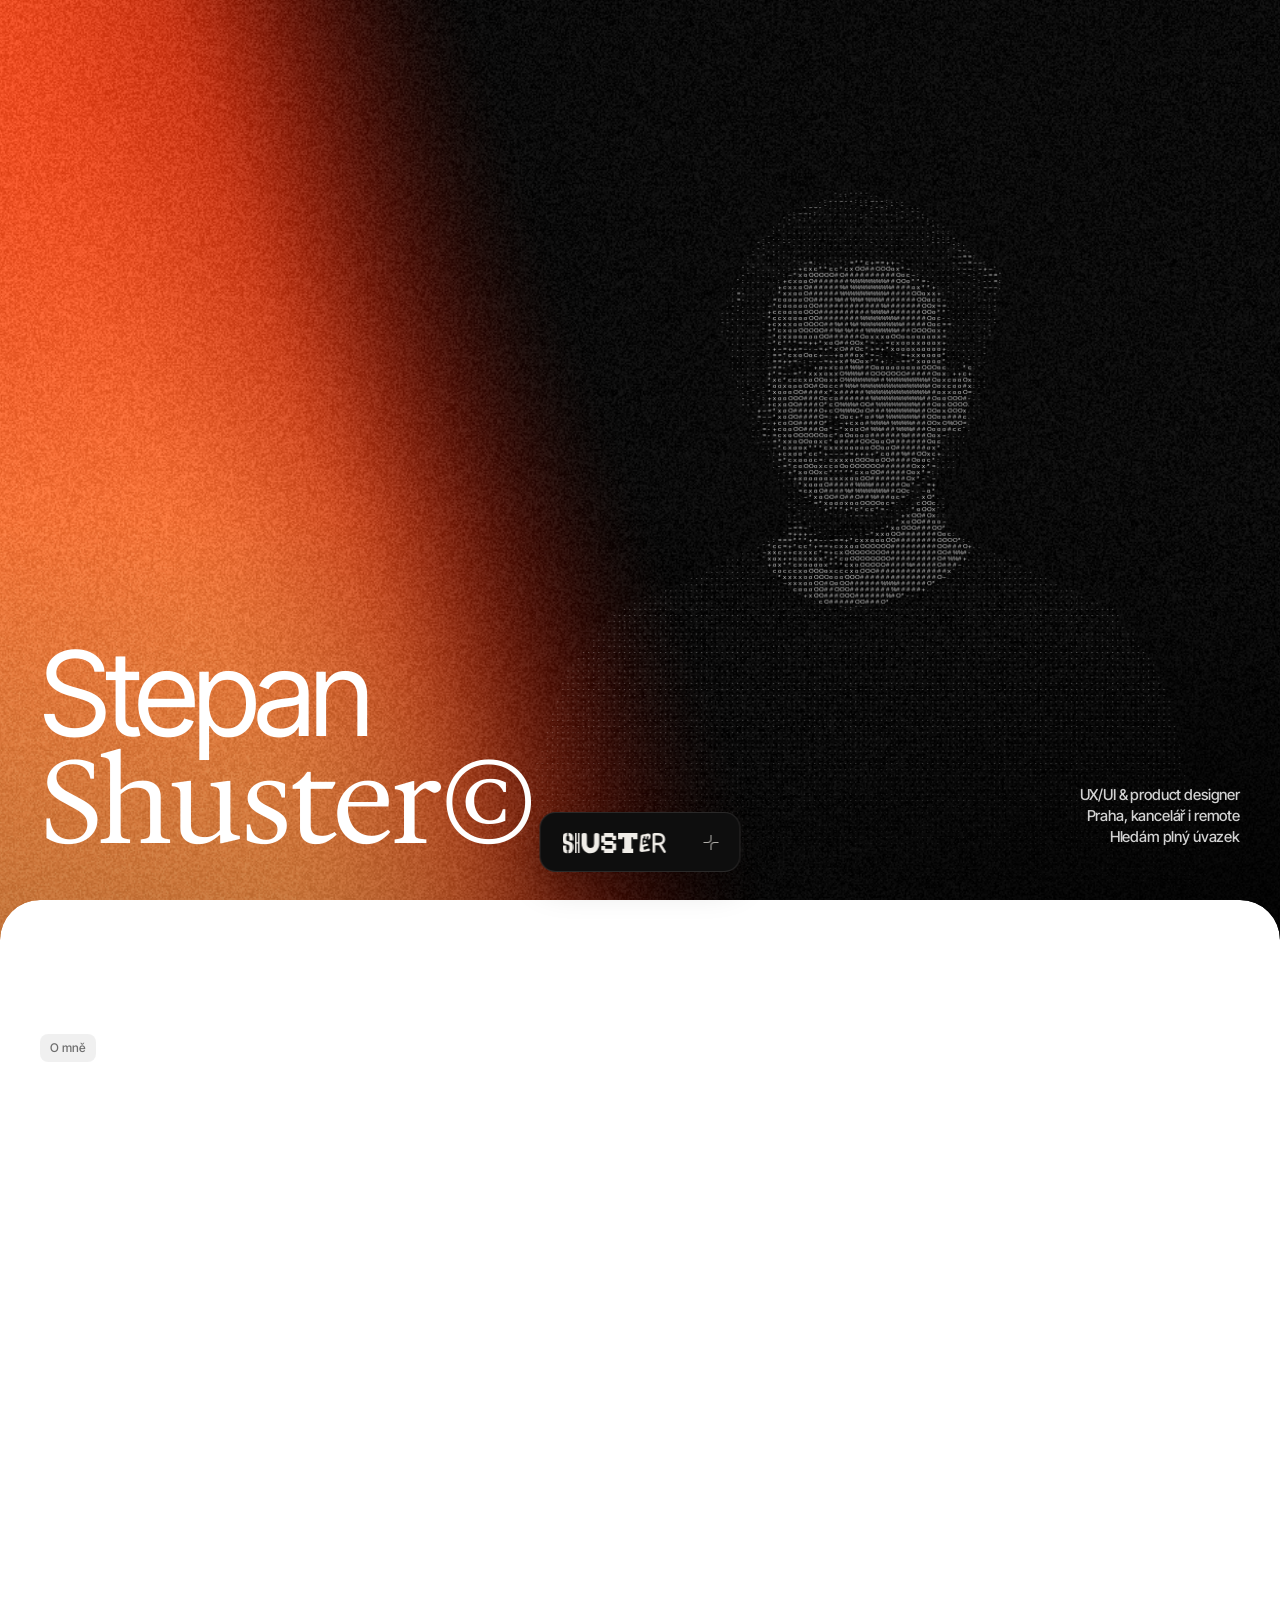
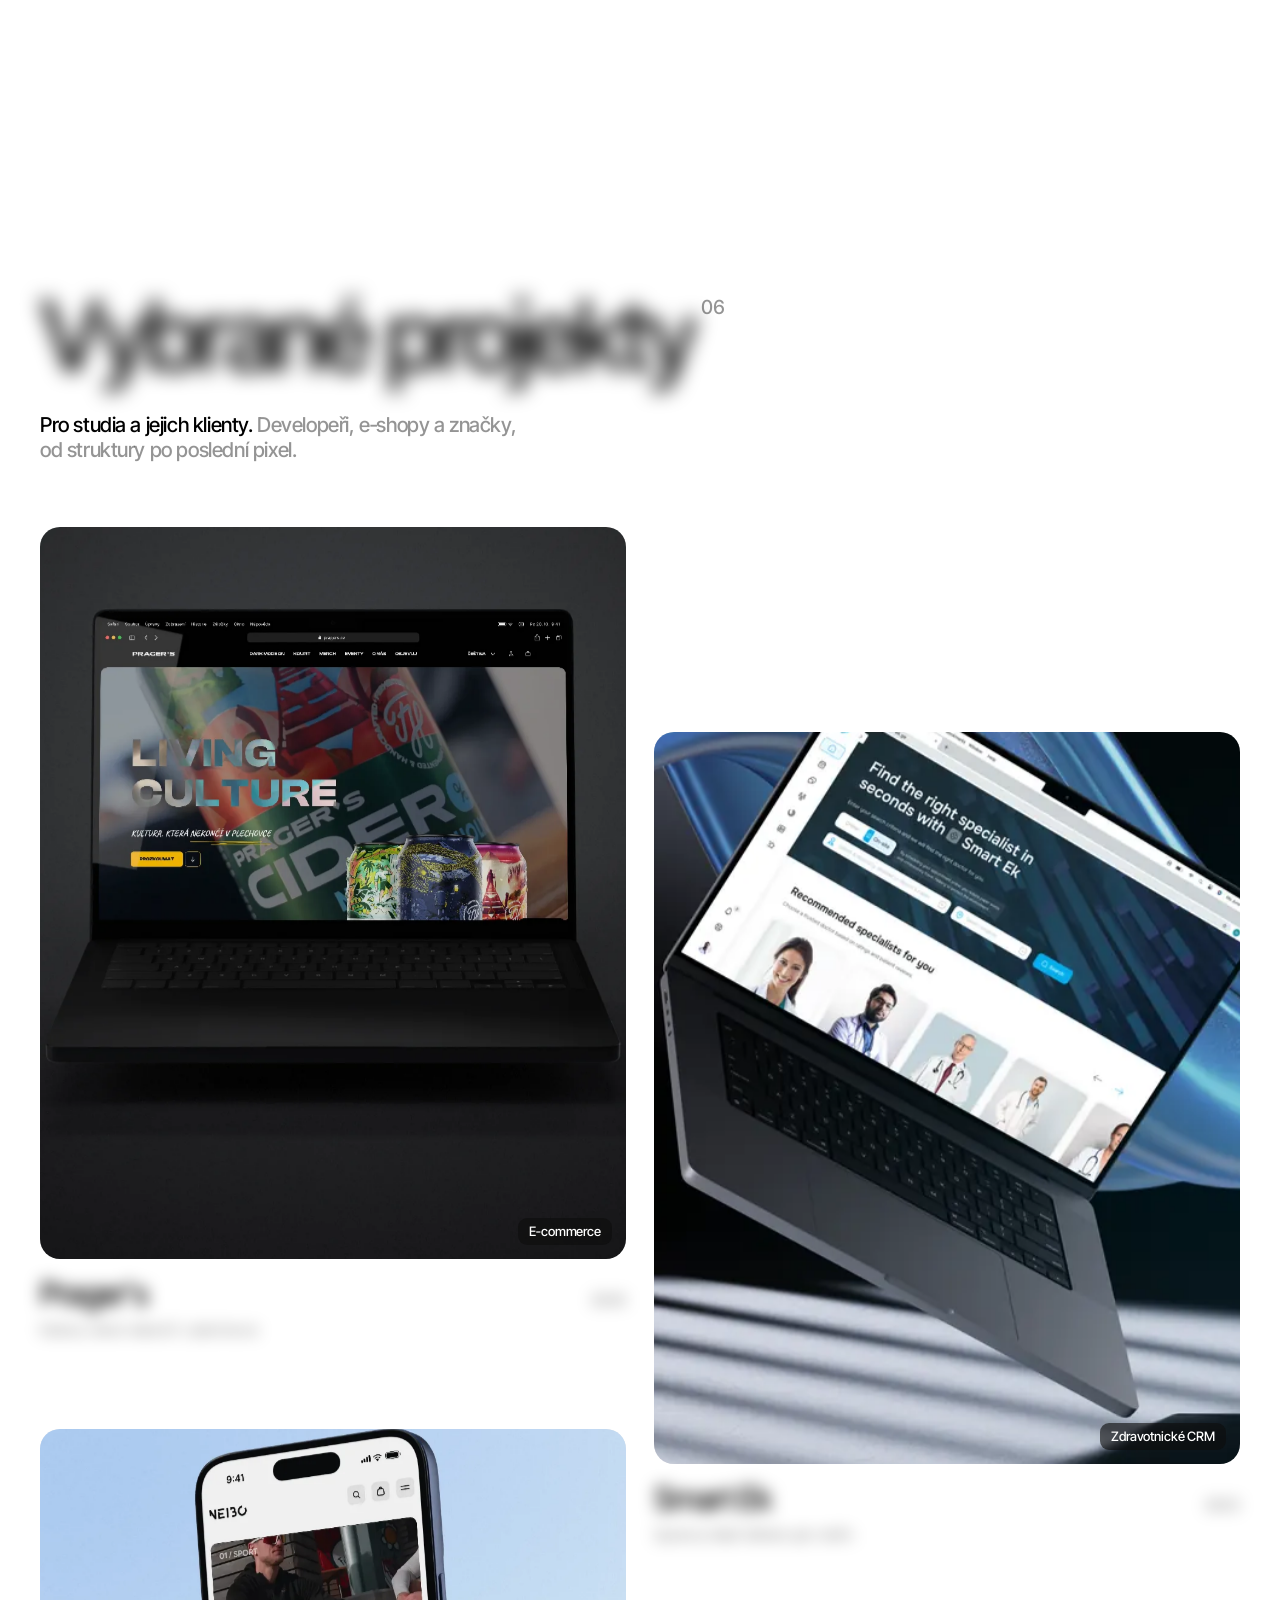
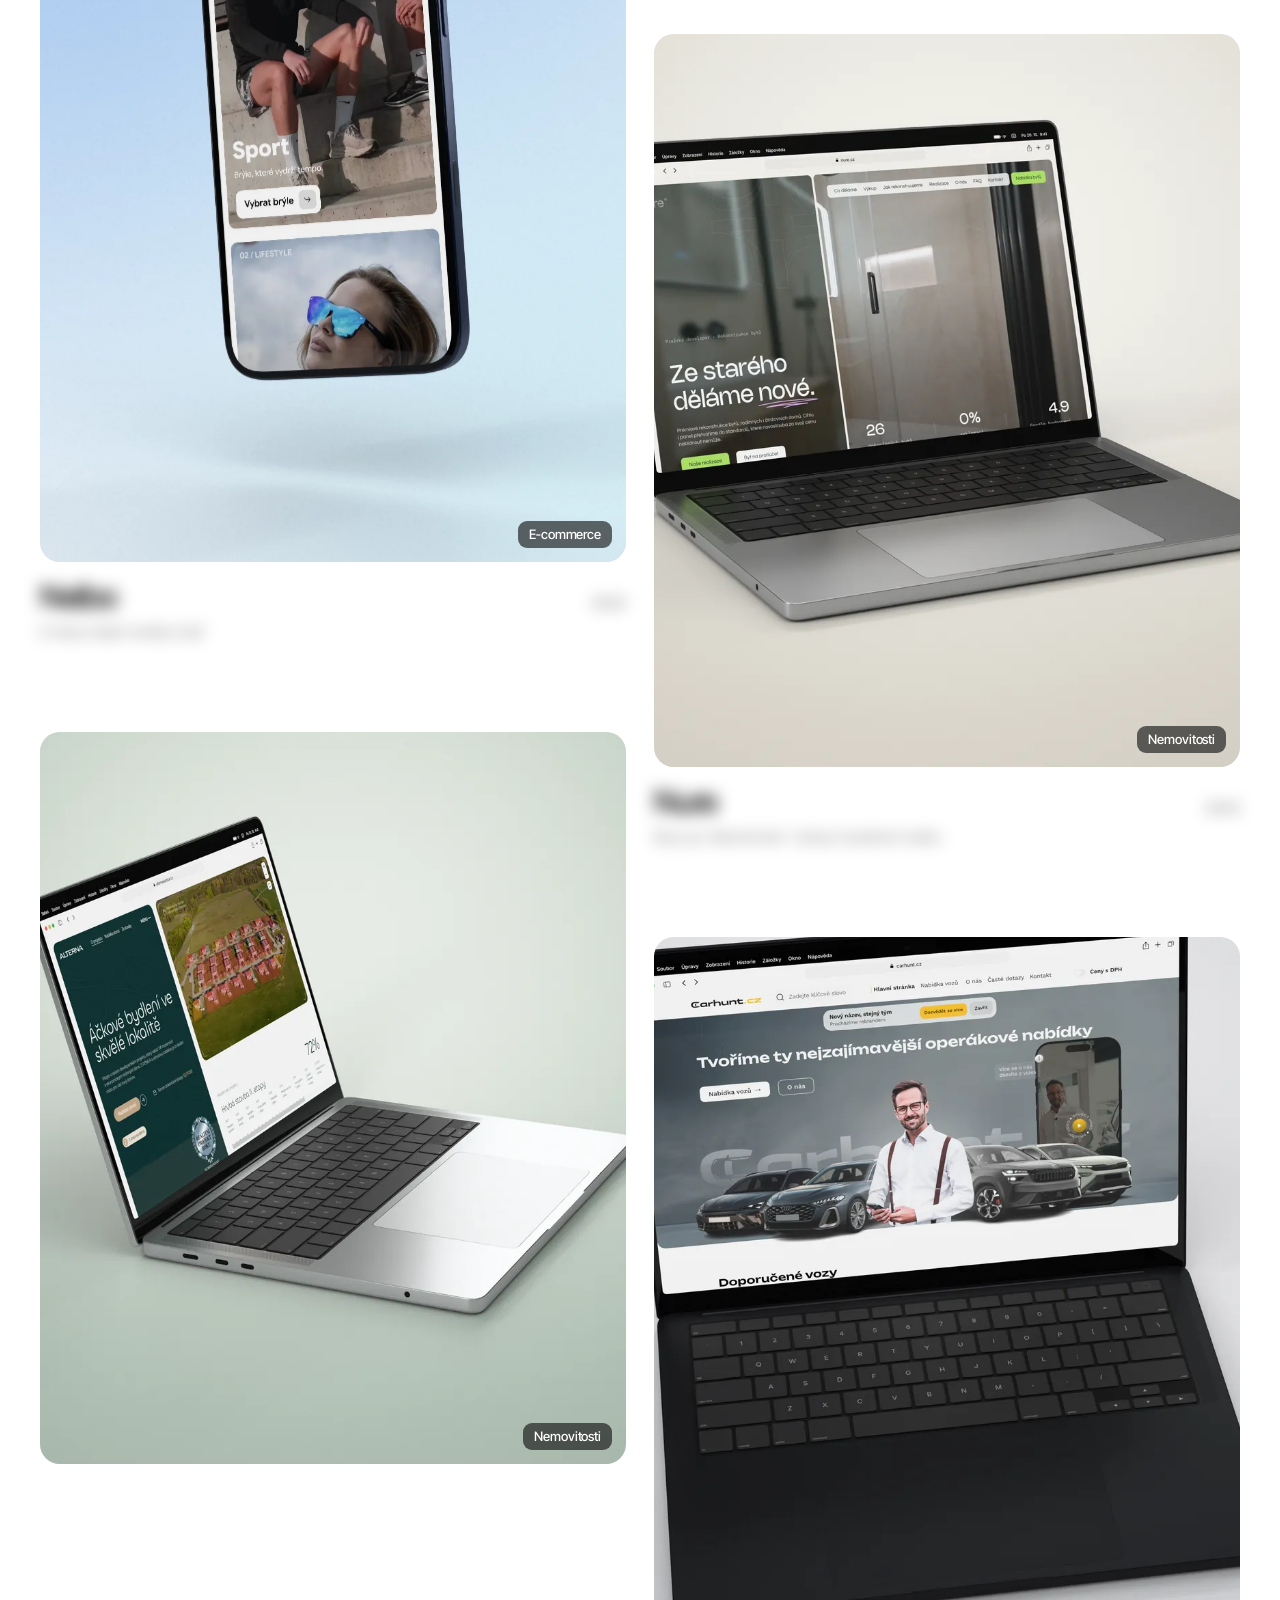
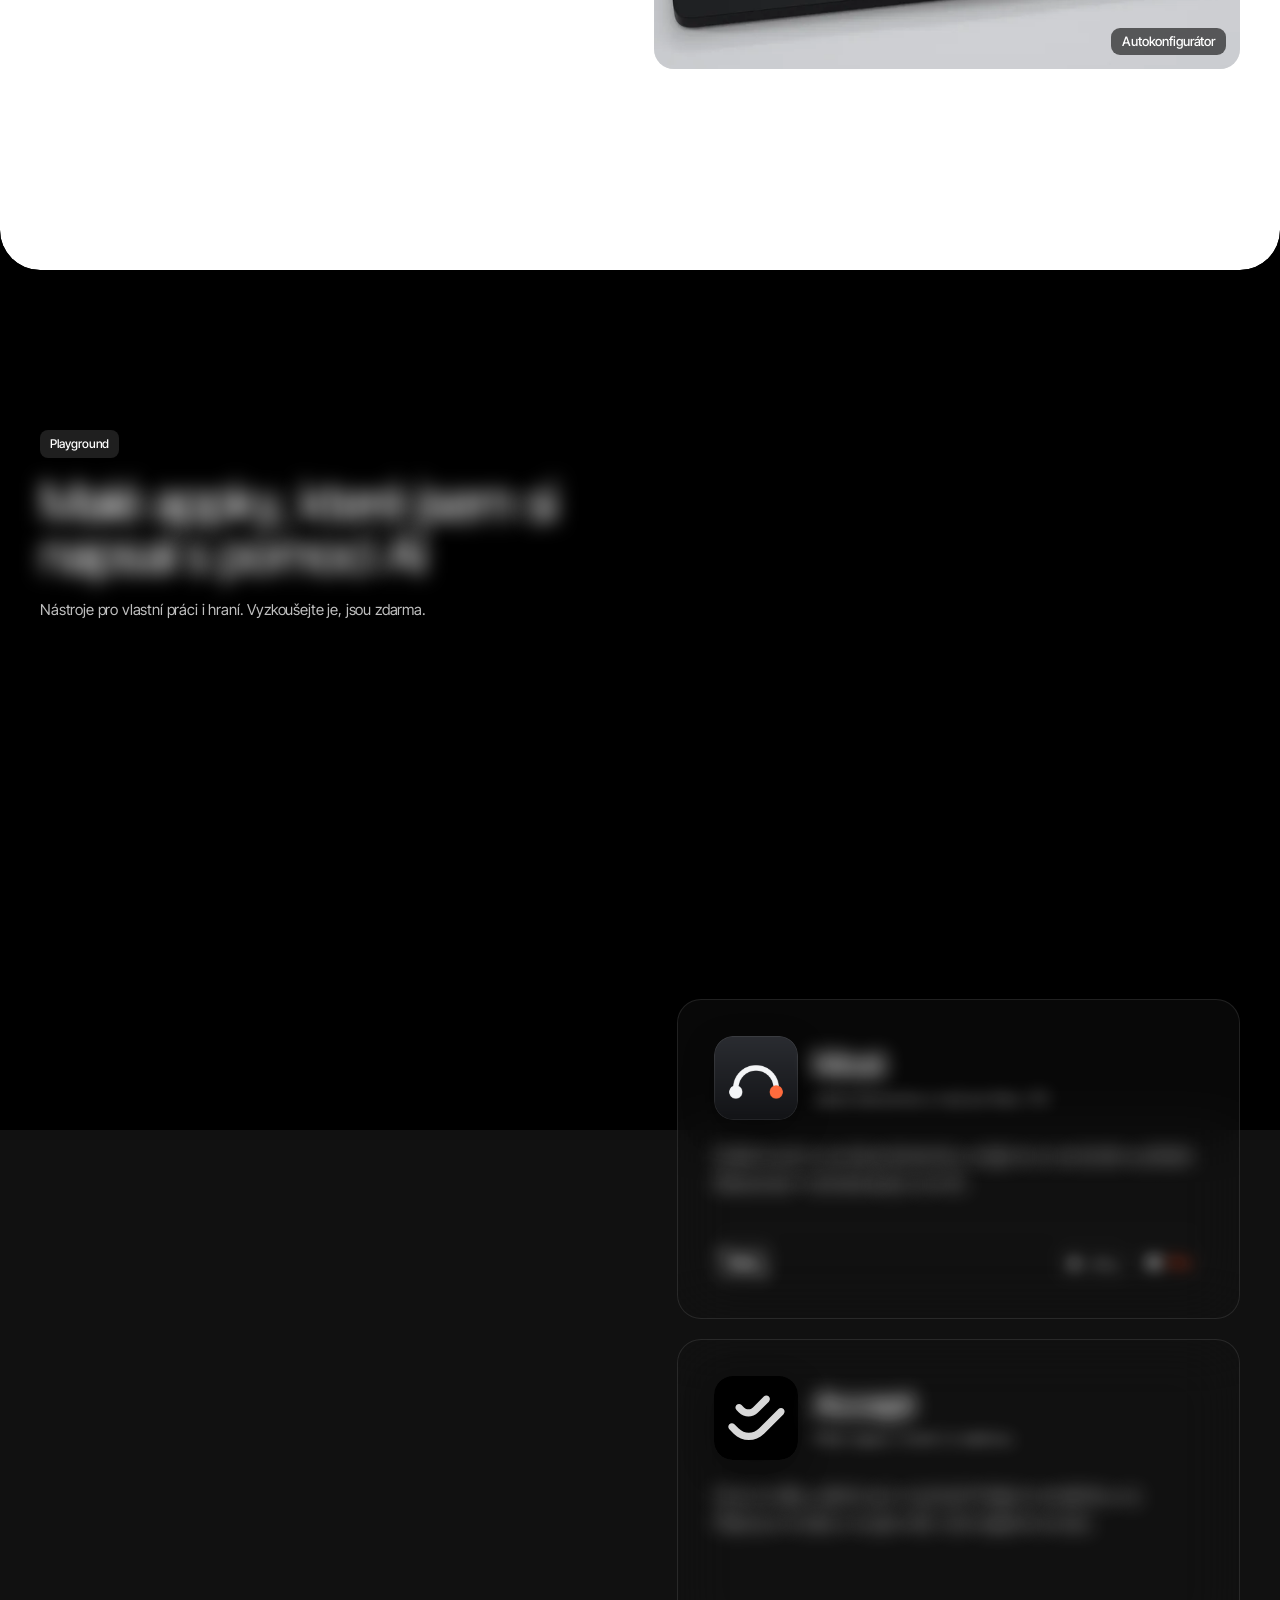
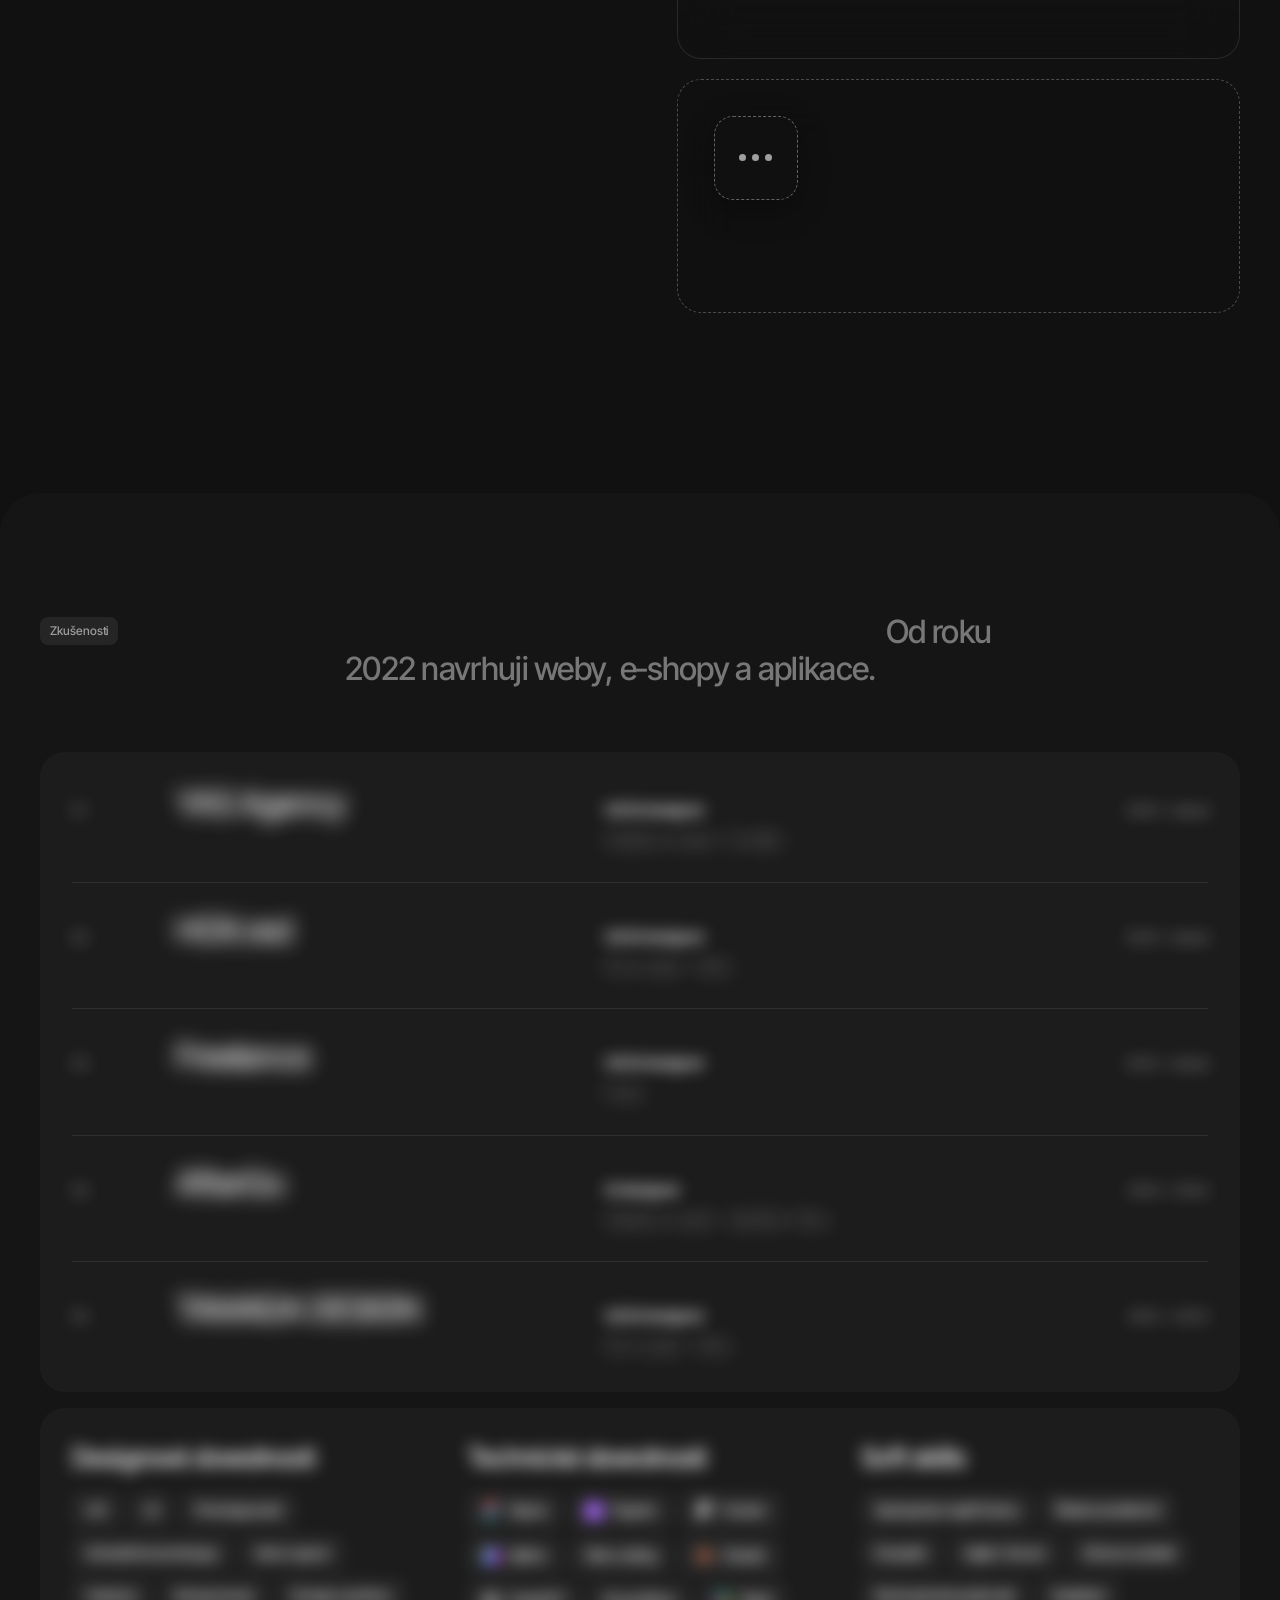
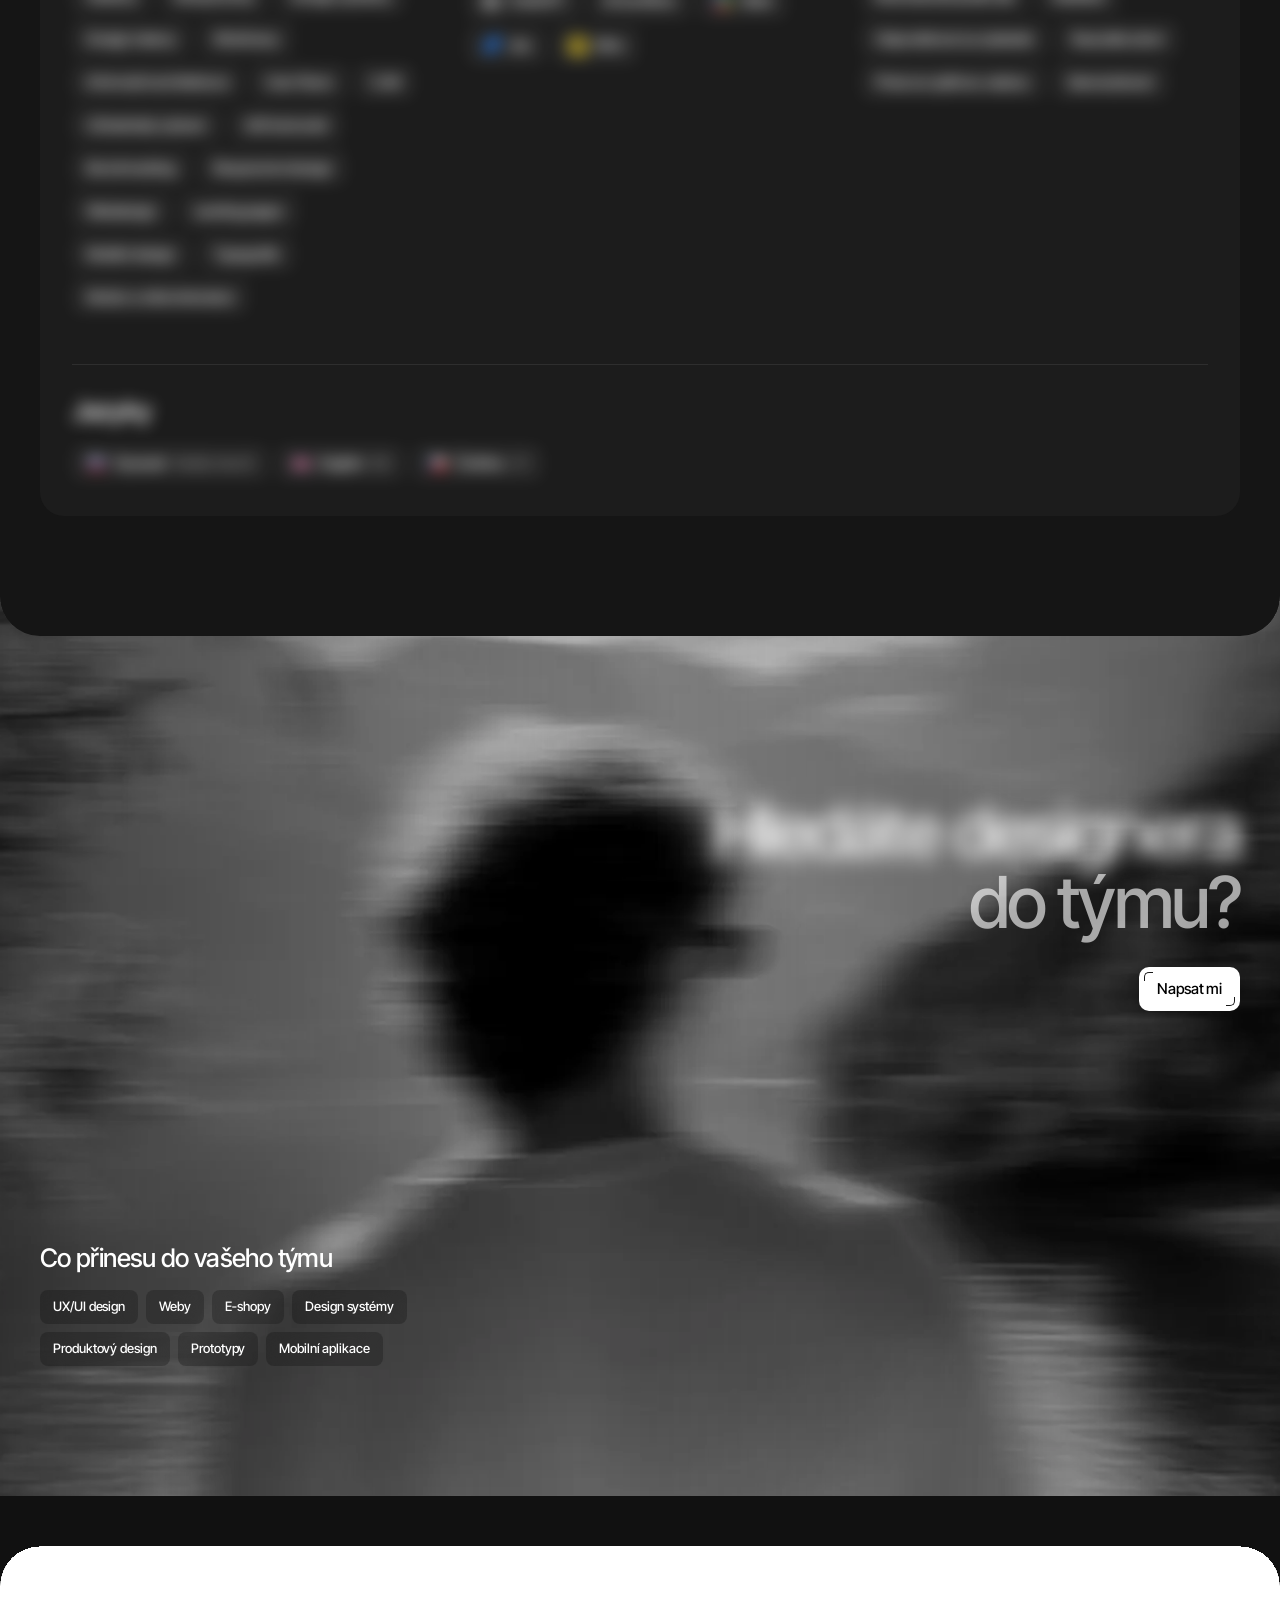
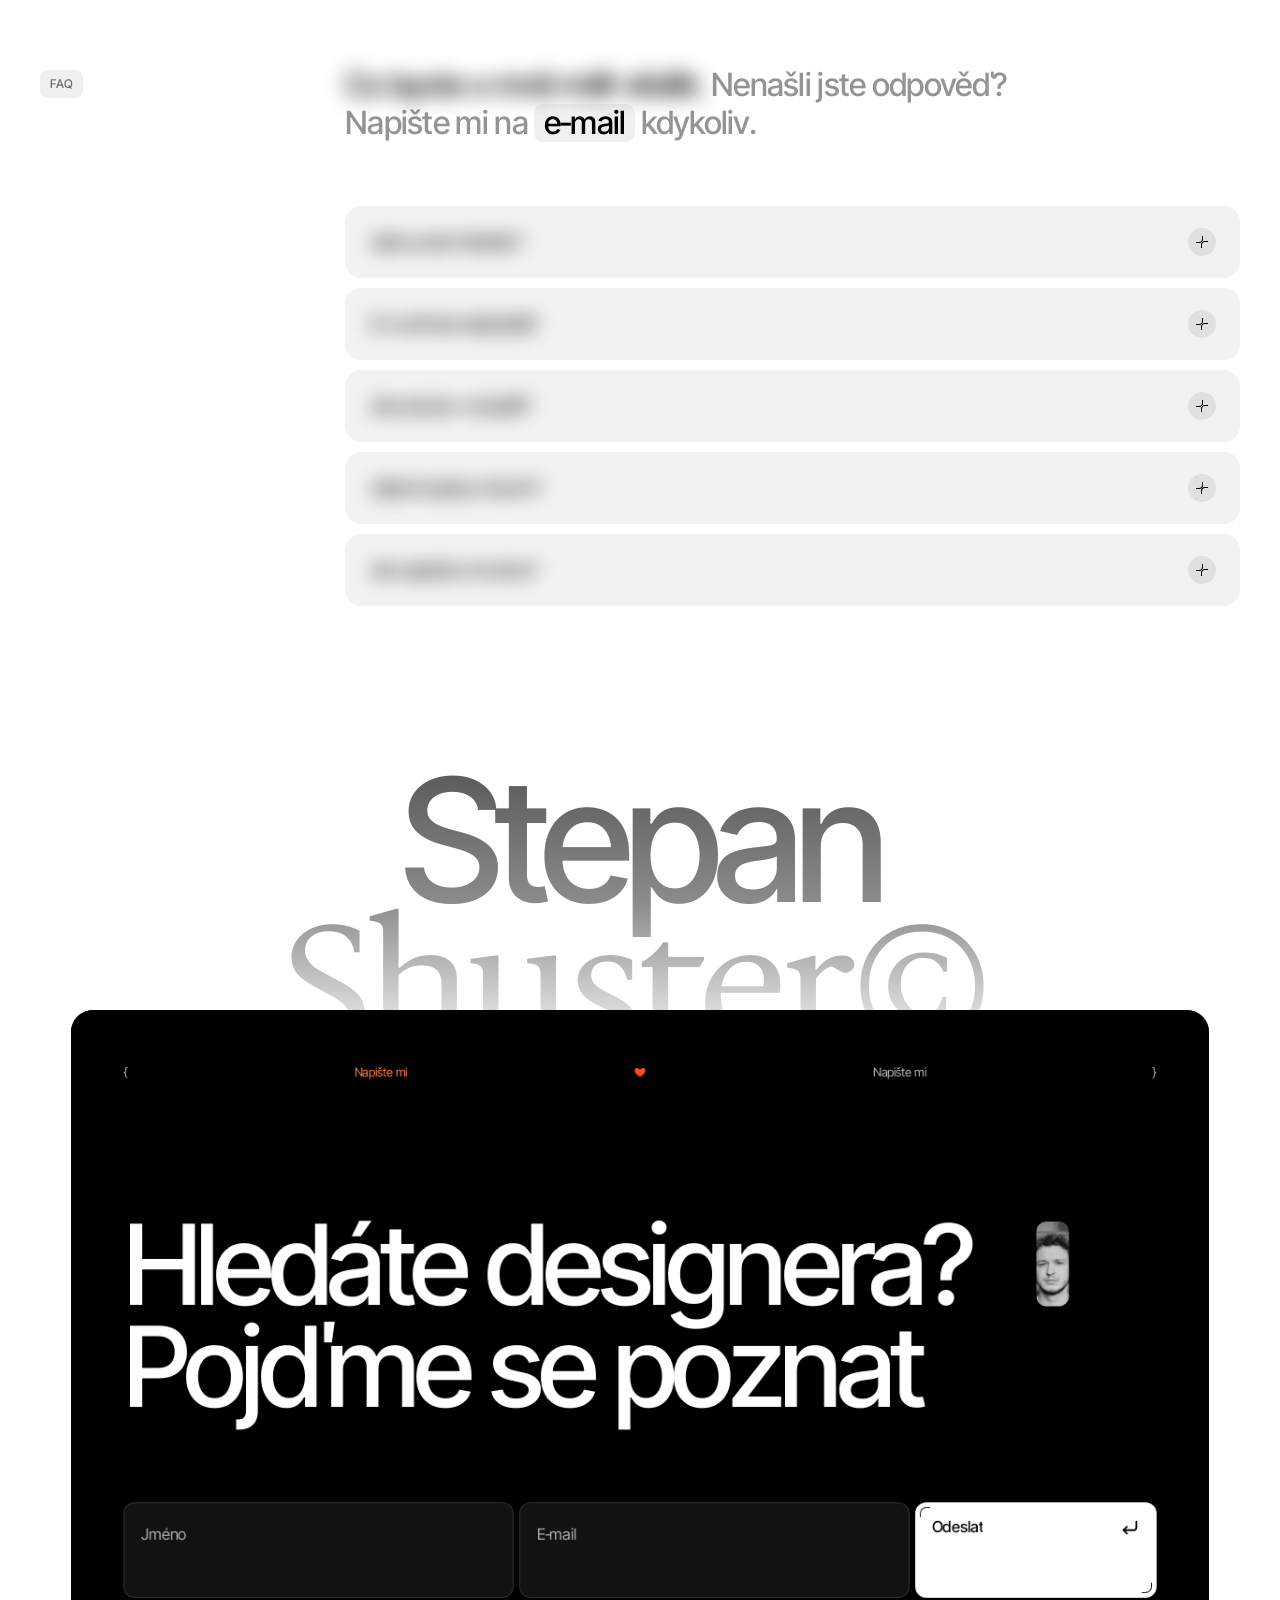
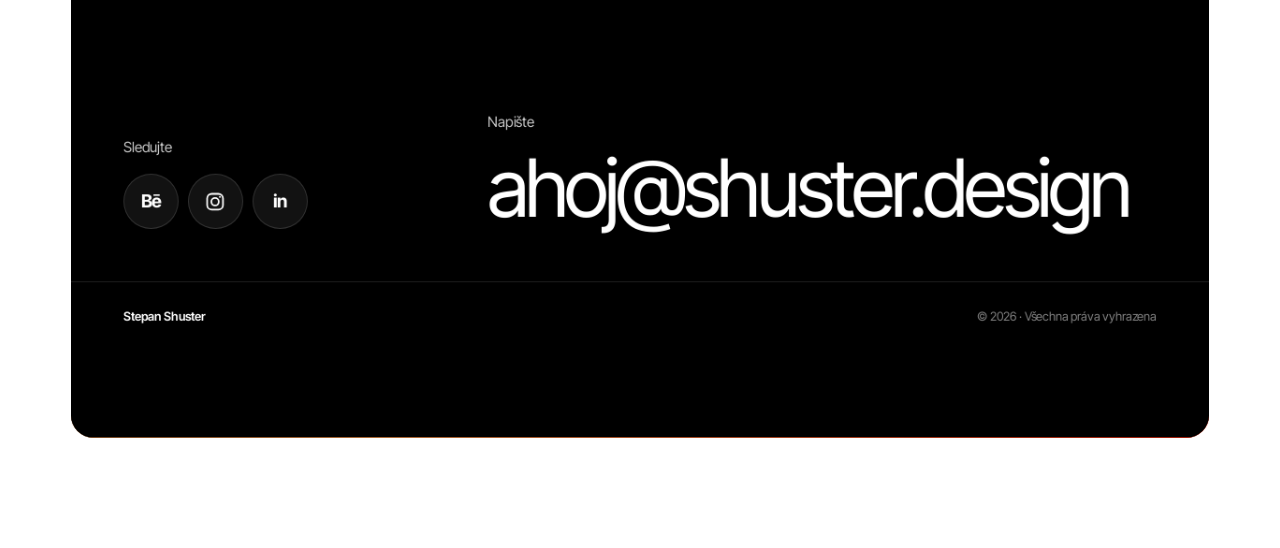
==== commit 02c261ef: "Czech CV, quieter loader fallback, hover label inside cards" ====
--- a/index.html
+++ b/index.html
@@ -79,6 +79,8 @@
 <link rel="icon" type="image/png" sizes="96x96" href="/media/common/favicon-96.png">
 <link rel="apple-touch-icon" href="/apple-touch-icon.png">
 <link rel="preconnect" href="https://fonts.googleapis.com">
+<link rel="preload" as="image" href="media/hero/stepan-cut.webp?v=3" fetchpriority="high">
+<link rel="preload" as="image" href="media/hero/stepan-depth.png">
 <link rel="stylesheet" href="assets/transition.css?v=20261102c">
 <link rel="stylesheet" href="assets/navbar.css?v=20261031d">
 <link rel="stylesheet" href="assets/reveal.css?v=20261025a">
@@ -913,9 +915,10 @@
   // где потом стоит фото из символов в hero; затем набирается имя
   function start() {
     var asc = document.querySelector('.hero-ascii'), done = false;
-    function fallback() { if (done) return; done = true; startLogo(); }
+    // старый логотип-спиннер больше не показываем: если символы не успели (медленная сеть, нет WebGL), просто открываем hero
+    function fallback() { if (done) return; done = true; exitLoader(); }
     if (!asc || matchMedia('(prefers-reduced-motion:reduce)').matches) return fallback();
-    var to = setTimeout(fallback, 1800);
+    var to = setTimeout(fallback, 4500);
     (function wait() { if (asc._ascii && window.AsciiAssemble) asc._ascii.ready(go); else if (!done) setTimeout(wait, 40); })();
     function go() {
       if (done) return;
@@ -1166,7 +1169,7 @@
   fetch('content/contacts.json', { cache: 'no-cache' }).then(function(r){ return r.ok ? r.json() : null; })
     .then(function(c){
       var b = document.getElementById('cvBtn');
-      if (b && c && c.cv) { b.href = c.cv; b.style.display = ''; }
+      if (b && c && c.cv) { window.__CV = c; b.href = (document.documentElement.getAttribute('data-lang') === 'cs' && c.cv_cs) || c.cv; b.style.display = ''; }
     }).catch(function(){});
 
 
@@ -1284,6 +1287,7 @@
   var y=new Date().getFullYear();
   document.getElementById('footerCopy').textContent=lang==='cs'?'© '+y+' · Všechna práva vyhrazena':'© '+y+' · All rights reserved';
   document.documentElement.lang=lang;
+  var cvb=document.getElementById('cvBtn');if(cvb&&window.__CV)cvb.href=(lang==='cs'&&__CV.cv_cs)||__CV.cv;
   document.querySelectorAll('[data-ph-en]').forEach(function(el){el.placeholder=el.getAttribute('data-ph-'+lang)||el.placeholder;});
   if(window.SEO&&SEO[lang]){document.title=SEO[lang].t;var md=document.querySelector('meta[name=description]');if(md)md.content=SEO[lang].d;}
 }
@@ -1417,9 +1421,9 @@
 <script src="assets/ascii.js?v=20261030a"></script>
 <script src="assets/grain.js?v=20261029a"></script>
 <script src="assets/playground.js?v=20261031e"></script>
-<script src="assets/projects-grid.js?v=20261026a"></script>
+<script src="assets/projects-grid.js?v=20261027a"></script>
 <script src="assets/logo.js?v=20261025a"></script>
-<script src="assets/navbar.js?v=20261031d"></script>
+<script src="assets/navbar.js?v=20261027a"></script>
 <script>
 /* О мне: объекты плывут на скролле и слегка тянутся за мышью.
    Каждый со своей «глубиной»: дальние двигаются меньше. Рядом с курсором
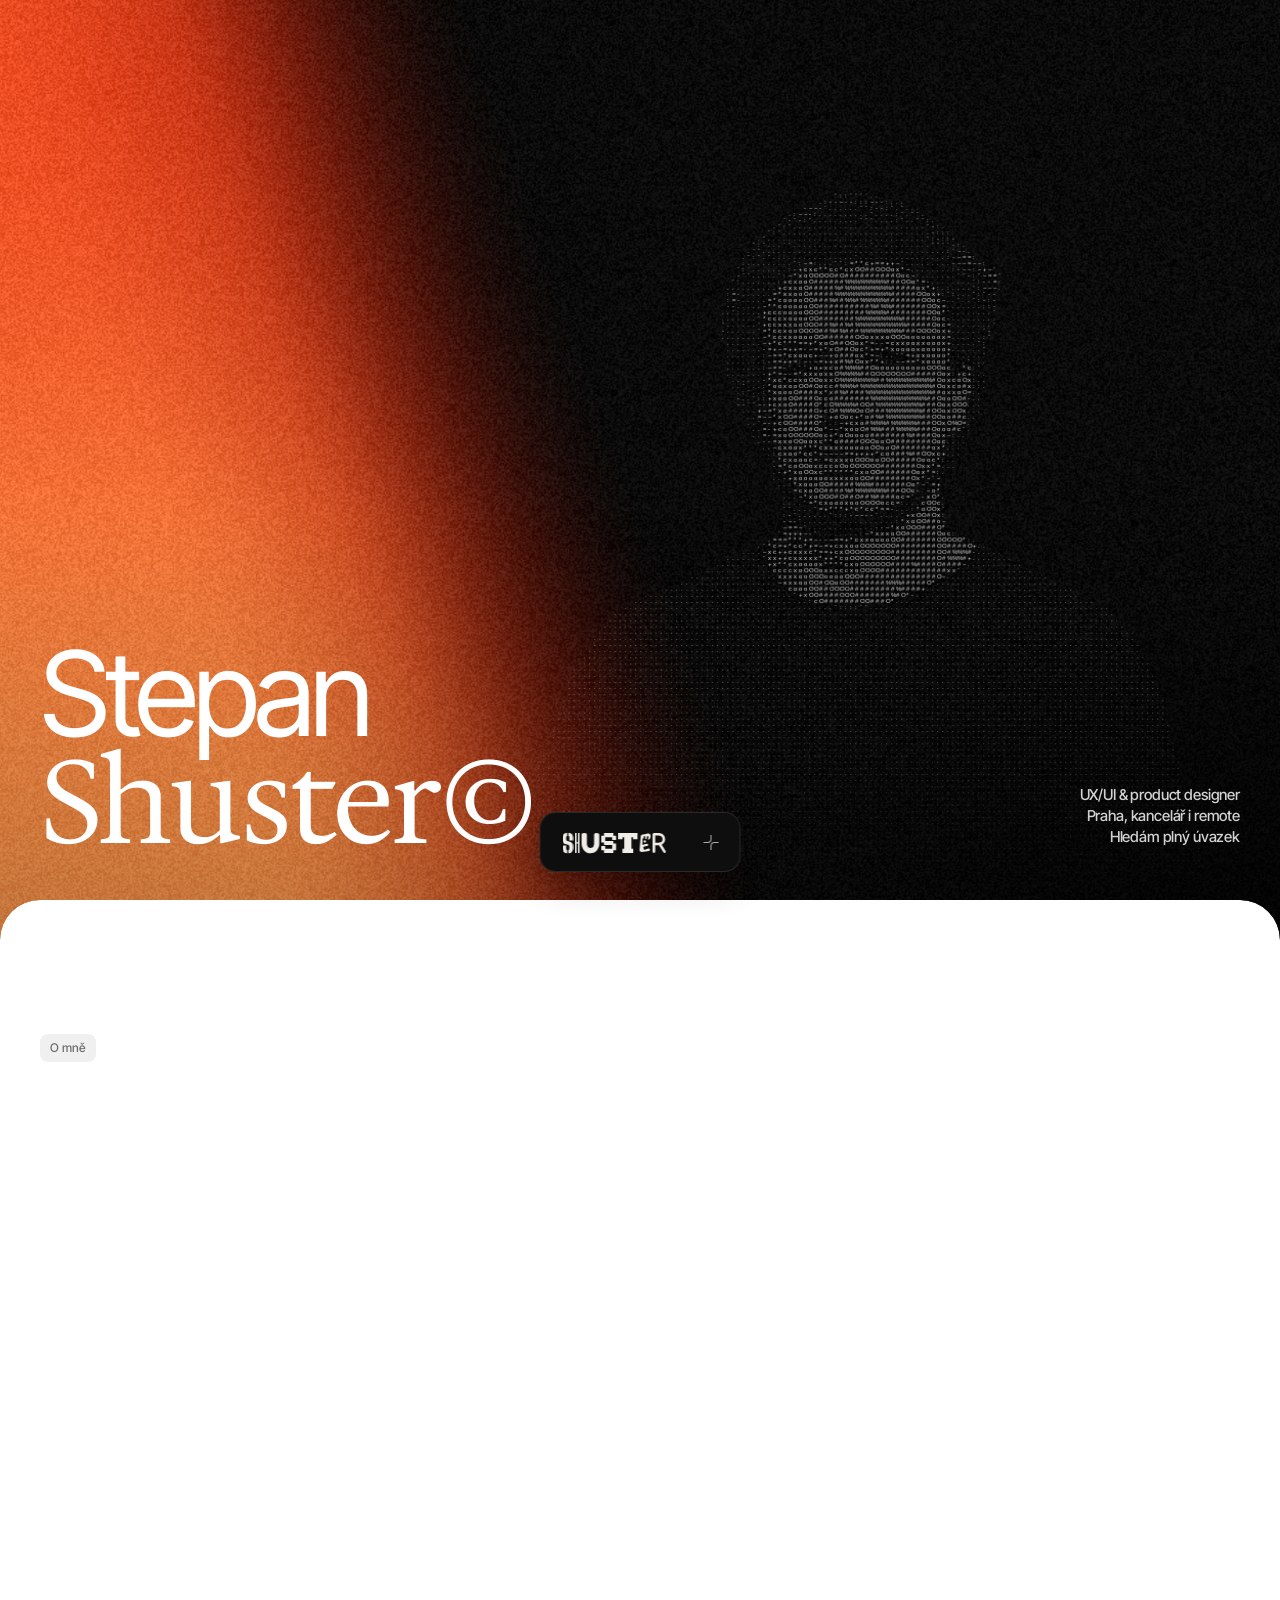
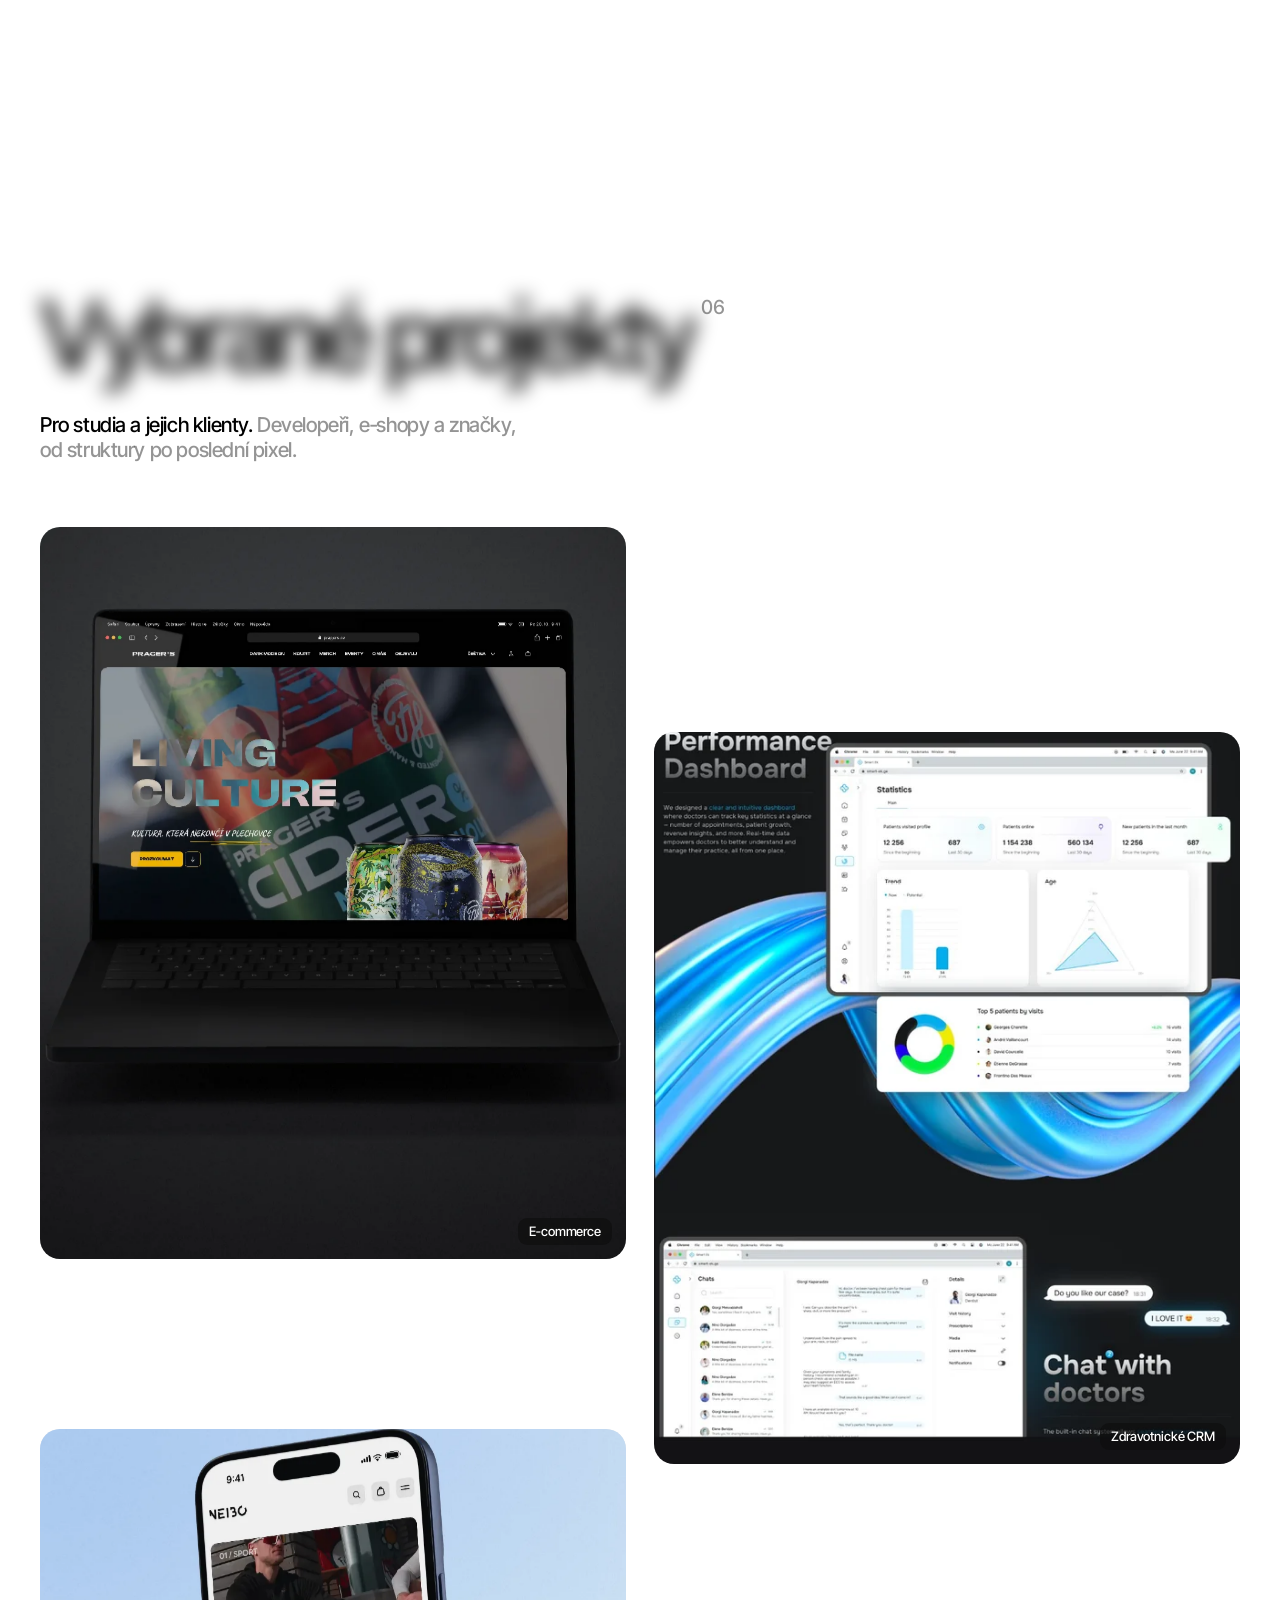
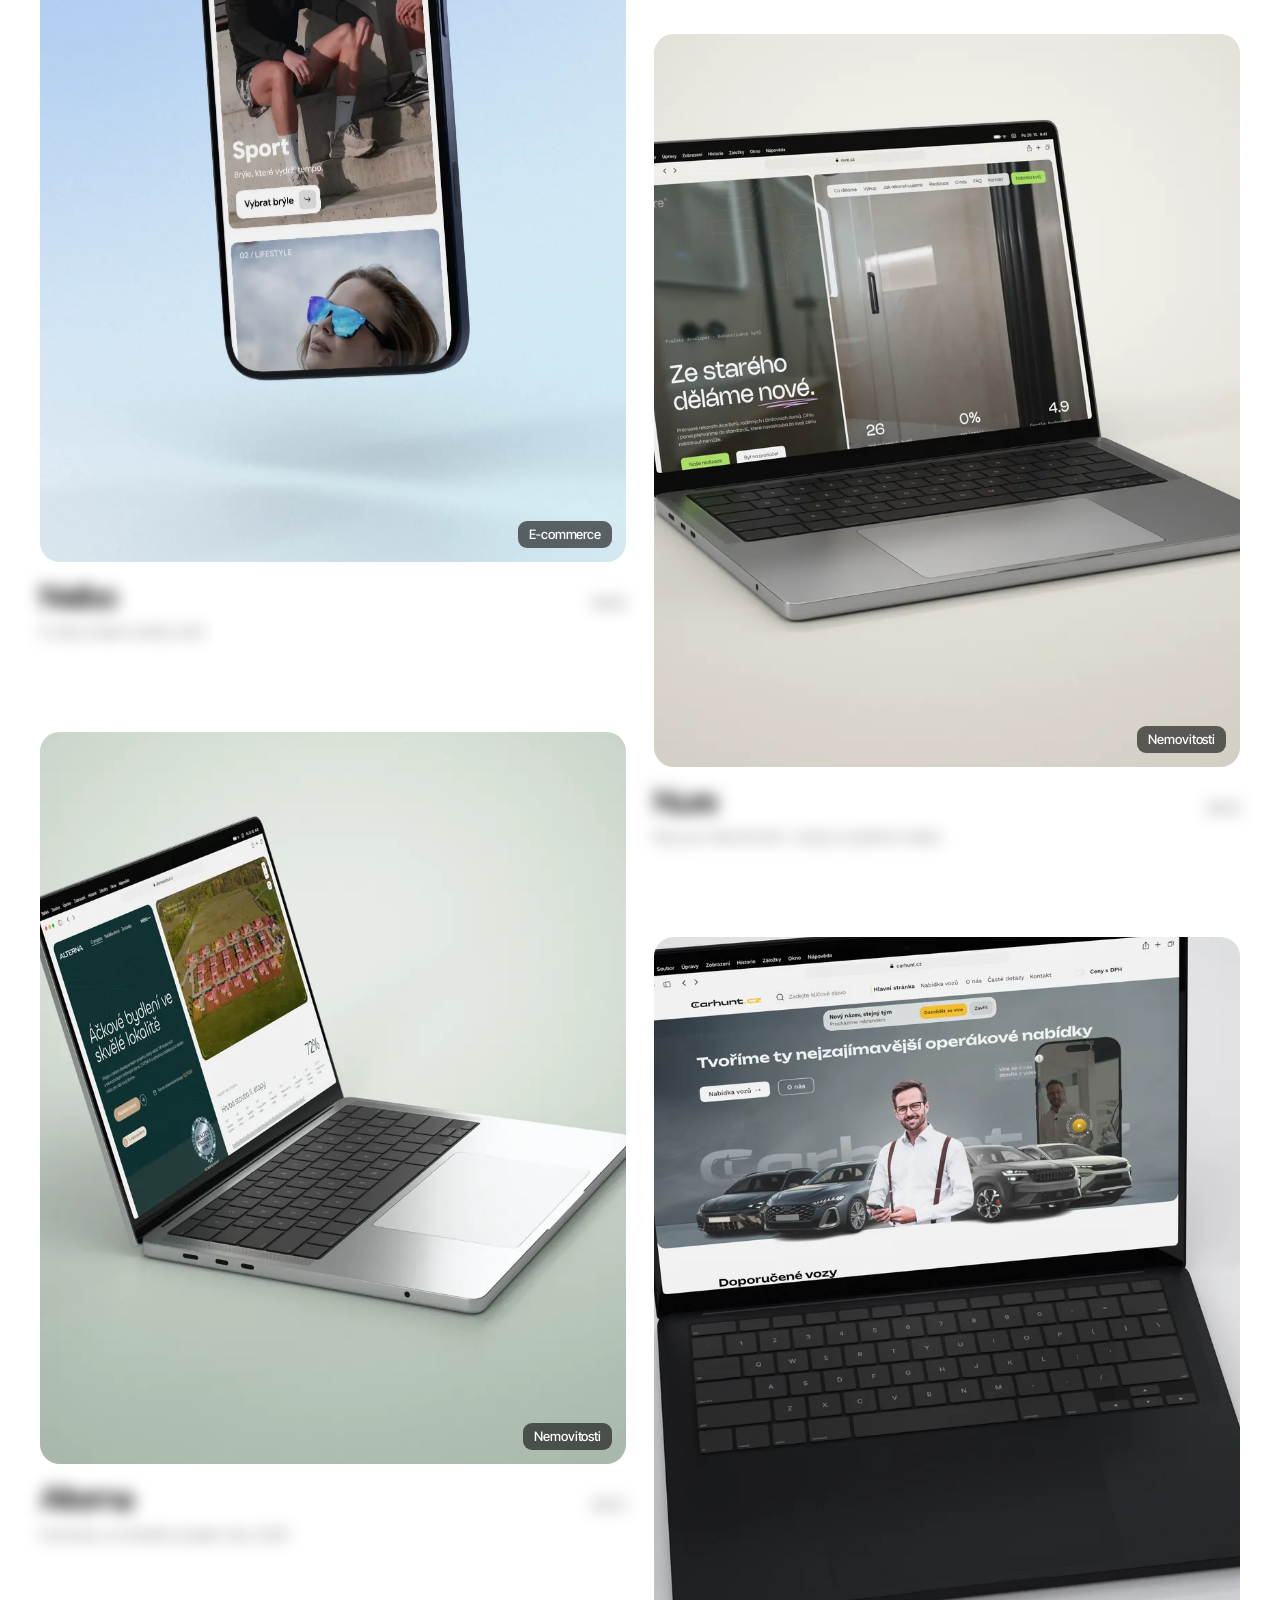
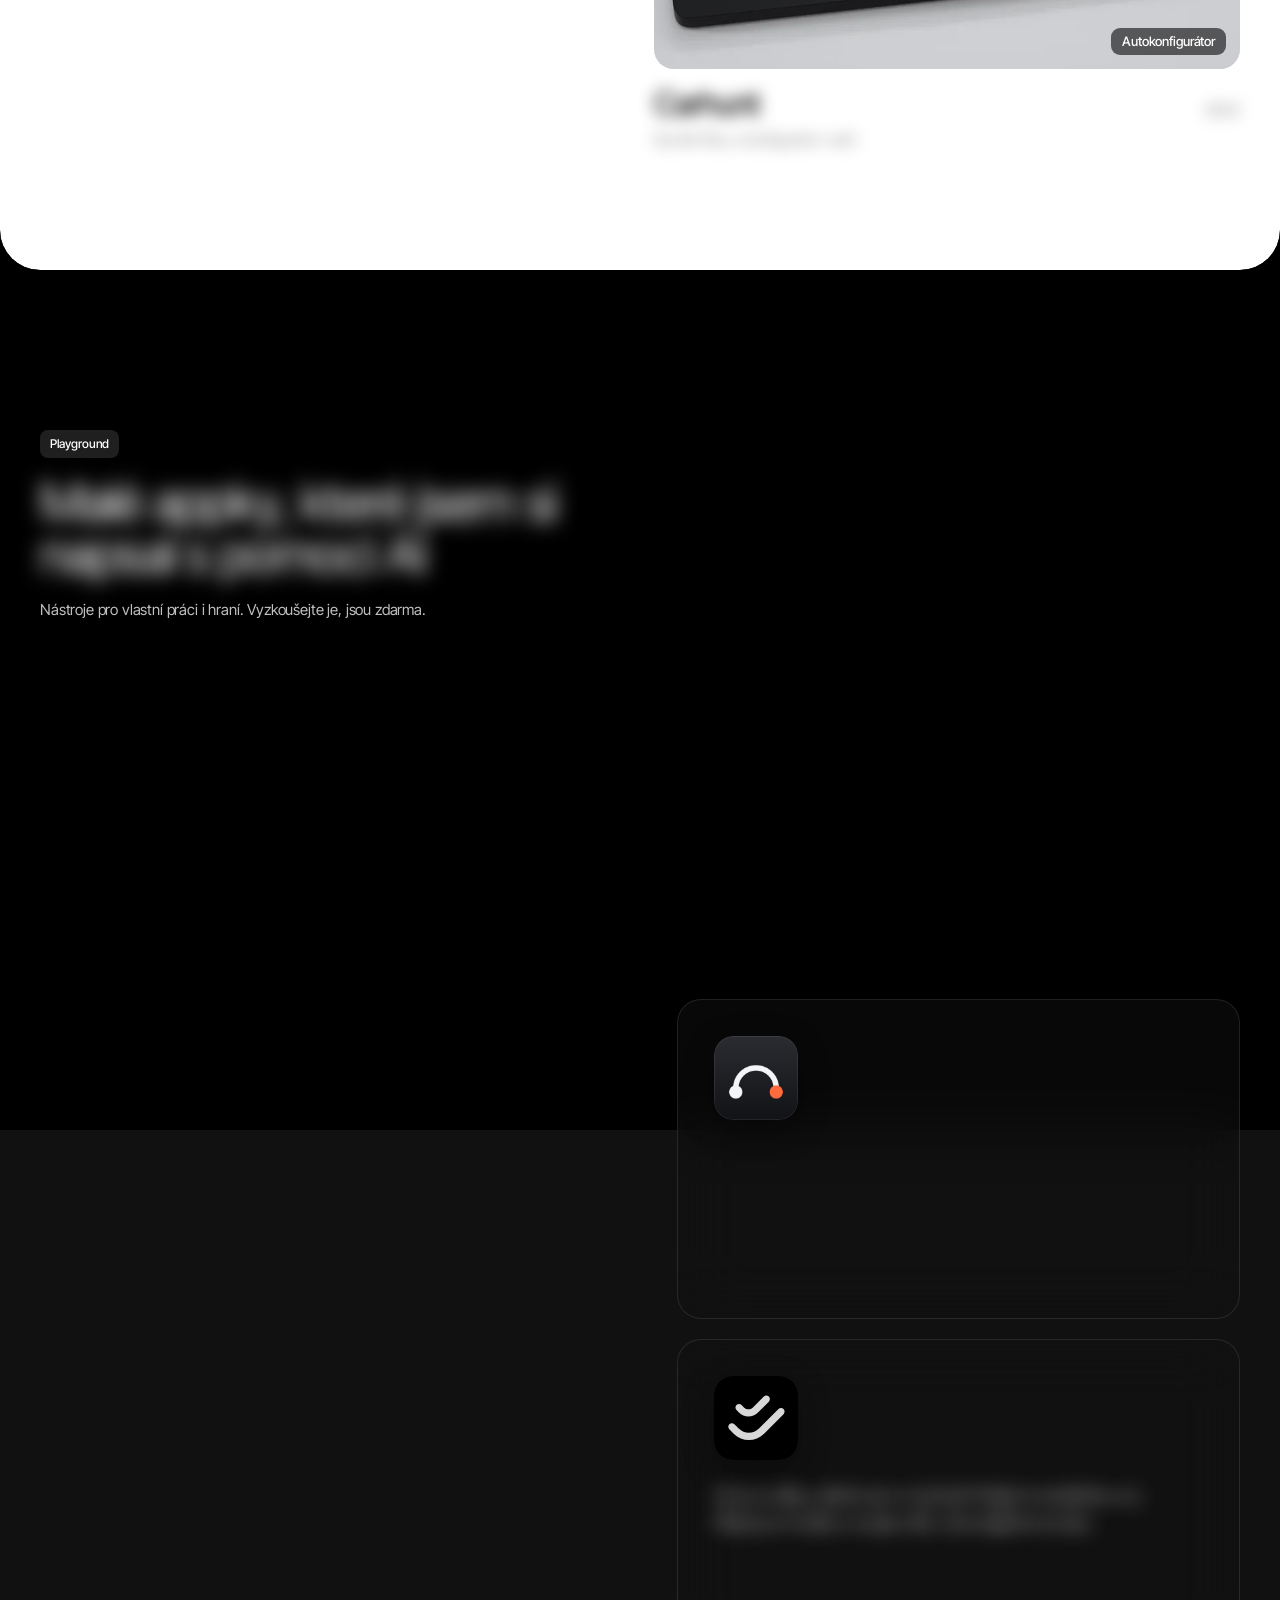
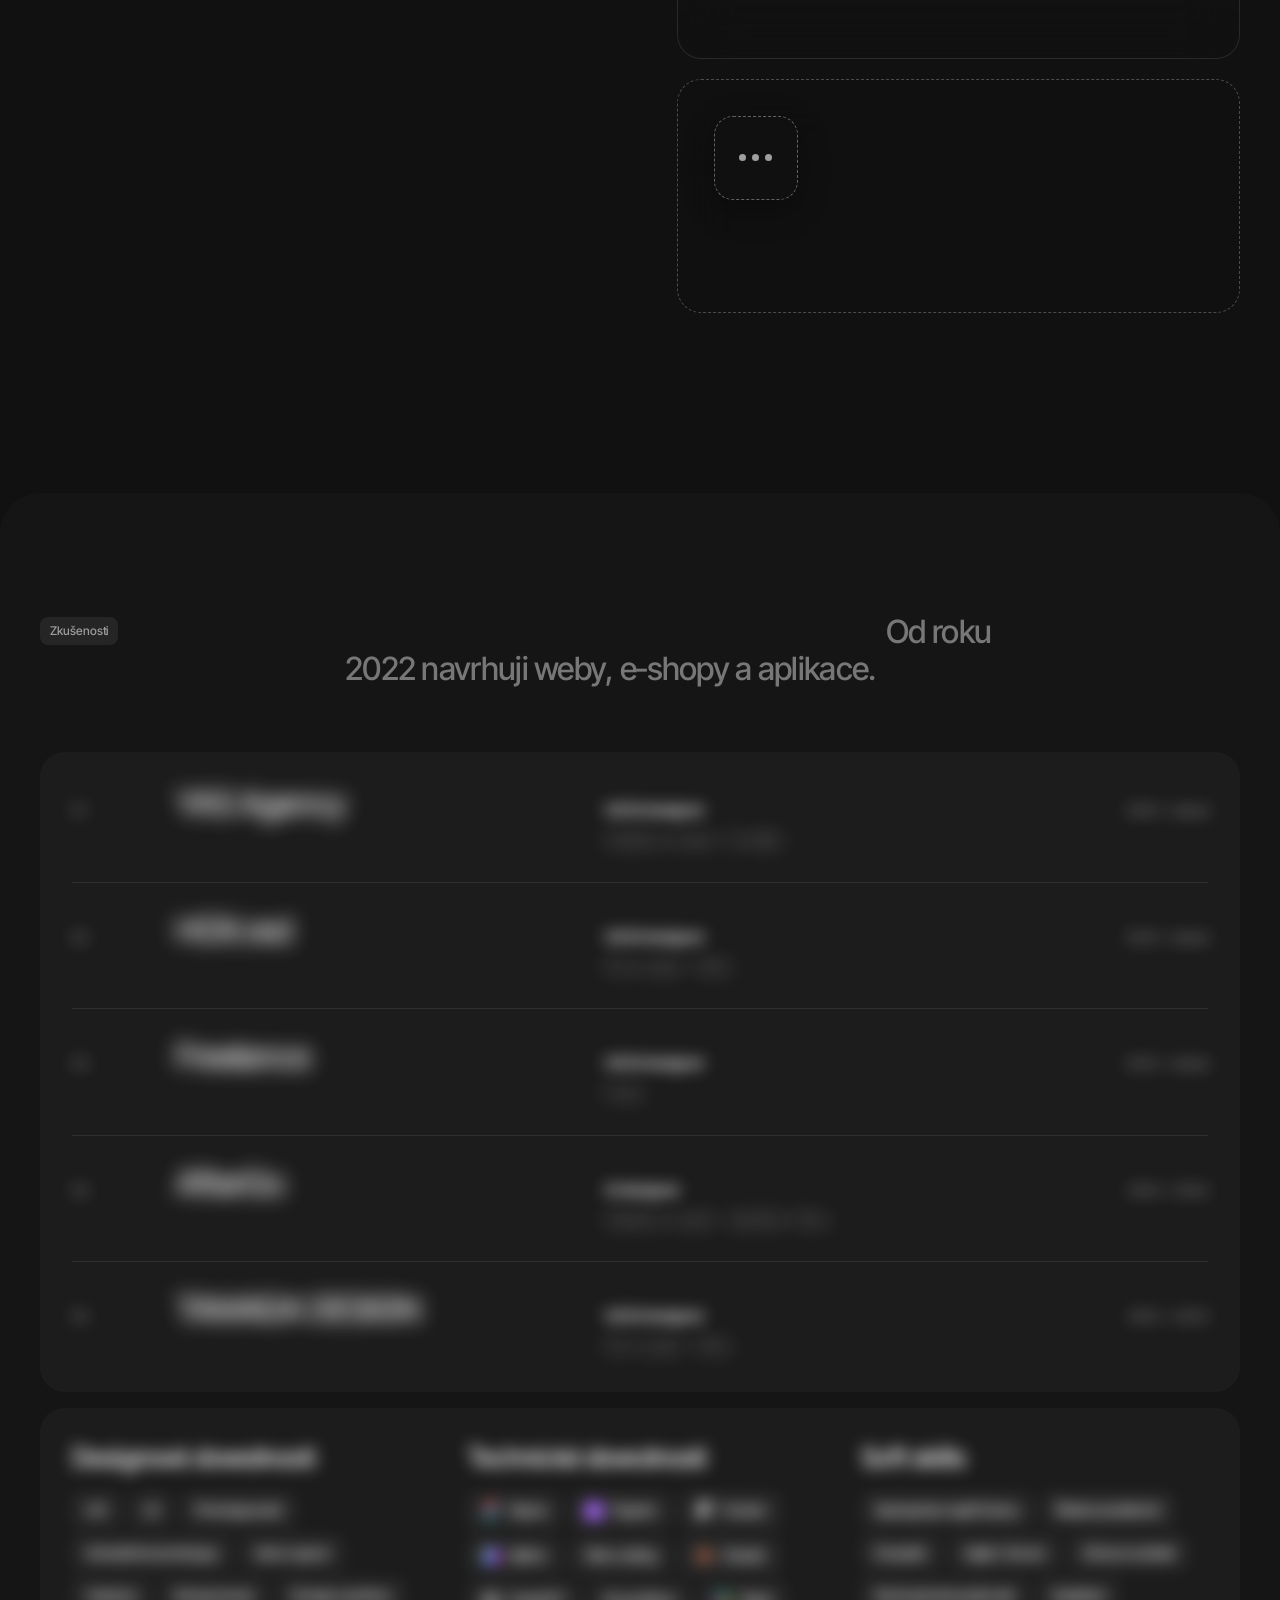
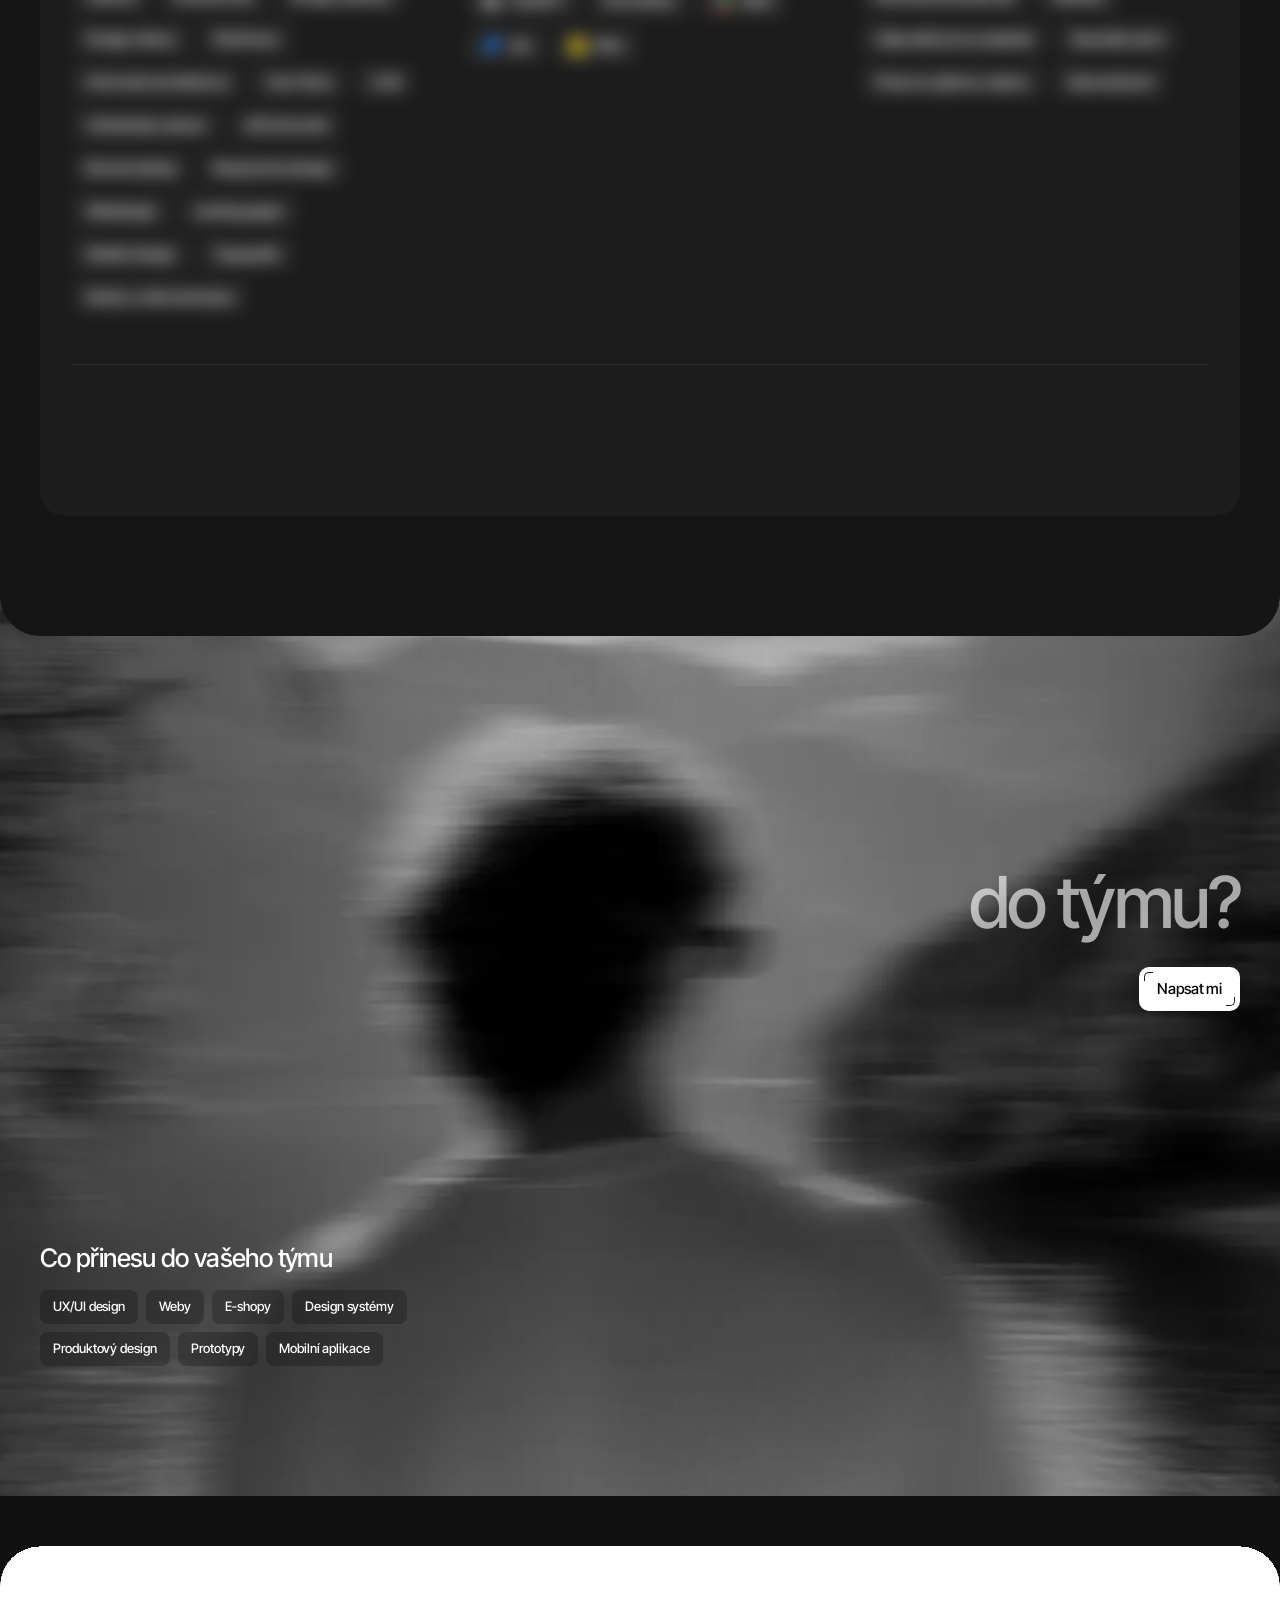
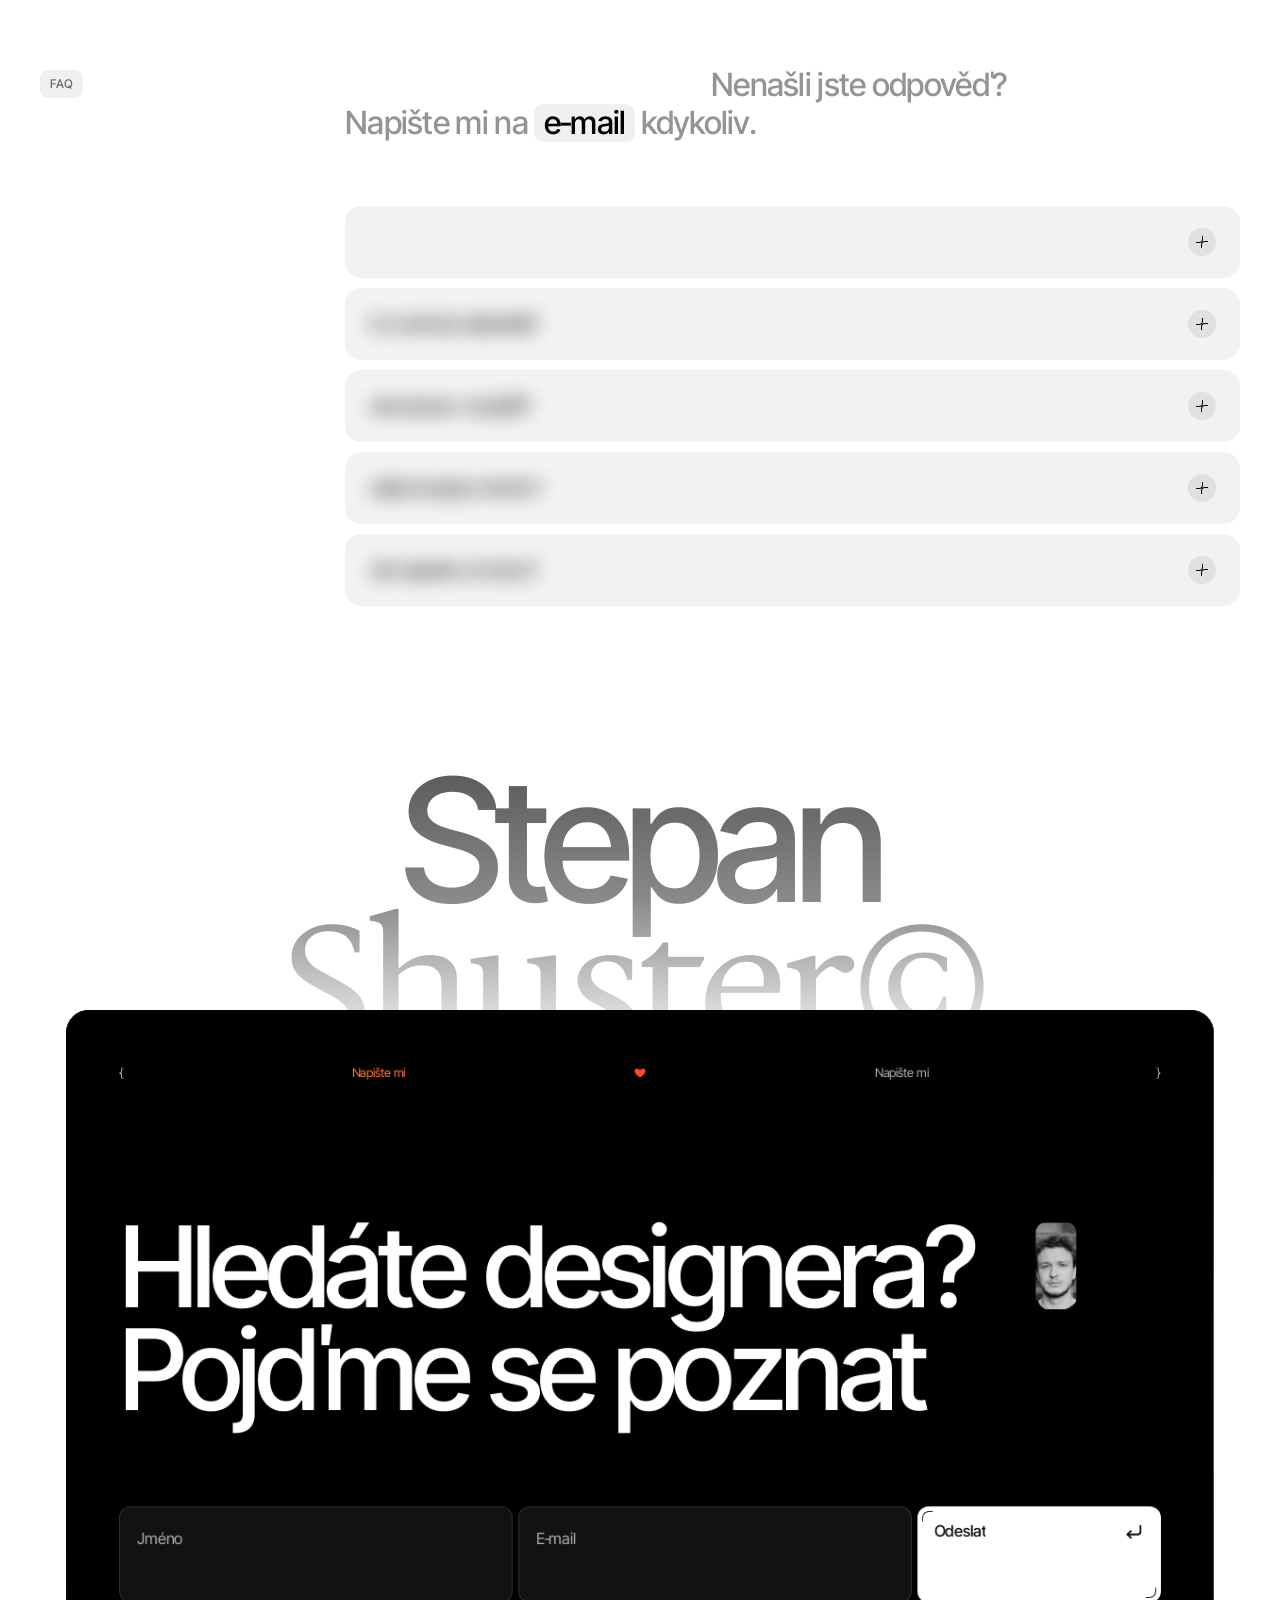
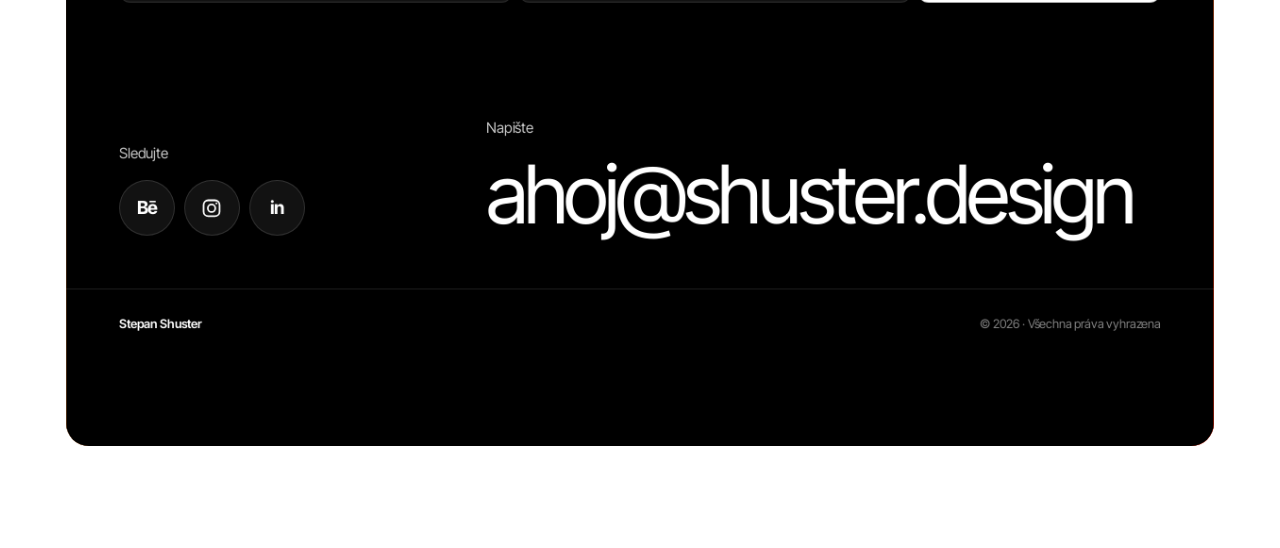
==== commit 8dec6acc: "About objects and Smart Ek card" ====
--- a/index.html
+++ b/index.html
@@ -200,9 +200,9 @@
   .ab-o{position:relative;display:inline-block;width:0;height:0;vertical-align:middle;pointer-events:none}
   .ab-o img{position:absolute;left:0;top:0;width:var(--w);max-width:none;height:auto;z-index:1;
     transform:translate(-50%,-50%) translate(var(--x),var(--y)) translate(var(--mx,0px),calc(var(--py,0px) + var(--my,0px))) rotate(calc(var(--r0) + var(--pr,0deg) + var(--mr,0deg)));will-change:transform;filter:drop-shadow(0 .25em .35em rgba(12,12,12,.12))}
-  .ab-o--airplane img{--w:2.3em;--x:1.55em;--y:-.05em;--r0:-10deg}
+  .ab-o--airplane img{--w:2.2em;--x:1.6em;--y:.35em;--r0:-10deg}
   .ab-o--gamepad img{--w:1.9em;--x:1.25em;--y:.05em;--r0:10deg}
-  .ab-o--keycap img{--w:1.45em;--x:-.95em;--y:.1em;--r0:-14deg;z-index:2}
+  .ab-o--keycap img{--w:1.4em;--x:-1.3em;--y:.05em;--r0:-14deg;z-index:2}
   .ab-o--football img{--w:1.85em;--x:1.35em;--y:.2em;--r0:0deg}
   @media(max-width:1024px){
     .ab-grid{grid-template-columns:minmax(0,1fr);row-gap:56px}
